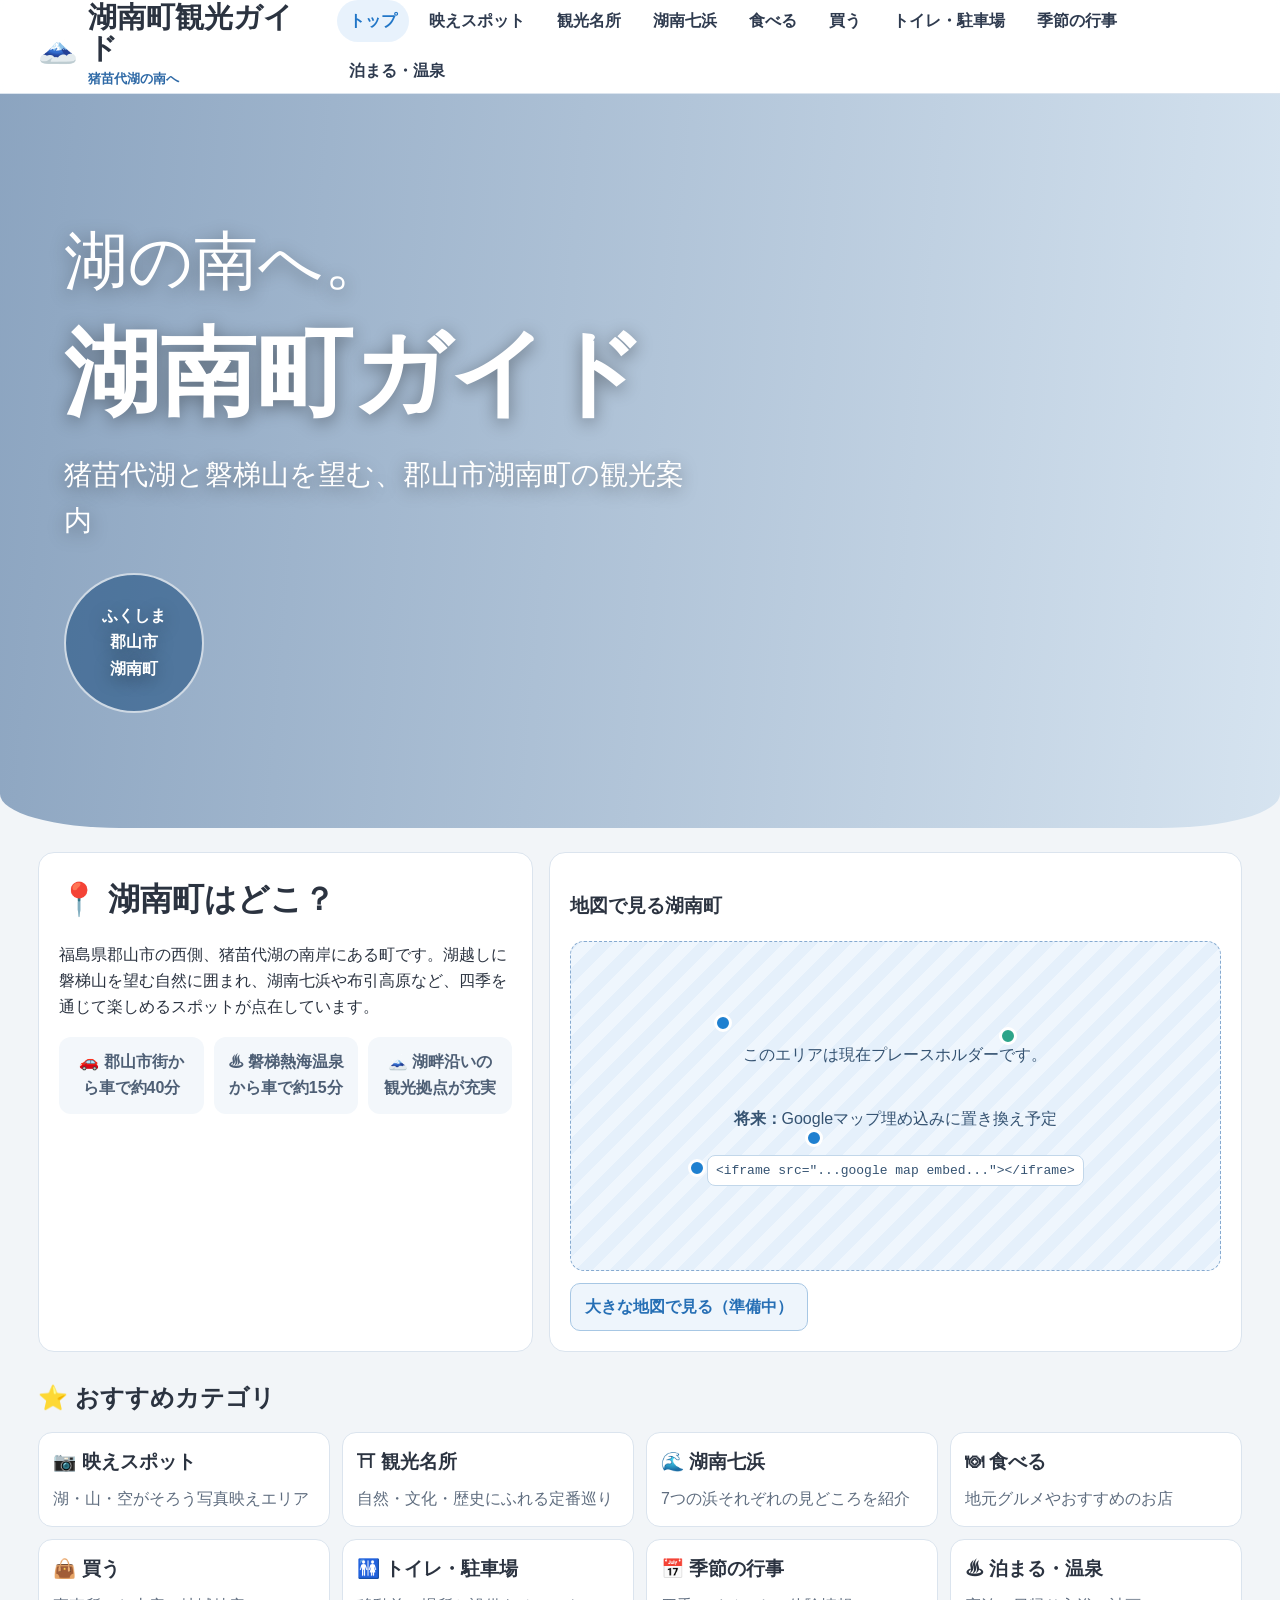
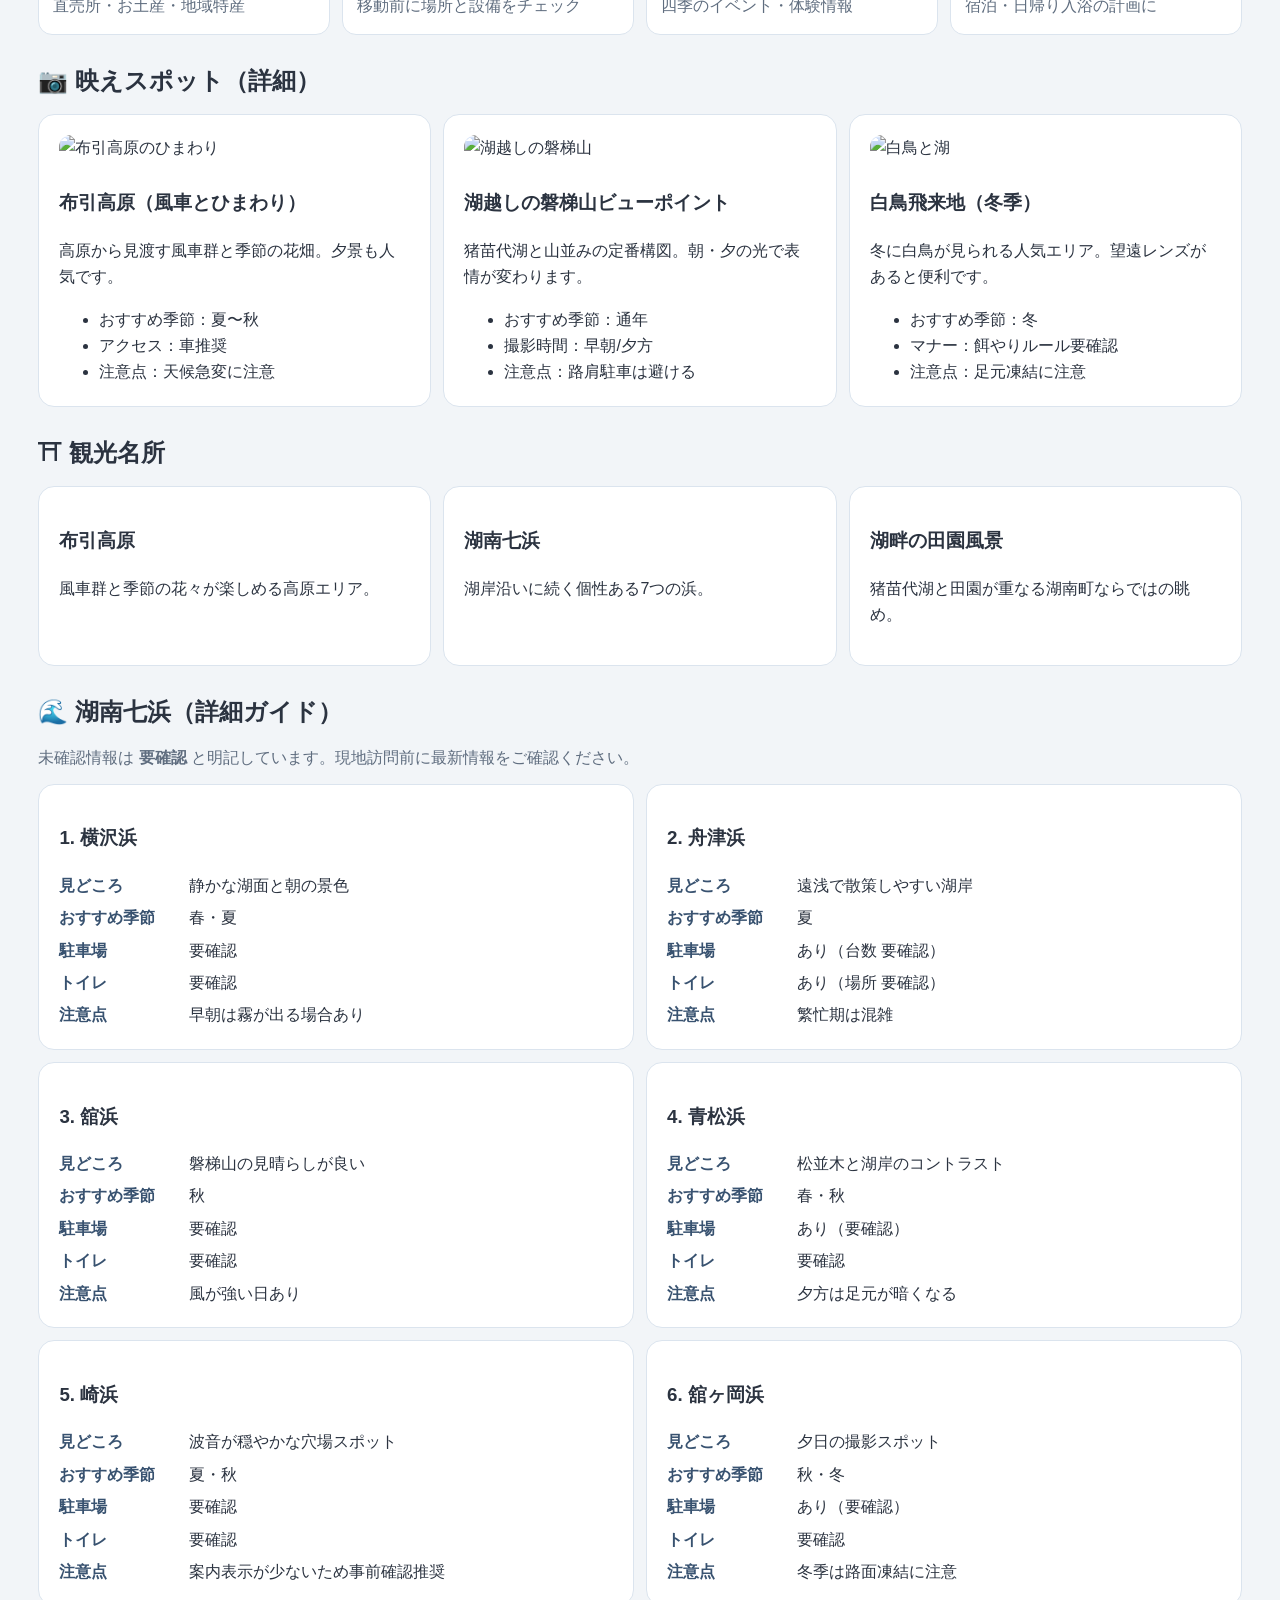
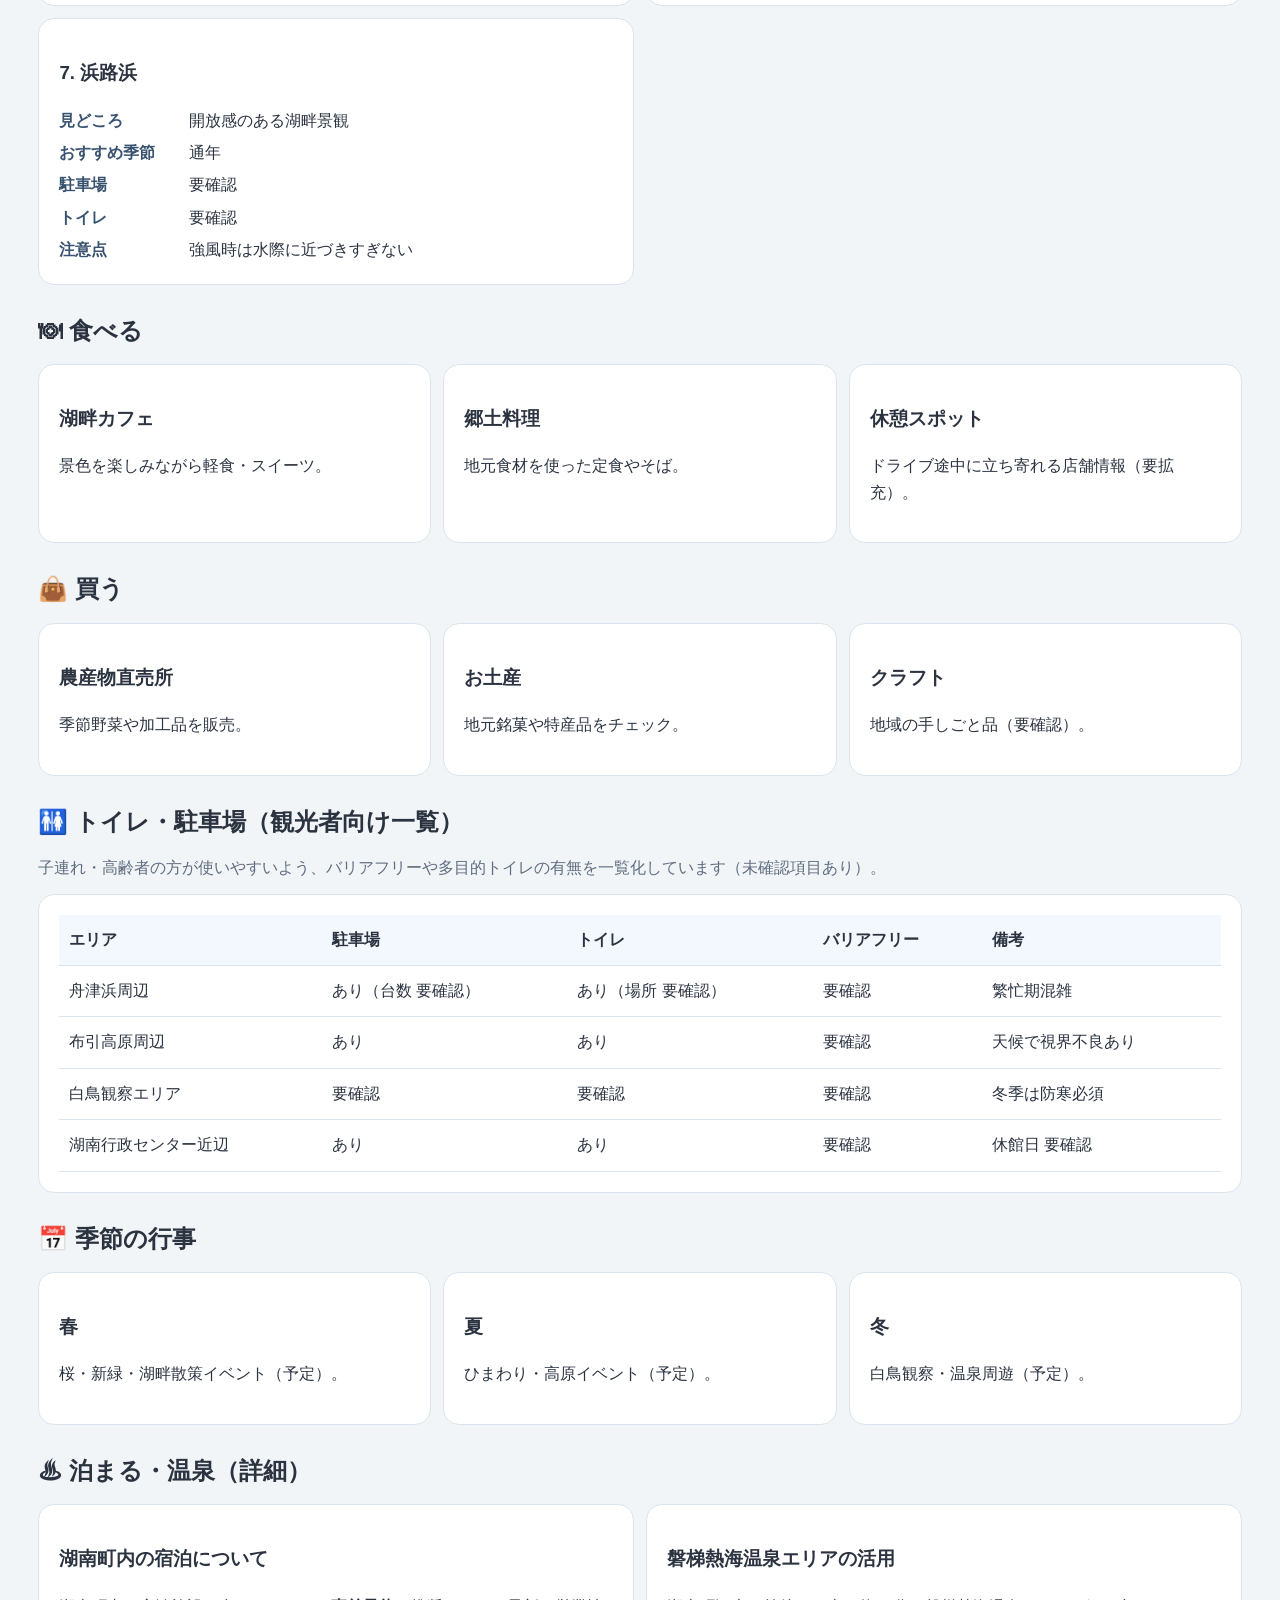
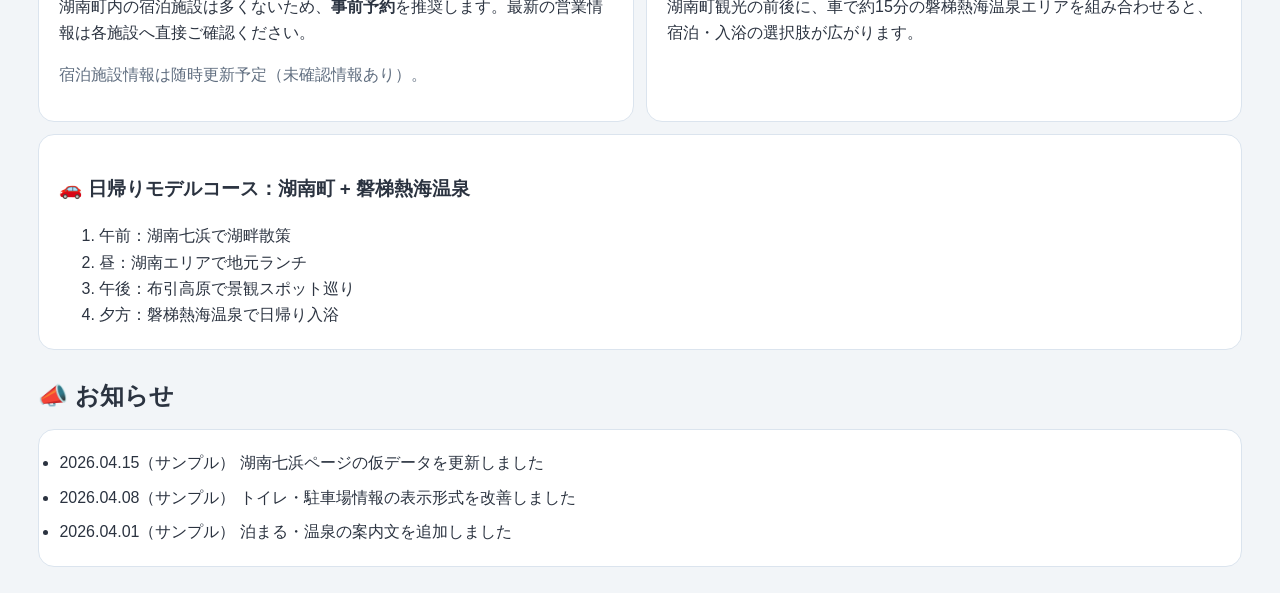
==== index.html @ 9a9df025 "Expand homepage into practical tourism guide sections" ====
<!doctype html>
<html lang="ja">
  <head>
    <meta charset="UTF-8" />
    <meta name="viewport" content="width=device-width, initial-scale=1" />
    <title>湖南町観光ガイド</title>
    <meta
      name="description"
      content="猪苗代湖と磐梯山を望む、郡山市湖南町の実用観光ガイド。湖南七浜、トイレ・駐車場、映えスポット、泊まる・温泉、モデルコースを掲載。"
    />
    <link rel="stylesheet" href="styles.css" />
  </head>
  <body>
    <header class="site-header">
      <div class="container header-inner">
        <a class="site-logo" href="#top">
          <span class="logo-mark">🗻</span>
          <span>
            <strong>湖南町観光ガイド</strong>
            <small>猪苗代湖の南へ</small>
          </span>
        </a>
        <nav class="top-nav" aria-label="主要ナビゲーション">
          <a class="active" href="#top">トップ</a>
          <a href="#photo-spots">映えスポット</a>
          <a href="#landmarks">観光名所</a>
          <a href="#konan-beaches">湖南七浜</a>
          <a href="#eat">食べる</a>
          <a href="#shopping">買う</a>
          <a href="#toilet-parking">トイレ・駐車場</a>
          <a href="#events">季節の行事</a>
          <a href="#stay-onsen">泊まる・温泉</a>
        </nav>
      </div>
    </header>

    <main id="top">
      <section class="hero">
        <div class="hero-overlay">
          <p class="hero-kicker">湖の南へ。</p>
          <h1>湖南町ガイド</h1>
          <p class="hero-copy">猪苗代湖と磐梯山を望む、郡山市湖南町の観光案内</p>
          <div class="hero-badge">ふくしま<br />郡山市<br />湖南町</div>
        </div>
      </section>

      <section class="section container info-grid" id="where">
        <article class="panel about">
          <h2>📍 湖南町はどこ？</h2>
          <p>
            福島県郡山市の西側、猪苗代湖の南岸にある町です。湖越しに磐梯山を望む自然に囲まれ、湖南七浜や布引高原など、四季を通じて楽しめるスポットが点在しています。
          </p>
          <div class="facts">
            <div class="fact">🚗 郡山市街から車で約40分</div>
            <div class="fact">♨ 磐梯熱海温泉から車で約15分</div>
            <div class="fact">🗻 湖畔沿いの観光拠点が充実</div>
          </div>
        </article>
        <article class="panel map">
          <h3>地図で見る湖南町</h3>
          <div class="map-placeholder" role="img" aria-label="仮の地図表示。将来Googleマップ埋め込み予定">
            <p>このエリアは現在プレースホルダーです。</p>
            <p><strong>将来：</strong>Googleマップ埋め込みに置き換え予定</p>
            <code>&lt;iframe src="...google map embed..."&gt;&lt;/iframe&gt;</code>
            <div class="pin p1"></div>
            <div class="pin p2"></div>
            <div class="pin p3"></div>
            <div class="pin p4"></div>
          </div>
          <a class="ghost-btn" href="#">大きな地図で見る（準備中）</a>
        </article>
      </section>

      <section id="categories" class="section container">
        <h2>⭐ おすすめカテゴリ</h2>
        <div class="category-grid">
          <article class="category-card"><h3>📷 映えスポット</h3><p>湖・山・空がそろう写真映えエリア</p></article>
          <article class="category-card"><h3>⛩ 観光名所</h3><p>自然・文化・歴史にふれる定番巡り</p></article>
          <article class="category-card"><h3>🌊 湖南七浜</h3><p>7つの浜それぞれの見どころを紹介</p></article>
          <article class="category-card"><h3>🍽 食べる</h3><p>地元グルメやおすすめのお店</p></article>
          <article class="category-card"><h3>👜 買う</h3><p>直売所・お土産・地域特産</p></article>
          <article class="category-card"><h3>🚻 トイレ・駐車場</h3><p>移動前に場所と設備をチェック</p></article>
          <article class="category-card"><h3>📅 季節の行事</h3><p>四季のイベント・体験情報</p></article>
          <article class="category-card"><h3>♨ 泊まる・温泉</h3><p>宿泊・日帰り入浴の計画に</p></article>
        </div>
      </section>

      <section class="section container" id="photo-spots">
        <h2>📷 映えスポット（詳細）</h2>
        <div class="spot-grid">
          <article class="panel spot-card">
            <img data-image-key="sunflower" alt="布引高原のひまわり" />
            <h3>布引高原（風車とひまわり）</h3>
            <p>高原から見渡す風車群と季節の花畑。夕景も人気です。</p>
            <ul>
              <li>おすすめ季節：夏〜秋</li>
              <li>アクセス：車推奨</li>
              <li>注意点：天候急変に注意</li>
            </ul>
          </article>
          <article class="panel spot-card">
            <img data-image-key="lakeMountain" alt="湖越しの磐梯山" />
            <h3>湖越しの磐梯山ビューポイント</h3>
            <p>猪苗代湖と山並みの定番構図。朝・夕の光で表情が変わります。</p>
            <ul>
              <li>おすすめ季節：通年</li>
              <li>撮影時間：早朝/夕方</li>
              <li>注意点：路肩駐車は避ける</li>
            </ul>
          </article>
          <article class="panel spot-card">
            <img data-image-key="swan" alt="白鳥と湖" />
            <h3>白鳥飛来地（冬季）</h3>
            <p>冬に白鳥が見られる人気エリア。望遠レンズがあると便利です。</p>
            <ul>
              <li>おすすめ季節：冬</li>
              <li>マナー：餌やりルール要確認</li>
              <li>注意点：足元凍結に注意</li>
            </ul>
          </article>
        </div>
      </section>

      <section class="section container" id="landmarks">
        <h2>⛩ 観光名所</h2>
        <div class="simple-grid">
          <article class="panel"><h3>布引高原</h3><p>風車群と季節の花々が楽しめる高原エリア。</p></article>
          <article class="panel"><h3>湖南七浜</h3><p>湖岸沿いに続く個性ある7つの浜。</p></article>
          <article class="panel"><h3>湖畔の田園風景</h3><p>猪苗代湖と田園が重なる湖南町ならではの眺め。</p></article>
        </div>
      </section>

      <section class="section container" id="konan-beaches">
        <h2>🌊 湖南七浜（詳細ガイド）</h2>
        <p class="section-note">未確認情報は <strong>要確認</strong> と明記しています。現地訪問前に最新情報をご確認ください。</p>
        <div class="beach-grid">
          <article class="panel beach-card"><h3>1. 横沢浜</h3><dl><dt>見どころ</dt><dd>静かな湖面と朝の景色</dd><dt>おすすめ季節</dt><dd>春・夏</dd><dt>駐車場</dt><dd>要確認</dd><dt>トイレ</dt><dd>要確認</dd><dt>注意点</dt><dd>早朝は霧が出る場合あり</dd></dl></article>
          <article class="panel beach-card"><h3>2. 舟津浜</h3><dl><dt>見どころ</dt><dd>遠浅で散策しやすい湖岸</dd><dt>おすすめ季節</dt><dd>夏</dd><dt>駐車場</dt><dd>あり（台数 要確認）</dd><dt>トイレ</dt><dd>あり（場所 要確認）</dd><dt>注意点</dt><dd>繁忙期は混雑</dd></dl></article>
          <article class="panel beach-card"><h3>3. 舘浜</h3><dl><dt>見どころ</dt><dd>磐梯山の見晴らしが良い</dd><dt>おすすめ季節</dt><dd>秋</dd><dt>駐車場</dt><dd>要確認</dd><dt>トイレ</dt><dd>要確認</dd><dt>注意点</dt><dd>風が強い日あり</dd></dl></article>
          <article class="panel beach-card"><h3>4. 青松浜</h3><dl><dt>見どころ</dt><dd>松並木と湖岸のコントラスト</dd><dt>おすすめ季節</dt><dd>春・秋</dd><dt>駐車場</dt><dd>あり（要確認）</dd><dt>トイレ</dt><dd>要確認</dd><dt>注意点</dt><dd>夕方は足元が暗くなる</dd></dl></article>
          <article class="panel beach-card"><h3>5. 崎浜</h3><dl><dt>見どころ</dt><dd>波音が穏やかな穴場スポット</dd><dt>おすすめ季節</dt><dd>夏・秋</dd><dt>駐車場</dt><dd>要確認</dd><dt>トイレ</dt><dd>要確認</dd><dt>注意点</dt><dd>案内表示が少ないため事前確認推奨</dd></dl></article>
          <article class="panel beach-card"><h3>6. 舘ヶ岡浜</h3><dl><dt>見どころ</dt><dd>夕日の撮影スポット</dd><dt>おすすめ季節</dt><dd>秋・冬</dd><dt>駐車場</dt><dd>あり（要確認）</dd><dt>トイレ</dt><dd>要確認</dd><dt>注意点</dt><dd>冬季は路面凍結に注意</dd></dl></article>
          <article class="panel beach-card"><h3>7. 浜路浜</h3><dl><dt>見どころ</dt><dd>開放感のある湖畔景観</dd><dt>おすすめ季節</dt><dd>通年</dd><dt>駐車場</dt><dd>要確認</dd><dt>トイレ</dt><dd>要確認</dd><dt>注意点</dt><dd>強風時は水際に近づきすぎない</dd></dl></article>
        </div>
      </section>

      <section class="section container" id="eat">
        <h2>🍽 食べる</h2>
        <div class="simple-grid">
          <article class="panel"><h3>湖畔カフェ</h3><p>景色を楽しみながら軽食・スイーツ。</p></article>
          <article class="panel"><h3>郷土料理</h3><p>地元食材を使った定食やそば。</p></article>
          <article class="panel"><h3>休憩スポット</h3><p>ドライブ途中に立ち寄れる店舗情報（要拡充）。</p></article>
        </div>
      </section>

      <section class="section container" id="shopping">
        <h2>👜 買う</h2>
        <div class="simple-grid">
          <article class="panel"><h3>農産物直売所</h3><p>季節野菜や加工品を販売。</p></article>
          <article class="panel"><h3>お土産</h3><p>地元銘菓や特産品をチェック。</p></article>
          <article class="panel"><h3>クラフト</h3><p>地域の手しごと品（要確認）。</p></article>
        </div>
      </section>

      <section class="section container" id="toilet-parking">
        <h2>🚻 トイレ・駐車場（観光者向け一覧）</h2>
        <p class="section-note">子連れ・高齢者の方が使いやすいよう、バリアフリーや多目的トイレの有無を一覧化しています（未確認項目あり）。</p>
        <div class="table-wrap panel">
          <table>
            <thead>
              <tr>
                <th>エリア</th>
                <th>駐車場</th>
                <th>トイレ</th>
                <th>バリアフリー</th>
                <th>備考</th>
              </tr>
            </thead>
            <tbody>
              <tr><td>舟津浜周辺</td><td>あり（台数 要確認）</td><td>あり（場所 要確認）</td><td>要確認</td><td>繁忙期混雑</td></tr>
              <tr><td>布引高原周辺</td><td>あり</td><td>あり</td><td>要確認</td><td>天候で視界不良あり</td></tr>
              <tr><td>白鳥観察エリア</td><td>要確認</td><td>要確認</td><td>要確認</td><td>冬季は防寒必須</td></tr>
              <tr><td>湖南行政センター近辺</td><td>あり</td><td>あり</td><td>要確認</td><td>休館日 要確認</td></tr>
            </tbody>
          </table>
        </div>
      </section>

      <section class="section container" id="events">
        <h2>📅 季節の行事</h2>
        <div class="simple-grid">
          <article class="panel"><h3>春</h3><p>桜・新緑・湖畔散策イベント（予定）。</p></article>
          <article class="panel"><h3>夏</h3><p>ひまわり・高原イベント（予定）。</p></article>
          <article class="panel"><h3>冬</h3><p>白鳥観察・温泉周遊（予定）。</p></article>
        </div>
      </section>

      <section class="section container" id="stay-onsen">
        <h2>♨ 泊まる・温泉（詳細）</h2>
        <div class="cards-2">
          <article class="panel">
            <h3>湖南町内の宿泊について</h3>
            <p>湖南町内の宿泊施設は多くないため、<strong>事前予約</strong>を推奨します。最新の営業情報は各施設へ直接ご確認ください。</p>
            <p class="section-note">宿泊施設情報は随時更新予定（未確認情報あり）。</p>
          </article>
          <article class="panel">
            <h3>磐梯熱海温泉エリアの活用</h3>
            <p>湖南町観光の前後に、車で約15分の磐梯熱海温泉エリアを組み合わせると、宿泊・入浴の選択肢が広がります。</p>
          </article>
        </div>

        <article class="panel model-course">
          <h3>🚗 日帰りモデルコース：湖南町 + 磐梯熱海温泉</h3>
          <ol>
            <li>午前：湖南七浜で湖畔散策</li>
            <li>昼：湖南エリアで地元ランチ</li>
            <li>午後：布引高原で景観スポット巡り</li>
            <li>夕方：磐梯熱海温泉で日帰り入浴</li>
          </ol>
        </article>
      </section>

      <section class="section container" id="news">
        <h2>📣 お知らせ</h2>
        <ul class="news-list panel">
          <li><time datetime="2026-04-15">2026.04.15（サンプル）</time> 湖南七浜ページの仮データを更新しました</li>
          <li><time datetime="2026-04-08">2026.04.08（サンプル）</time> トイレ・駐車場情報の表示形式を改善しました</li>
          <li><time datetime="2026-04-01">2026.04.01（サンプル）</time> 泊まる・温泉の案内文を追加しました</li>
        </ul>
      </section>
    </main>

    <script src="script.js"></script>
  </body>
</html>
---- styles.css ----
:root {
  --bg: #f2f5f8;
  --surface: #ffffff;
  --line: #dbe4ee;
  --text: #2b3340;
  --muted: #5f6d7f;
  --blue: #2176c7;
  --blue-soft: #e8f2fc;
  --radius: 16px;
}

* {
  box-sizing: border-box;
}

html {
  scroll-behavior: smooth;
  scroll-padding-top: 96px;
}

body {
  margin: 0;
  font-family: "Hiragino Kaku Gothic ProN", "Yu Gothic", "Noto Sans JP", sans-serif;
  color: var(--text);
  background: var(--bg);
  line-height: 1.65;
}

.container {
  width: min(1240px, 94vw);
  margin: 0 auto;
}

.site-header {
  position: sticky;
  top: 0;
  z-index: 20;
  background: #ffffffee;
  backdrop-filter: blur(6px);
  border-bottom: 1px solid var(--line);
}

.header-inner {
  min-height: 78px;
  display: flex;
  align-items: center;
  justify-content: space-between;
  gap: 18px;
}

.site-logo {
  color: inherit;
  text-decoration: none;
  display: flex;
  align-items: center;
  gap: 10px;
}

.site-logo strong {
  font-size: 1.8rem;
  display: block;
  line-height: 1.1;
}

.site-logo small {
  color: #2e69a6;
  font-weight: 700;
}

.logo-mark {
  font-size: 2rem;
}

.top-nav {
  display: flex;
  gap: 8px;
  flex-wrap: wrap;
}

.top-nav a {
  text-decoration: none;
  color: #2f3b4f;
  font-weight: 700;
  padding: 8px 12px;
  border-radius: 999px;
}

.top-nav a.active,
.top-nav a:hover {
  background: var(--blue-soft);
  color: var(--blue);
}

.hero {
  min-height: 68vh;
  margin-bottom: 24px;
  background:
    linear-gradient(95deg, rgba(15, 66, 124, 0.45), rgba(53, 128, 194, 0.15)),
    var(--hero-image, linear-gradient(90deg, #6db0e7, #89b6d7)) center/cover;
  position: relative;
  border-bottom-left-radius: 120px 34px;
  border-bottom-right-radius: 120px 34px;
  overflow: hidden;
}

.hero-overlay {
  color: #fff;
  padding: clamp(80px, 9vw, 130px) min(5vw, 70px);
  max-width: 760px;
  text-shadow: 0 4px 18px rgba(0, 0, 0, 0.4);
}

.hero-kicker {
  font-size: clamp(2rem, 5vw, 4rem);
  margin: 0 0 8px;
}

h1 {
  margin: 0;
  font-size: clamp(3.2rem, 8vw, 6rem);
  line-height: 1.05;
}

h2 {
  margin: 0 0 14px;
}

.hero-copy {
  font-size: clamp(1.1rem, 2.2vw, 2rem);
  max-width: 620px;
}

.hero-badge {
  margin-top: 18px;
  width: 140px;
  aspect-ratio: 1;
  border-radius: 50%;
  border: 2px solid #ffffffb9;
  display: grid;
  place-items: center;
  text-align: center;
  font-weight: 700;
  background: #20518099;
}

.section {
  margin-bottom: 26px;
}

.panel {
  background: var(--surface);
  border: 1px solid var(--line);
  border-radius: var(--radius);
  padding: 20px;
}

.section-note {
  margin: 0 0 12px;
  color: var(--muted);
}

.info-grid {
  display: grid;
  grid-template-columns: 1fr 1.4fr;
  gap: 16px;
}

.about h2 {
  margin-top: 0;
  font-size: 2rem;
}

.facts {
  display: grid;
  grid-template-columns: repeat(3, 1fr);
  gap: 10px;
  margin-top: 16px;
}

.fact {
  background: #f3f7fb;
  border-radius: 12px;
  padding: 12px;
  text-align: center;
  font-weight: 700;
  color: #4e5f75;
}

.map-placeholder {
  position: relative;
  min-height: 330px;
  border-radius: 14px;
  border: 1px dashed #86aad0;
  background: repeating-linear-gradient(
    -45deg,
    #eff6fd,
    #eff6fd 12px,
    #e5f0fb 12px,
    #e5f0fb 24px
  );
  display: flex;
  flex-direction: column;
  justify-content: center;
  align-items: center;
  text-align: center;
  gap: 6px;
  color: #355372;
  overflow: hidden;
}

.map-placeholder code {
  background: #fff;
  border: 1px solid #c2d7ea;
  border-radius: 8px;
  padding: 4px 8px;
}

.pin {
  width: 18px;
  height: 18px;
  border-radius: 50%;
  background: #1f80d0;
  border: 3px solid #fff;
  position: absolute;
}

.p1 { top: 22%; left: 22%; }
.p2 { top: 57%; left: 36%; }
.p3 { top: 66%; left: 18%; }
.p4 { top: 26%; left: 66%; background: #2da489; }

.ghost-btn,
.solid-btn {
  display: inline-block;
  margin-top: 12px;
  text-decoration: none;
  font-weight: 700;
  border-radius: 10px;
  padding: 10px 14px;
}

.ghost-btn {
  color: #266fb5;
  border: 1px solid #a7c7e4;
  background: #eef5fc;
}

.category-grid,
.simple-grid,
.spot-grid,
.beach-grid,
.cards-2 {
  display: grid;
  gap: 12px;
}

.category-grid {
  grid-template-columns: repeat(4, 1fr);
}

.simple-grid {
  grid-template-columns: repeat(3, 1fr);
}

.spot-grid {
  grid-template-columns: repeat(3, 1fr);
}

.beach-grid {
  grid-template-columns: repeat(2, 1fr);
}

.cards-2 {
  grid-template-columns: repeat(2, 1fr);
}

.category-card {
  background: var(--surface);
  border: 1px solid var(--line);
  border-radius: 14px;
  padding: 14px;
}

.category-card h3 {
  margin: 0 0 8px;
}

.category-card p {
  margin: 0;
  color: var(--muted);
}

.spot-card img {
  width: 100%;
  aspect-ratio: 16 / 10;
  object-fit: cover;
  border-radius: 12px;
  margin-bottom: 8px;
}

.spot-card ul,
.model-course ol,
.news-list {
  margin: 8px 0 0;
}

.beach-card dl {
  display: grid;
  grid-template-columns: 120px 1fr;
  gap: 6px 10px;
  margin: 0;
}

.beach-card dt {
  font-weight: 700;
  color: #385270;
}

.beach-card dd {
  margin: 0;
}

.table-wrap {
  overflow-x: auto;
}

.table-wrap table {
  width: 100%;
  border-collapse: collapse;
  min-width: 700px;
}

.table-wrap th,
.table-wrap td {
  border-bottom: 1px solid var(--line);
  padding: 12px 10px;
  text-align: left;
}

.table-wrap th {
  background: #f3f8ff;
}

.model-course {
  margin-top: 12px;
}

.news-list li + li {
  margin-top: 8px;
}

@media (max-width: 1080px) {
  .info-grid,
  .cards-2,
  .category-grid,
  .simple-grid,
  .spot-grid,
  .beach-grid {
    grid-template-columns: repeat(2, 1fr);
  }

  .facts {
    grid-template-columns: 1fr;
  }
}

@media (max-width: 680px) {
  .header-inner {
    align-items: flex-start;
    flex-direction: column;
    padding: 10px 0;
  }

  .site-logo strong {
    font-size: 1.35rem;
  }

  .info-grid,
  .cards-2,
  .category-grid,
  .simple-grid,
  .spot-grid,
  .beach-grid {
    grid-template-columns: 1fr;
  }

  .beach-card dl {
    grid-template-columns: 1fr;
  }

  h1 {
    font-size: 3rem;
  }
}
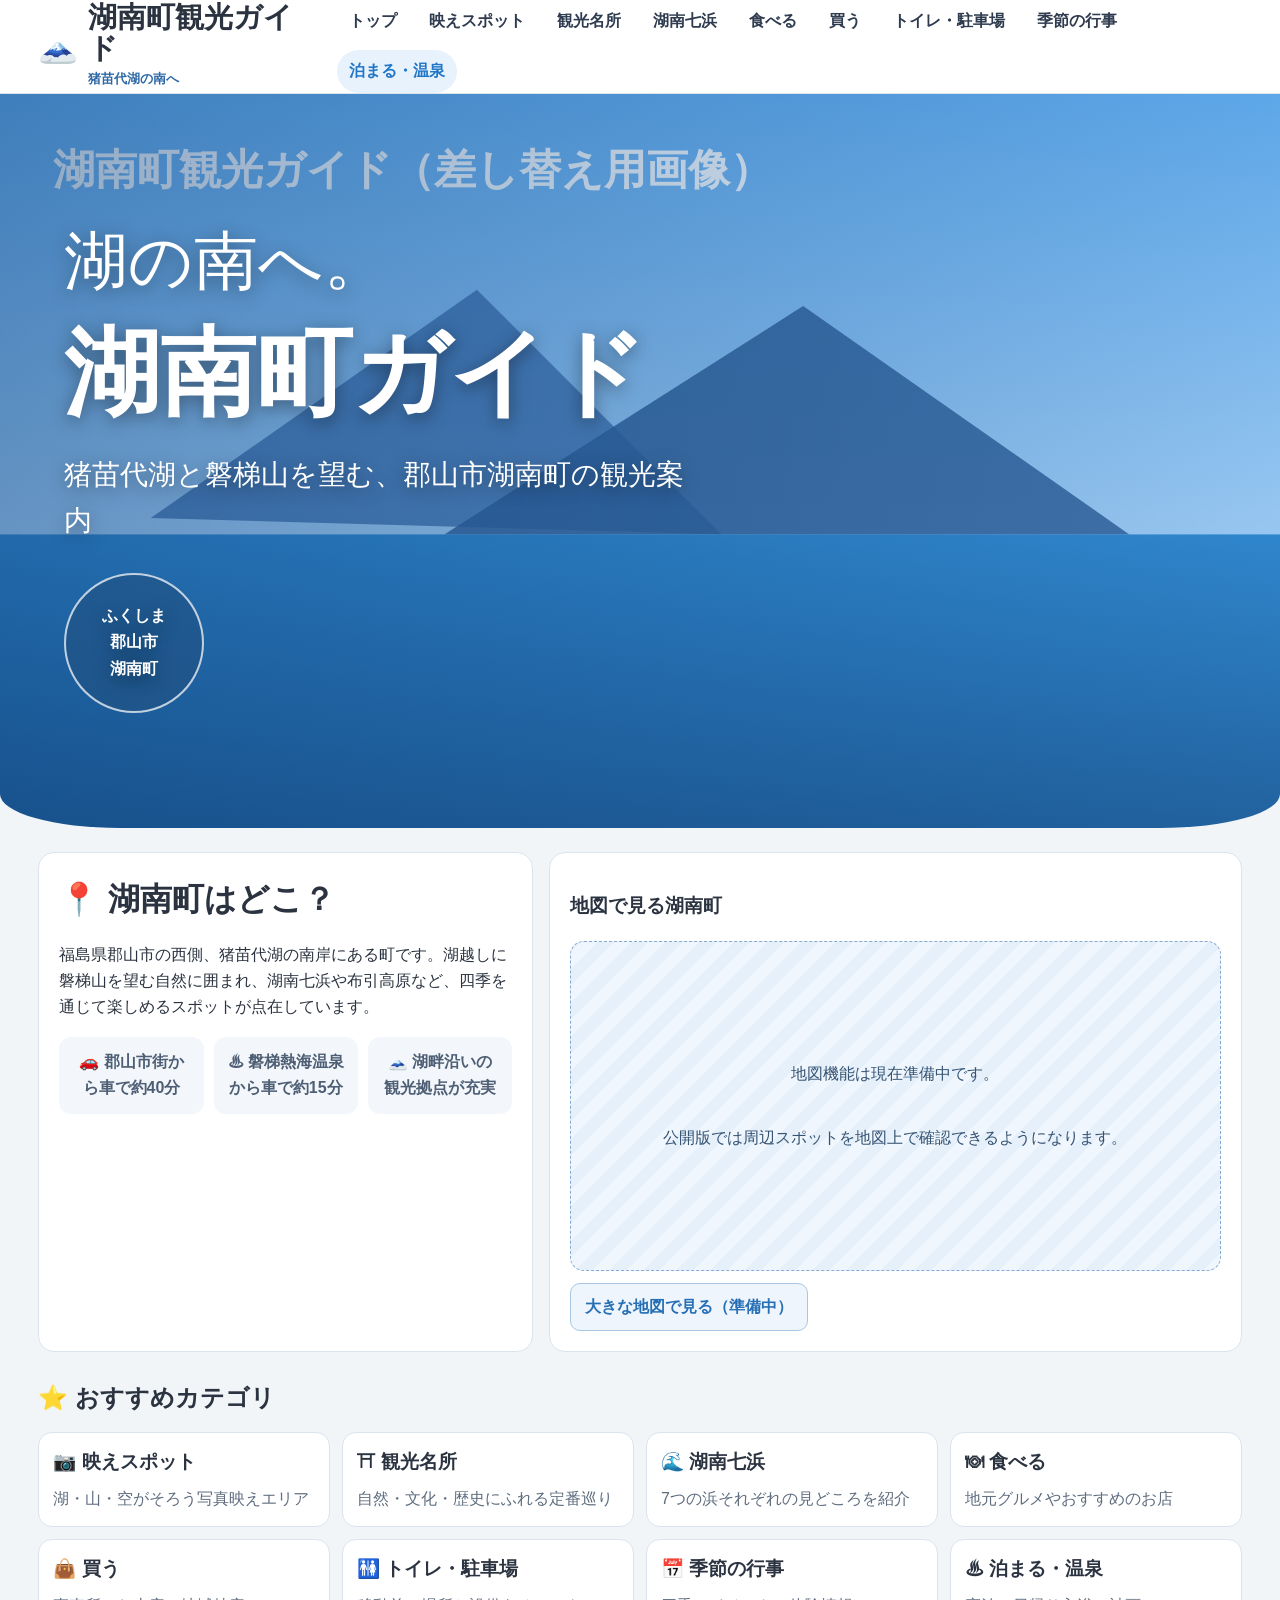
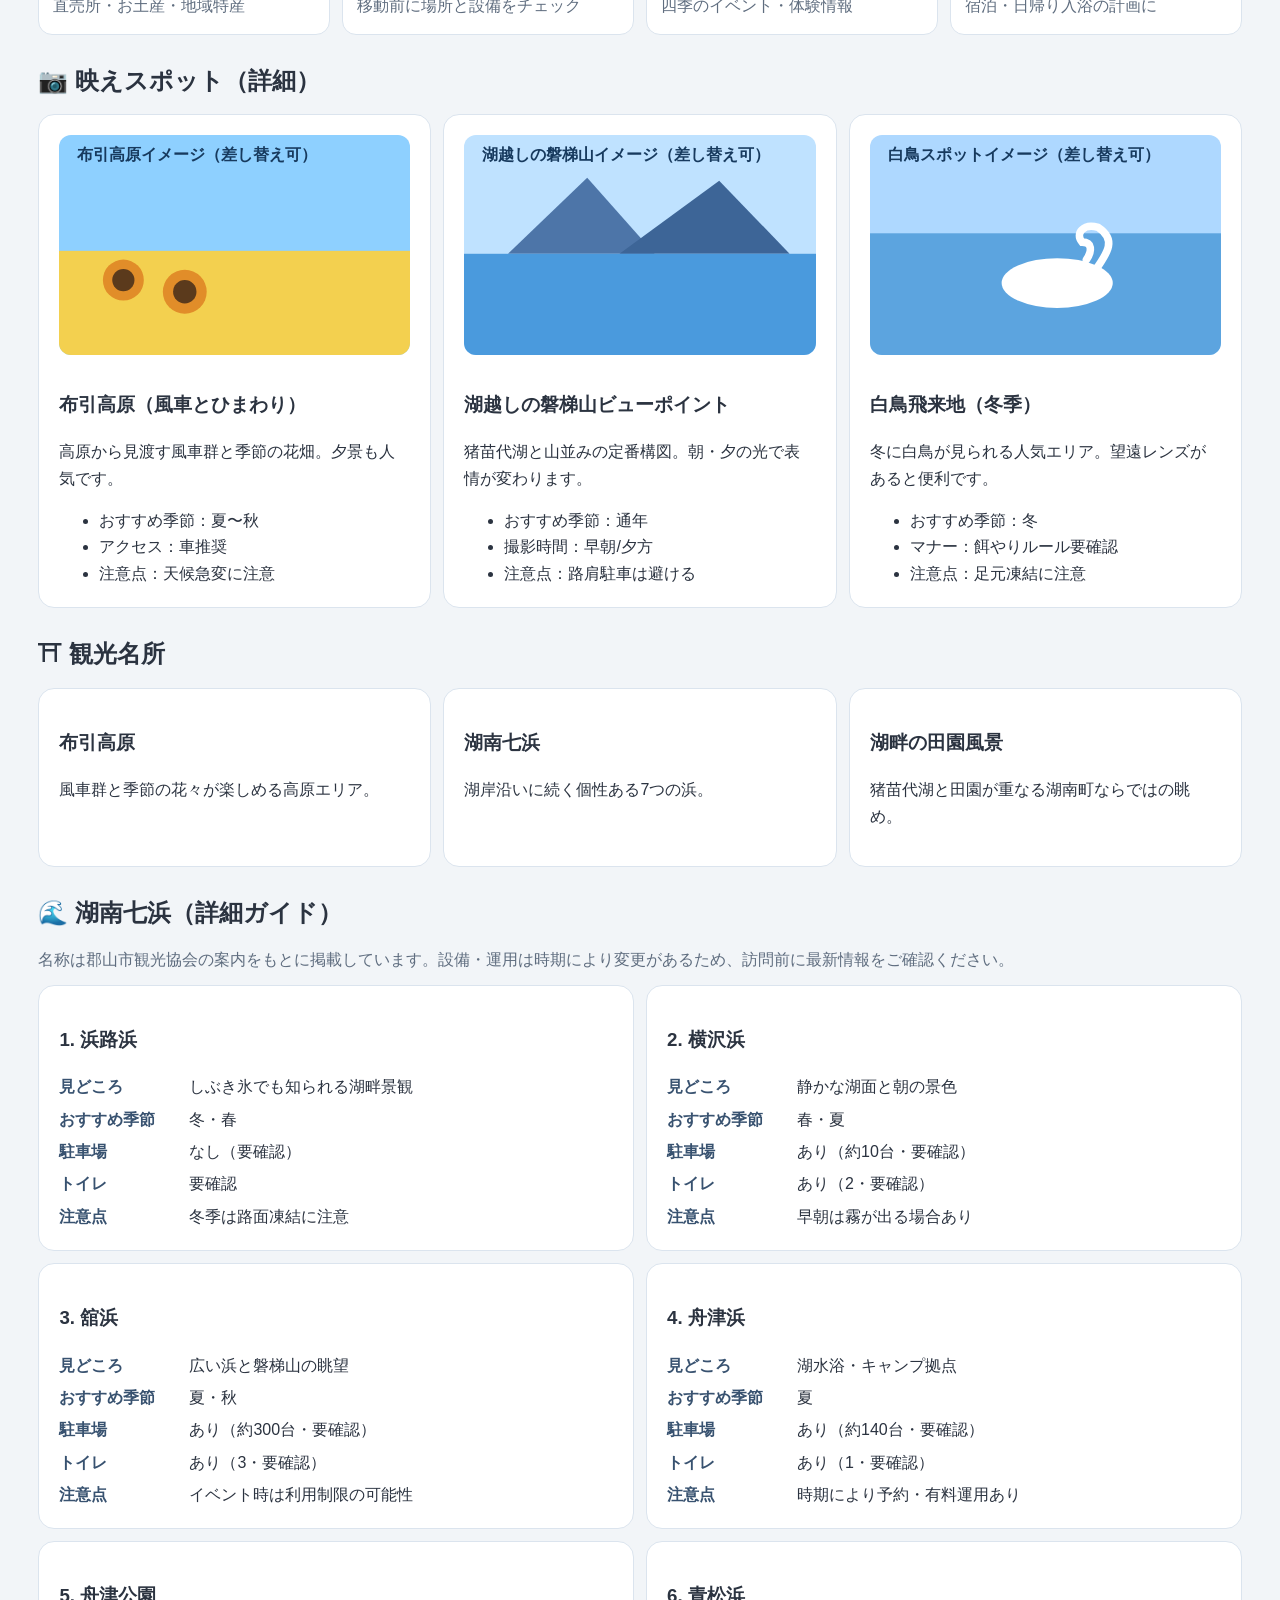
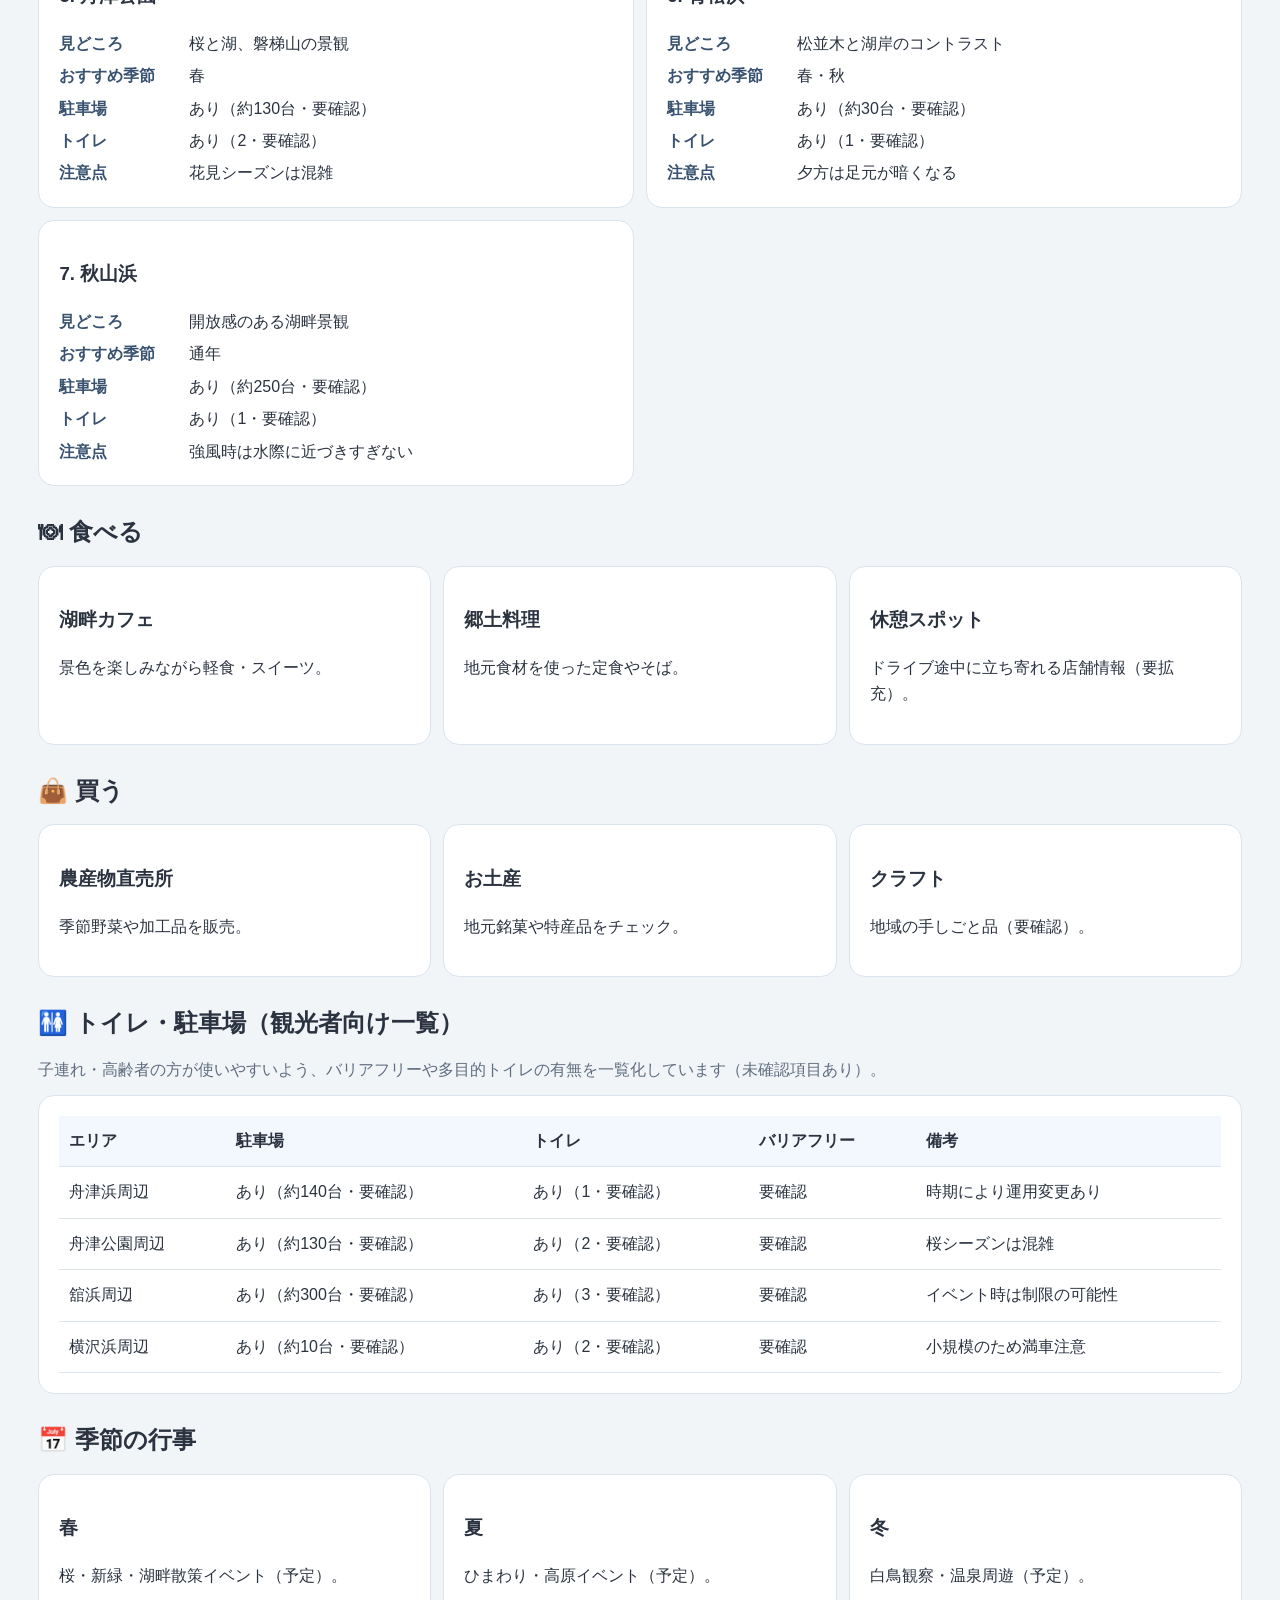
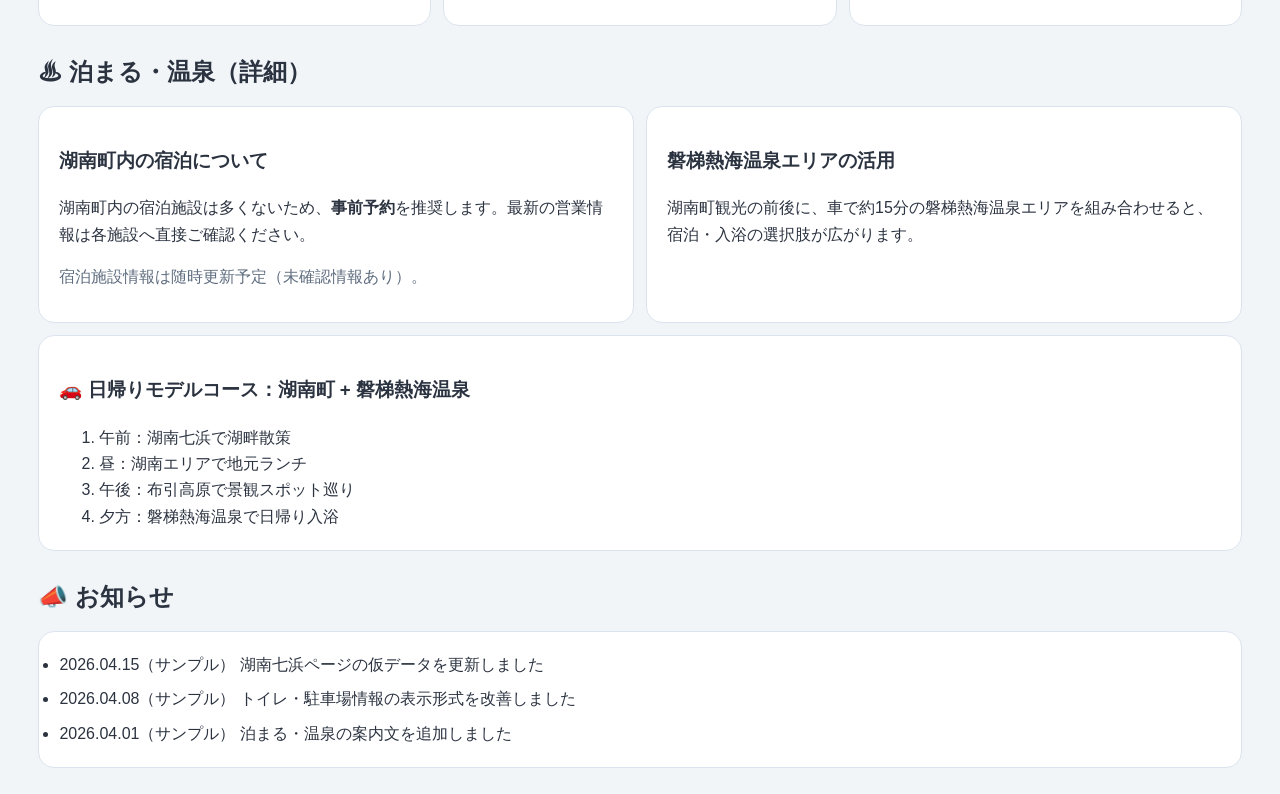
==== commit c5f5f6f4: "Polish site for release with verified beach names and scrollspy nav" ====
--- a/index.html
+++ b/index.html
@@ -21,7 +21,7 @@
           </span>
         </a>
         <nav class="top-nav" aria-label="主要ナビゲーション">
-          <a class="active" href="#top">トップ</a>
+          <a href="#top">トップ</a>
           <a href="#photo-spots">映えスポット</a>
           <a href="#landmarks">観光名所</a>
           <a href="#konan-beaches">湖南七浜</a>
@@ -58,14 +58,9 @@
         </article>
         <article class="panel map">
           <h3>地図で見る湖南町</h3>
-          <div class="map-placeholder" role="img" aria-label="仮の地図表示。将来Googleマップ埋め込み予定">
-            <p>このエリアは現在プレースホルダーです。</p>
-            <p><strong>将来：</strong>Googleマップ埋め込みに置き換え予定</p>
-            <code>&lt;iframe src="...google map embed..."&gt;&lt;/iframe&gt;</code>
-            <div class="pin p1"></div>
-            <div class="pin p2"></div>
-            <div class="pin p3"></div>
-            <div class="pin p4"></div>
+          <div class="map-placeholder" role="img" aria-label="地図は準備中。将来は地図埋め込みで案内予定">
+            <p>地図機能は現在準備中です。</p>
+            <p>公開版では周辺スポットを地図上で確認できるようになります。</p>
           </div>
           <a class="ghost-btn" href="#">大きな地図で見る（準備中）</a>
         </article>
@@ -132,15 +127,15 @@
 
       <section class="section container" id="konan-beaches">
         <h2>🌊 湖南七浜（詳細ガイド）</h2>
-        <p class="section-note">未確認情報は <strong>要確認</strong> と明記しています。現地訪問前に最新情報をご確認ください。</p>
+        <p class="section-note">名称は郡山市観光協会の案内をもとに掲載しています。設備・運用は時期により変更があるため、訪問前に最新情報をご確認ください。</p>
         <div class="beach-grid">
-          <article class="panel beach-card"><h3>1. 横沢浜</h3><dl><dt>見どころ</dt><dd>静かな湖面と朝の景色</dd><dt>おすすめ季節</dt><dd>春・夏</dd><dt>駐車場</dt><dd>要確認</dd><dt>トイレ</dt><dd>要確認</dd><dt>注意点</dt><dd>早朝は霧が出る場合あり</dd></dl></article>
-          <article class="panel beach-card"><h3>2. 舟津浜</h3><dl><dt>見どころ</dt><dd>遠浅で散策しやすい湖岸</dd><dt>おすすめ季節</dt><dd>夏</dd><dt>駐車場</dt><dd>あり（台数 要確認）</dd><dt>トイレ</dt><dd>あり（場所 要確認）</dd><dt>注意点</dt><dd>繁忙期は混雑</dd></dl></article>
-          <article class="panel beach-card"><h3>3. 舘浜</h3><dl><dt>見どころ</dt><dd>磐梯山の見晴らしが良い</dd><dt>おすすめ季節</dt><dd>秋</dd><dt>駐車場</dt><dd>要確認</dd><dt>トイレ</dt><dd>要確認</dd><dt>注意点</dt><dd>風が強い日あり</dd></dl></article>
-          <article class="panel beach-card"><h3>4. 青松浜</h3><dl><dt>見どころ</dt><dd>松並木と湖岸のコントラスト</dd><dt>おすすめ季節</dt><dd>春・秋</dd><dt>駐車場</dt><dd>あり（要確認）</dd><dt>トイレ</dt><dd>要確認</dd><dt>注意点</dt><dd>夕方は足元が暗くなる</dd></dl></article>
-          <article class="panel beach-card"><h3>5. 崎浜</h3><dl><dt>見どころ</dt><dd>波音が穏やかな穴場スポット</dd><dt>おすすめ季節</dt><dd>夏・秋</dd><dt>駐車場</dt><dd>要確認</dd><dt>トイレ</dt><dd>要確認</dd><dt>注意点</dt><dd>案内表示が少ないため事前確認推奨</dd></dl></article>
-          <article class="panel beach-card"><h3>6. 舘ヶ岡浜</h3><dl><dt>見どころ</dt><dd>夕日の撮影スポット</dd><dt>おすすめ季節</dt><dd>秋・冬</dd><dt>駐車場</dt><dd>あり（要確認）</dd><dt>トイレ</dt><dd>要確認</dd><dt>注意点</dt><dd>冬季は路面凍結に注意</dd></dl></article>
-          <article class="panel beach-card"><h3>7. 浜路浜</h3><dl><dt>見どころ</dt><dd>開放感のある湖畔景観</dd><dt>おすすめ季節</dt><dd>通年</dd><dt>駐車場</dt><dd>要確認</dd><dt>トイレ</dt><dd>要確認</dd><dt>注意点</dt><dd>強風時は水際に近づきすぎない</dd></dl></article>
+          <article class="panel beach-card"><h3>1. 浜路浜</h3><dl><dt>見どころ</dt><dd>しぶき氷でも知られる湖畔景観</dd><dt>おすすめ季節</dt><dd>冬・春</dd><dt>駐車場</dt><dd>なし（要確認）</dd><dt>トイレ</dt><dd>要確認</dd><dt>注意点</dt><dd>冬季は路面凍結に注意</dd></dl></article>
+          <article class="panel beach-card"><h3>2. 横沢浜</h3><dl><dt>見どころ</dt><dd>静かな湖面と朝の景色</dd><dt>おすすめ季節</dt><dd>春・夏</dd><dt>駐車場</dt><dd>あり（約10台・要確認）</dd><dt>トイレ</dt><dd>あり（2・要確認）</dd><dt>注意点</dt><dd>早朝は霧が出る場合あり</dd></dl></article>
+          <article class="panel beach-card"><h3>3. 舘浜</h3><dl><dt>見どころ</dt><dd>広い浜と磐梯山の眺望</dd><dt>おすすめ季節</dt><dd>夏・秋</dd><dt>駐車場</dt><dd>あり（約300台・要確認）</dd><dt>トイレ</dt><dd>あり（3・要確認）</dd><dt>注意点</dt><dd>イベント時は利用制限の可能性</dd></dl></article>
+          <article class="panel beach-card"><h3>4. 舟津浜</h3><dl><dt>見どころ</dt><dd>湖水浴・キャンプ拠点</dd><dt>おすすめ季節</dt><dd>夏</dd><dt>駐車場</dt><dd>あり（約140台・要確認）</dd><dt>トイレ</dt><dd>あり（1・要確認）</dd><dt>注意点</dt><dd>時期により予約・有料運用あり</dd></dl></article>
+          <article class="panel beach-card"><h3>5. 舟津公園</h3><dl><dt>見どころ</dt><dd>桜と湖、磐梯山の景観</dd><dt>おすすめ季節</dt><dd>春</dd><dt>駐車場</dt><dd>あり（約130台・要確認）</dd><dt>トイレ</dt><dd>あり（2・要確認）</dd><dt>注意点</dt><dd>花見シーズンは混雑</dd></dl></article>
+          <article class="panel beach-card"><h3>6. 青松浜</h3><dl><dt>見どころ</dt><dd>松並木と湖岸のコントラスト</dd><dt>おすすめ季節</dt><dd>春・秋</dd><dt>駐車場</dt><dd>あり（約30台・要確認）</dd><dt>トイレ</dt><dd>あり（1・要確認）</dd><dt>注意点</dt><dd>夕方は足元が暗くなる</dd></dl></article>
+          <article class="panel beach-card"><h3>7. 秋山浜</h3><dl><dt>見どころ</dt><dd>開放感のある湖畔景観</dd><dt>おすすめ季節</dt><dd>通年</dd><dt>駐車場</dt><dd>あり（約250台・要確認）</dd><dt>トイレ</dt><dd>あり（1・要確認）</dd><dt>注意点</dt><dd>強風時は水際に近づきすぎない</dd></dl></article>
         </div>
       </section>
 
@@ -177,10 +172,10 @@
               </tr>
             </thead>
             <tbody>
-              <tr><td>舟津浜周辺</td><td>あり（台数 要確認）</td><td>あり（場所 要確認）</td><td>要確認</td><td>繁忙期混雑</td></tr>
-              <tr><td>布引高原周辺</td><td>あり</td><td>あり</td><td>要確認</td><td>天候で視界不良あり</td></tr>
-              <tr><td>白鳥観察エリア</td><td>要確認</td><td>要確認</td><td>要確認</td><td>冬季は防寒必須</td></tr>
-              <tr><td>湖南行政センター近辺</td><td>あり</td><td>あり</td><td>要確認</td><td>休館日 要確認</td></tr>
+              <tr><td>舟津浜周辺</td><td>あり（約140台・要確認）</td><td>あり（1・要確認）</td><td>要確認</td><td>時期により運用変更あり</td></tr>
+              <tr><td>舟津公園周辺</td><td>あり（約130台・要確認）</td><td>あり（2・要確認）</td><td>要確認</td><td>桜シーズンは混雑</td></tr>
+              <tr><td>舘浜周辺</td><td>あり（約300台・要確認）</td><td>あり（3・要確認）</td><td>要確認</td><td>イベント時は制限の可能性</td></tr>
+              <tr><td>横沢浜周辺</td><td>あり（約10台・要確認）</td><td>あり（2・要確認）</td><td>要確認</td><td>小規模のため満車注意</td></tr>
             </tbody>
           </table>
         </div>
--- a/styles.css
+++ b/styles.css
@@ -85,7 +85,7 @@
   border-radius: 999px;
 }
 
-.top-nav a.active,
+.top-nav a.is-active,
 .top-nav a:hover {
   background: var(--blue-soft);
   color: var(--blue);
@@ -208,26 +208,7 @@
   overflow: hidden;
 }
 
-.map-placeholder code {
-  background: #fff;
-  border: 1px solid #c2d7ea;
-  border-radius: 8px;
-  padding: 4px 8px;
-}
-
-.pin {
-  width: 18px;
-  height: 18px;
-  border-radius: 50%;
-  background: #1f80d0;
-  border: 3px solid #fff;
-  position: absolute;
-}
-
-.p1 { top: 22%; left: 22%; }
-.p2 { top: 57%; left: 36%; }
-.p3 { top: 66%; left: 18%; }
-.p4 { top: 26%; left: 66%; background: #2da489; }
+
 
 .ghost-btn,
 .solid-btn {
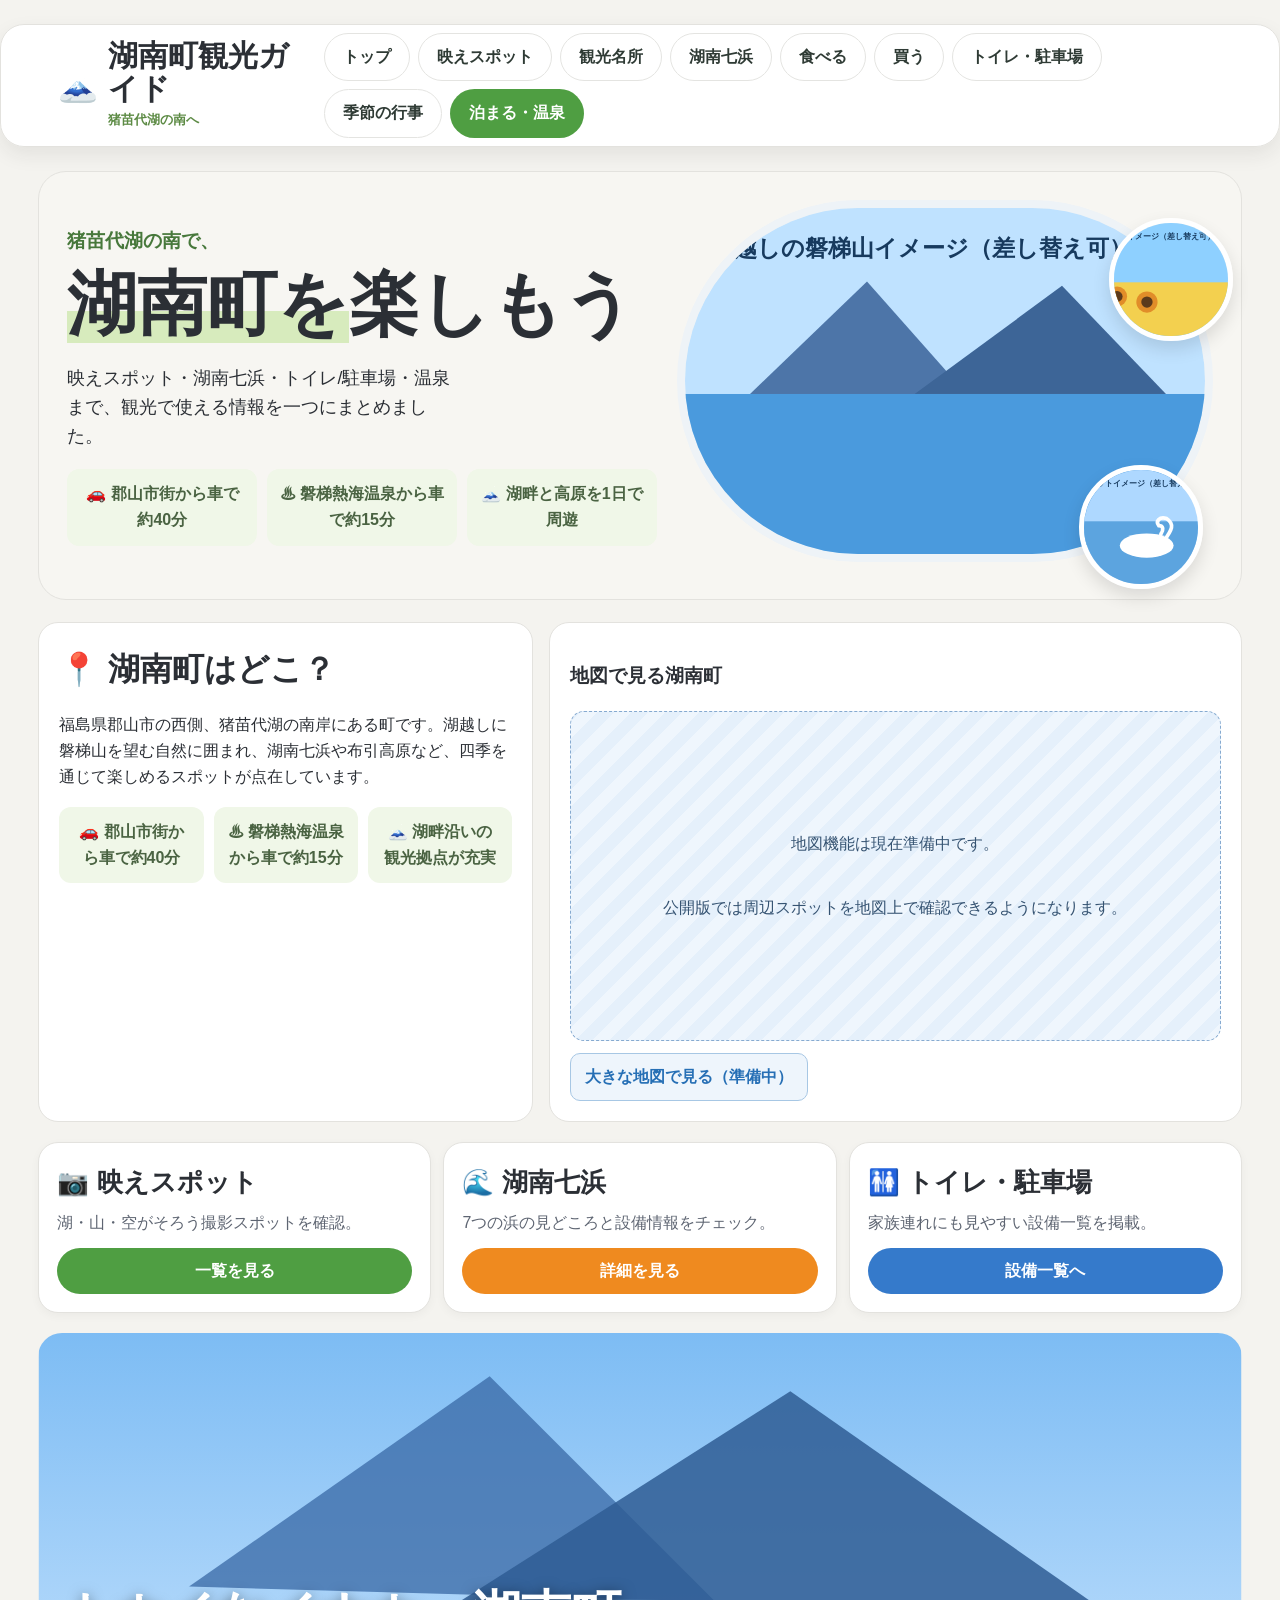
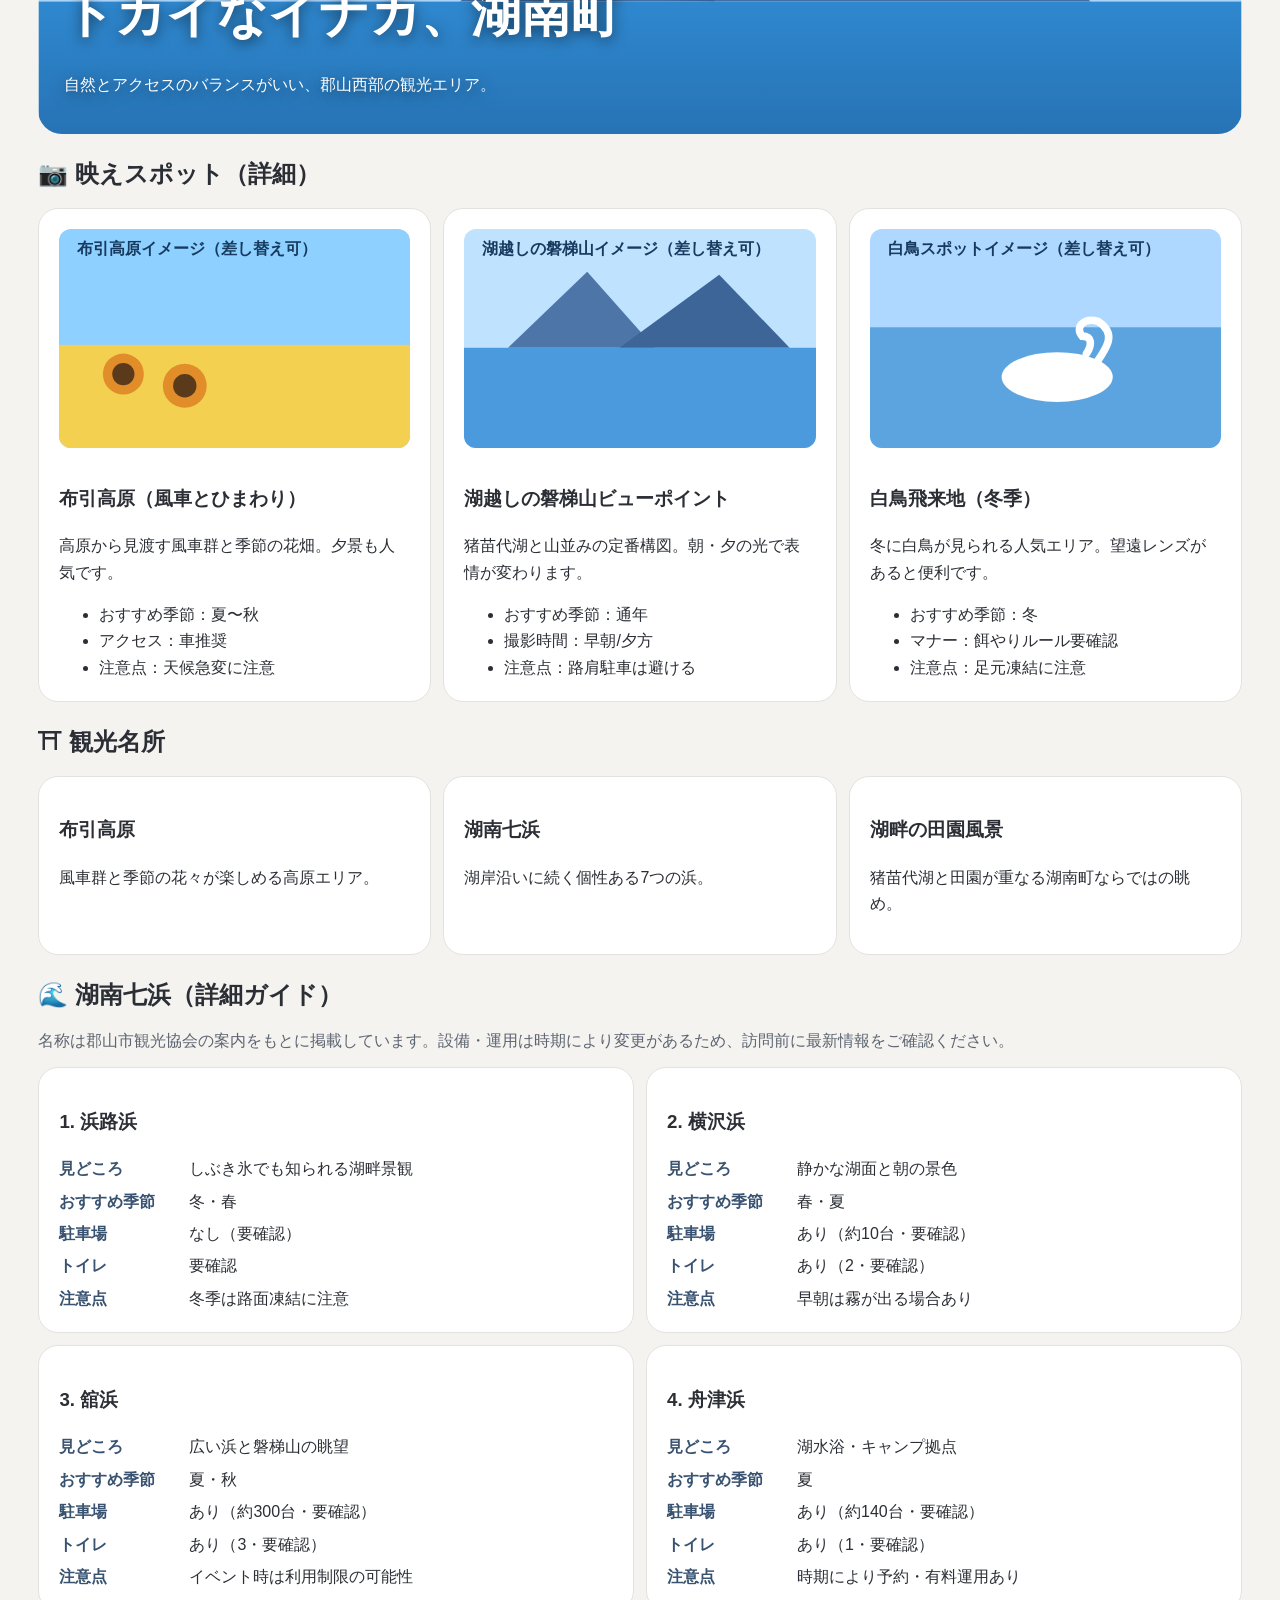
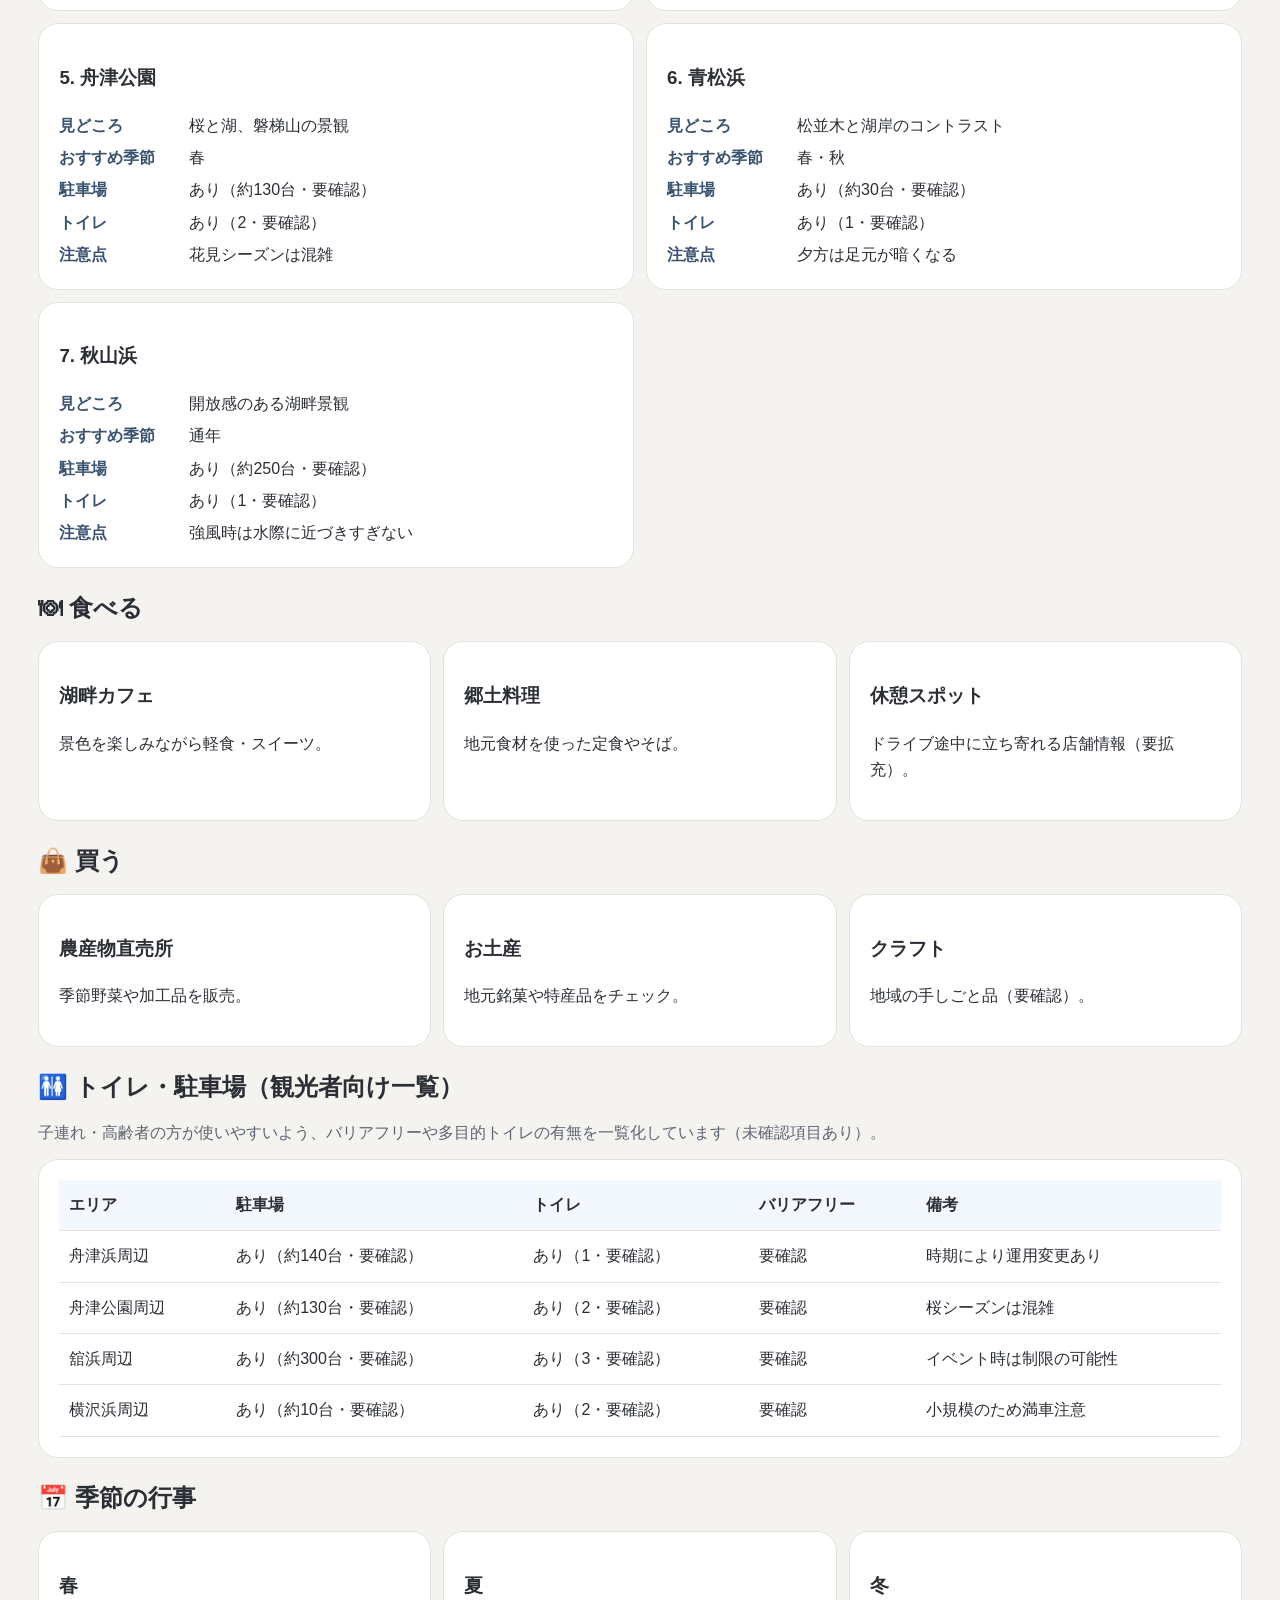
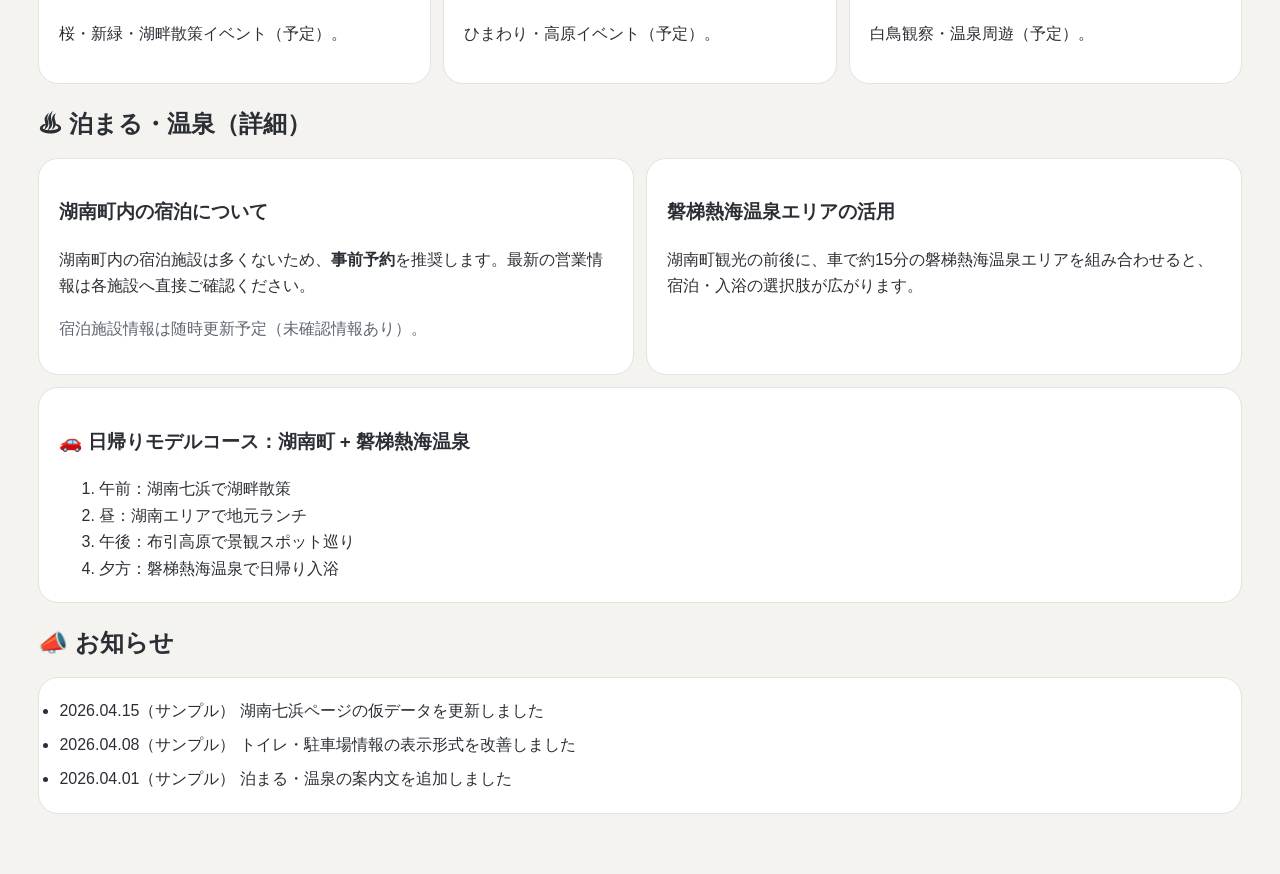
==== commit c48be7cb: "Align tourism site styling to provided reference layout" ====
--- a/index.html
+++ b/index.html
@@ -21,7 +21,7 @@
           </span>
         </a>
         <nav class="top-nav" aria-label="主要ナビゲーション">
-          <a href="#top">トップ</a>
+          <a class="is-active" href="#top">トップ</a>
           <a href="#photo-spots">映えスポット</a>
           <a href="#landmarks">観光名所</a>
           <a href="#konan-beaches">湖南七浜</a>
@@ -34,13 +34,22 @@
       </div>
     </header>
 
-    <main id="top">
-      <section class="hero">
-        <div class="hero-overlay">
-          <p class="hero-kicker">湖の南へ。</p>
-          <h1>湖南町ガイド</h1>
-          <p class="hero-copy">猪苗代湖と磐梯山を望む、郡山市湖南町の観光案内</p>
-          <div class="hero-badge">ふくしま<br />郡山市<br />湖南町</div>
+    <main id="top" class="page-main">
+      <section class="hero container">
+        <div class="hero-copy-block">
+          <p class="hero-kicker">猪苗代湖の南で、</p>
+          <h1><span>湖南町を</span>楽しもう</h1>
+          <p class="hero-copy">映えスポット・湖南七浜・トイレ/駐車場・温泉まで、観光で使える情報を一つにまとめました。</p>
+          <div class="facts">
+            <div class="fact">🚗 郡山市街から車で約40分</div>
+            <div class="fact">♨ 磐梯熱海温泉から車で約15分</div>
+            <div class="fact">🗻 湖畔と高原を1日で周遊</div>
+          </div>
+        </div>
+        <div class="hero-visual" data-image-key="lakeMountain">
+          <img class="hero-main-image" data-image-key="lakeMountain" alt="湖南町の湖畔と山並み" />
+          <img class="hero-sub-image top" data-image-key="sunflower" alt="季節の花風景" />
+          <img class="hero-sub-image bottom" data-image-key="swan" alt="湖南町の湖畔風景" />
         </div>
       </section>
 
@@ -66,17 +75,29 @@
         </article>
       </section>
 
-      <section id="categories" class="section container">
-        <h2>⭐ おすすめカテゴリ</h2>
-        <div class="category-grid">
-          <article class="category-card"><h3>📷 映えスポット</h3><p>湖・山・空がそろう写真映えエリア</p></article>
-          <article class="category-card"><h3>⛩ 観光名所</h3><p>自然・文化・歴史にふれる定番巡り</p></article>
-          <article class="category-card"><h3>🌊 湖南七浜</h3><p>7つの浜それぞれの見どころを紹介</p></article>
-          <article class="category-card"><h3>🍽 食べる</h3><p>地元グルメやおすすめのお店</p></article>
-          <article class="category-card"><h3>👜 買う</h3><p>直売所・お土産・地域特産</p></article>
-          <article class="category-card"><h3>🚻 トイレ・駐車場</h3><p>移動前に場所と設備をチェック</p></article>
-          <article class="category-card"><h3>📅 季節の行事</h3><p>四季のイベント・体験情報</p></article>
-          <article class="category-card"><h3>♨ 泊まる・温泉</h3><p>宿泊・日帰り入浴の計画に</p></article>
+      <section id="categories" class="section container quick-links">
+        <article class="quick-card quick-card-green">
+          <h3>📷 映えスポット</h3>
+          <p>湖・山・空がそろう撮影スポットを確認。</p>
+          <a class="solid-btn green" href="#photo-spots">一覧を見る</a>
+        </article>
+        <article class="quick-card quick-card-orange">
+          <h3>🌊 湖南七浜</h3>
+          <p>7つの浜の見どころと設備情報をチェック。</p>
+          <a class="solid-btn orange" href="#konan-beaches">詳細を見る</a>
+        </article>
+        <article class="quick-card quick-card-blue">
+          <h3>🚻 トイレ・駐車場</h3>
+          <p>家族連れにも見やすい設備一覧を掲載。</p>
+          <a class="solid-btn blue" href="#toilet-parking">設備一覧へ</a>
+        </article>
+      </section>
+
+      <section class="section container landscape-banner">
+        <img data-image-key="hero" alt="湖南町の広い景観イメージ" />
+        <div class="banner-text">
+          <h2>トカイなイナカ、湖南町</h2>
+          <p>自然とアクセスのバランスがいい、郡山西部の観光エリア。</p>
         </div>
       </section>
 
--- a/styles.css
+++ b/styles.css
@@ -1,25 +1,24 @@
 :root {
-  --bg: #f2f5f8;
+  --bg: #f4f3ef;
   --surface: #ffffff;
-  --line: #dbe4ee;
-  --text: #2b3340;
-  --muted: #5f6d7f;
-  --blue: #2176c7;
-  --blue-soft: #e8f2fc;
-  --radius: 16px;
-}
-
-* {
-  box-sizing: border-box;
-}
+  --line: #e3e2de;
+  --text: #2b2f35;
+  --muted: #5e6572;
+  --green: #4f9e42;
+  --blue: #357acb;
+  --radius: 20px;
+}
+
+* { box-sizing: border-box; }
 
 html {
   scroll-behavior: smooth;
-  scroll-padding-top: 96px;
+  scroll-padding-top: 102px;
 }
 
 body {
   margin: 0;
+  padding: 24px 0 40px;
   font-family: "Hiragino Kaku Gothic ProN", "Yu Gothic", "Noto Sans JP", sans-serif;
   color: var(--text);
   background: var(--bg);
@@ -33,19 +32,21 @@
 
 .site-header {
   position: sticky;
-  top: 0;
+  top: 10px;
   z-index: 20;
-  background: #ffffffee;
-  backdrop-filter: blur(6px);
-  border-bottom: 1px solid var(--line);
+  background: #fffffff2;
+  border: 1px solid var(--line);
+  border-radius: 24px;
+  box-shadow: 0 8px 20px rgba(36, 37, 38, 0.08);
 }
 
 .header-inner {
-  min-height: 78px;
+  min-height: 84px;
   display: flex;
   align-items: center;
   justify-content: space-between;
-  gap: 18px;
+  gap: 14px;
+  padding: 8px 20px;
 }
 
 .site-logo {
@@ -56,148 +57,90 @@
   gap: 10px;
 }
 
-.site-logo strong {
-  font-size: 1.8rem;
-  display: block;
-  line-height: 1.1;
-}
-
-.site-logo small {
-  color: #2e69a6;
-  font-weight: 700;
-}
-
-.logo-mark {
-  font-size: 2rem;
-}
-
-.top-nav {
-  display: flex;
-  gap: 8px;
-  flex-wrap: wrap;
-}
+.site-logo strong { font-size: 1.9rem; display: block; line-height: 1.1; }
+.site-logo small { color: #5d8b45; font-weight: 700; }
+.logo-mark { font-size: 2rem; }
+
+.top-nav { display: flex; gap: 8px; flex-wrap: wrap; }
 
 .top-nav a {
   text-decoration: none;
-  color: #2f3b4f;
+  color: #2f3b35;
   font-weight: 700;
-  padding: 8px 12px;
+  padding: 10px 18px;
   border-radius: 999px;
+  border: 1px solid #e4e4e1;
+  background: #fff;
 }
 
 .top-nav a.is-active,
 .top-nav a:hover {
-  background: var(--blue-soft);
-  color: var(--blue);
+  background: var(--green);
+  color: #fff;
+  border-color: transparent;
 }
 
 .hero {
-  min-height: 68vh;
-  margin-bottom: 24px;
-  background:
-    linear-gradient(95deg, rgba(15, 66, 124, 0.45), rgba(53, 128, 194, 0.15)),
-    var(--hero-image, linear-gradient(90deg, #6db0e7, #89b6d7)) center/cover;
-  position: relative;
-  border-bottom-left-radius: 120px 34px;
-  border-bottom-right-radius: 120px 34px;
-  overflow: hidden;
-}
-
-.hero-overlay {
-  color: #fff;
-  padding: clamp(80px, 9vw, 130px) min(5vw, 70px);
-  max-width: 760px;
-  text-shadow: 0 4px 18px rgba(0, 0, 0, 0.4);
-}
-
-.hero-kicker {
-  font-size: clamp(2rem, 5vw, 4rem);
-  margin: 0 0 8px;
-}
-
-h1 {
-  margin: 0;
-  font-size: clamp(3.2rem, 8vw, 6rem);
-  line-height: 1.05;
-}
-
-h2 {
-  margin: 0 0 14px;
-}
-
-.hero-copy {
-  font-size: clamp(1.1rem, 2.2vw, 2rem);
-  max-width: 620px;
-}
-
-.hero-badge {
-  margin-top: 18px;
-  width: 140px;
-  aspect-ratio: 1;
-  border-radius: 50%;
-  border: 2px solid #ffffffb9;
+  margin-top: 24px;
+  margin-bottom: 22px;
   display: grid;
-  place-items: center;
-  text-align: center;
-  font-weight: 700;
-  background: #20518099;
-}
-
-.section {
-  margin-bottom: 26px;
-}
-
+  grid-template-columns: 1.1fr 1fr;
+  gap: 20px;
+  align-items: center;
+  background: #f7f6f2;
+  border: 1px solid var(--line);
+  border-radius: 28px;
+  padding: 28px;
+}
+
+.hero-kicker { font-size: 1.2rem; font-weight: 700; color: #47783b; margin: 0 0 6px; }
+
+h1 { margin: 0; font-size: clamp(2.3rem, 6vw, 4.4rem); line-height: 1.2; }
+h1 span { background: linear-gradient(transparent 60%, #d7ebbd 60%); }
+h2 { margin: 0 0 14px; }
+
+.hero-copy { font-size: 1.1rem; max-width: 40ch; }
+
+.hero-visual { position: relative; min-height: 360px; }
+.hero-main-image {
+  width: 100%; height: 100%; object-fit: cover;
+  border-radius: 200px; border: 8px solid #eef3f7;
+}
+.hero-sub-image {
+  position: absolute; width: clamp(110px, 23%, 170px); aspect-ratio: 1;
+  border-radius: 50%; object-fit: cover; border: 5px solid #fff;
+  box-shadow: 0 8px 18px rgba(0, 0, 0, 0.12);
+}
+.hero-sub-image.top { top: 18px; right: -20px; }
+.hero-sub-image.bottom { right: 10px; bottom: -18px; }
+
+.section { margin-bottom: 20px; }
 .panel {
   background: var(--surface);
   border: 1px solid var(--line);
   border-radius: var(--radius);
   padding: 20px;
 }
-
-.section-note {
-  margin: 0 0 12px;
-  color: var(--muted);
-}
-
-.info-grid {
-  display: grid;
-  grid-template-columns: 1fr 1.4fr;
-  gap: 16px;
-}
-
-.about h2 {
-  margin-top: 0;
-  font-size: 2rem;
-}
-
-.facts {
-  display: grid;
-  grid-template-columns: repeat(3, 1fr);
-  gap: 10px;
-  margin-top: 16px;
-}
-
+.section-note { margin: 0 0 12px; color: var(--muted); }
+
+.info-grid { display: grid; grid-template-columns: 1fr 1.4fr; gap: 16px; }
+.about h2 { margin-top: 0; font-size: 2rem; }
+
+.facts { display: grid; grid-template-columns: repeat(3, 1fr); gap: 10px; margin-top: 16px; }
 .fact {
-  background: #f3f7fb;
+  background: #f0f7e8;
   border-radius: 12px;
   padding: 12px;
   text-align: center;
   font-weight: 700;
-  color: #4e5f75;
+  color: #4a6342;
 }
 
 .map-placeholder {
-  position: relative;
   min-height: 330px;
   border-radius: 14px;
   border: 1px dashed #86aad0;
-  background: repeating-linear-gradient(
-    -45deg,
-    #eff6fd,
-    #eff6fd 12px,
-    #e5f0fb 12px,
-    #e5f0fb 24px
-  );
+  background: repeating-linear-gradient(-45deg, #eff6fd, #eff6fd 12px, #e5f0fb 12px, #e5f0fb 24px);
   display: flex;
   flex-direction: column;
   justify-content: center;
@@ -205,13 +148,9 @@
   text-align: center;
   gap: 6px;
   color: #355372;
-  overflow: hidden;
-}
-
-
-
-.ghost-btn,
-.solid-btn {
+}
+
+.ghost-btn, .solid-btn {
   display: inline-block;
   margin-top: 12px;
   text-decoration: none;
@@ -220,156 +159,67 @@
   padding: 10px 14px;
 }
 
-.ghost-btn {
-  color: #266fb5;
-  border: 1px solid #a7c7e4;
-  background: #eef5fc;
-}
-
-.category-grid,
-.simple-grid,
-.spot-grid,
-.beach-grid,
-.cards-2 {
-  display: grid;
-  gap: 12px;
-}
-
-.category-grid {
-  grid-template-columns: repeat(4, 1fr);
-}
-
-.simple-grid {
-  grid-template-columns: repeat(3, 1fr);
-}
-
-.spot-grid {
-  grid-template-columns: repeat(3, 1fr);
-}
-
-.beach-grid {
-  grid-template-columns: repeat(2, 1fr);
-}
-
-.cards-2 {
-  grid-template-columns: repeat(2, 1fr);
-}
-
-.category-card {
-  background: var(--surface);
-  border: 1px solid var(--line);
-  border-radius: 14px;
-  padding: 14px;
-}
-
-.category-card h3 {
-  margin: 0 0 8px;
-}
-
-.category-card p {
-  margin: 0;
-  color: var(--muted);
-}
-
-.spot-card img {
-  width: 100%;
-  aspect-ratio: 16 / 10;
-  object-fit: cover;
-  border-radius: 12px;
-  margin-bottom: 8px;
-}
-
-.spot-card ul,
-.model-course ol,
-.news-list {
-  margin: 8px 0 0;
-}
-
-.beach-card dl {
-  display: grid;
-  grid-template-columns: 120px 1fr;
-  gap: 6px 10px;
-  margin: 0;
-}
-
-.beach-card dt {
-  font-weight: 700;
-  color: #385270;
-}
-
-.beach-card dd {
-  margin: 0;
-}
-
-.table-wrap {
-  overflow-x: auto;
-}
-
-.table-wrap table {
-  width: 100%;
-  border-collapse: collapse;
-  min-width: 700px;
-}
-
-.table-wrap th,
-.table-wrap td {
-  border-bottom: 1px solid var(--line);
-  padding: 12px 10px;
-  text-align: left;
-}
-
-.table-wrap th {
-  background: #f3f8ff;
-}
-
-.model-course {
-  margin-top: 12px;
-}
-
-.news-list li + li {
-  margin-top: 8px;
-}
+.ghost-btn { color: #266fb5; border: 1px solid #a7c7e4; background: #eef5fc; }
+
+.quick-links, .simple-grid, .spot-grid, .beach-grid, .cards-2 { display: grid; gap: 12px; }
+.quick-links { grid-template-columns: repeat(3, 1fr); }
+.simple-grid, .spot-grid { grid-template-columns: repeat(3, 1fr); }
+.beach-grid, .cards-2 { grid-template-columns: repeat(2, 1fr); }
+
+.quick-card {
+  border-radius: 20px;
+  border: 1px solid var(--line);
+  background: #fff;
+  padding: 18px;
+  box-shadow: 0 3px 10px rgba(0, 0, 0, 0.04);
+}
+.quick-card h3 { margin: 0 0 6px; font-size: 1.6rem; }
+.quick-card p { margin: 0; color: var(--muted); }
+
+.solid-btn { color: #fff; border-radius: 999px; width: 100%; text-align: center; }
+.solid-btn.green { background: #4f9e42; }
+.solid-btn.orange { background: #ef8a1f; }
+.solid-btn.blue { background: #357acb; }
+
+.landscape-banner { position: relative; border-radius: 24px; overflow: hidden; }
+.landscape-banner img { width: 100%; aspect-ratio: 21 / 7; object-fit: cover; display: block; }
+.banner-text {
+  position: absolute;
+  left: 26px;
+  bottom: 20px;
+  color: #fff;
+  text-shadow: 0 3px 14px rgba(0, 0, 0, 0.55);
+}
+.banner-text h2 { font-size: clamp(1.7rem, 4vw, 3.1rem); }
+
+.spot-card img { width: 100%; aspect-ratio: 16 / 10; object-fit: cover; border-radius: 12px; margin-bottom: 8px; }
+.spot-card ul, .model-course ol, .news-list { margin: 8px 0 0; }
+
+.beach-card dl { display: grid; grid-template-columns: 120px 1fr; gap: 6px 10px; margin: 0; }
+.beach-card dt { font-weight: 700; color: #385270; }
+.beach-card dd { margin: 0; }
+
+.table-wrap { overflow-x: auto; }
+.table-wrap table { width: 100%; border-collapse: collapse; min-width: 700px; }
+.table-wrap th, .table-wrap td { border-bottom: 1px solid var(--line); padding: 12px 10px; text-align: left; }
+.table-wrap th { background: #f3f8ff; }
+
+.model-course { margin-top: 12px; }
+.news-list li + li { margin-top: 8px; }
 
 @media (max-width: 1080px) {
-  .info-grid,
-  .cards-2,
-  .category-grid,
-  .simple-grid,
-  .spot-grid,
-  .beach-grid {
-    grid-template-columns: repeat(2, 1fr);
-  }
-
-  .facts {
-    grid-template-columns: 1fr;
-  }
+  .hero, .info-grid, .cards-2, .quick-links, .simple-grid, .spot-grid, .beach-grid { grid-template-columns: repeat(2, 1fr); }
+  .hero { grid-template-columns: 1fr; }
+  .facts { grid-template-columns: 1fr; }
 }
 
 @media (max-width: 680px) {
-  .header-inner {
-    align-items: flex-start;
-    flex-direction: column;
-    padding: 10px 0;
-  }
-
-  .site-logo strong {
-    font-size: 1.35rem;
-  }
-
-  .info-grid,
-  .cards-2,
-  .category-grid,
-  .simple-grid,
-  .spot-grid,
-  .beach-grid {
-    grid-template-columns: 1fr;
-  }
-
-  .beach-card dl {
-    grid-template-columns: 1fr;
-  }
-
-  h1 {
-    font-size: 3rem;
-  }
-}
+  .header-inner { align-items: flex-start; flex-direction: column; padding: 10px 14px; }
+  .site-logo strong { font-size: 1.35rem; }
+  .hero, .info-grid, .cards-2, .quick-links, .simple-grid, .spot-grid, .beach-grid { grid-template-columns: 1fr; }
+  .hero { padding: 18px; }
+  .hero-visual { min-height: 250px; }
+  .hero-sub-image.top { right: 0; }
+  .beach-card dl { grid-template-columns: 1fr; }
+  h1 { font-size: 3rem; }
+}
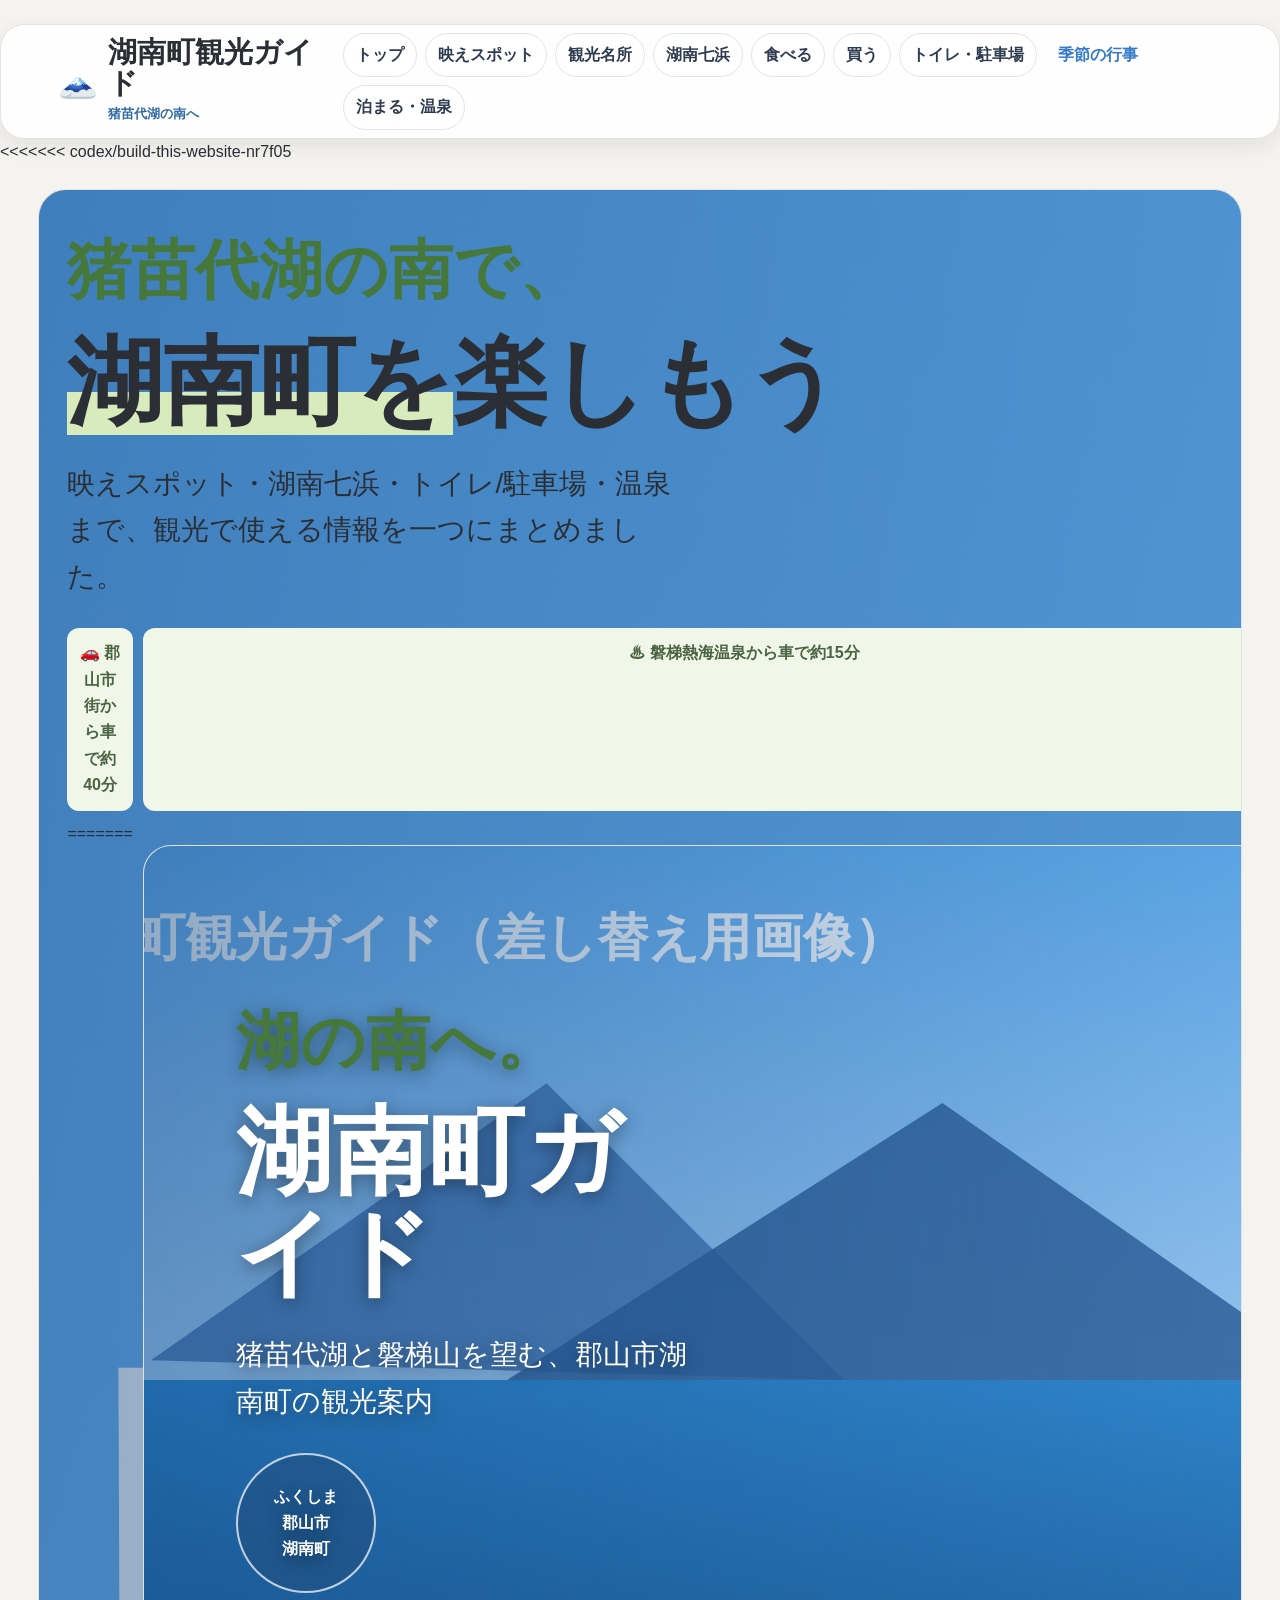
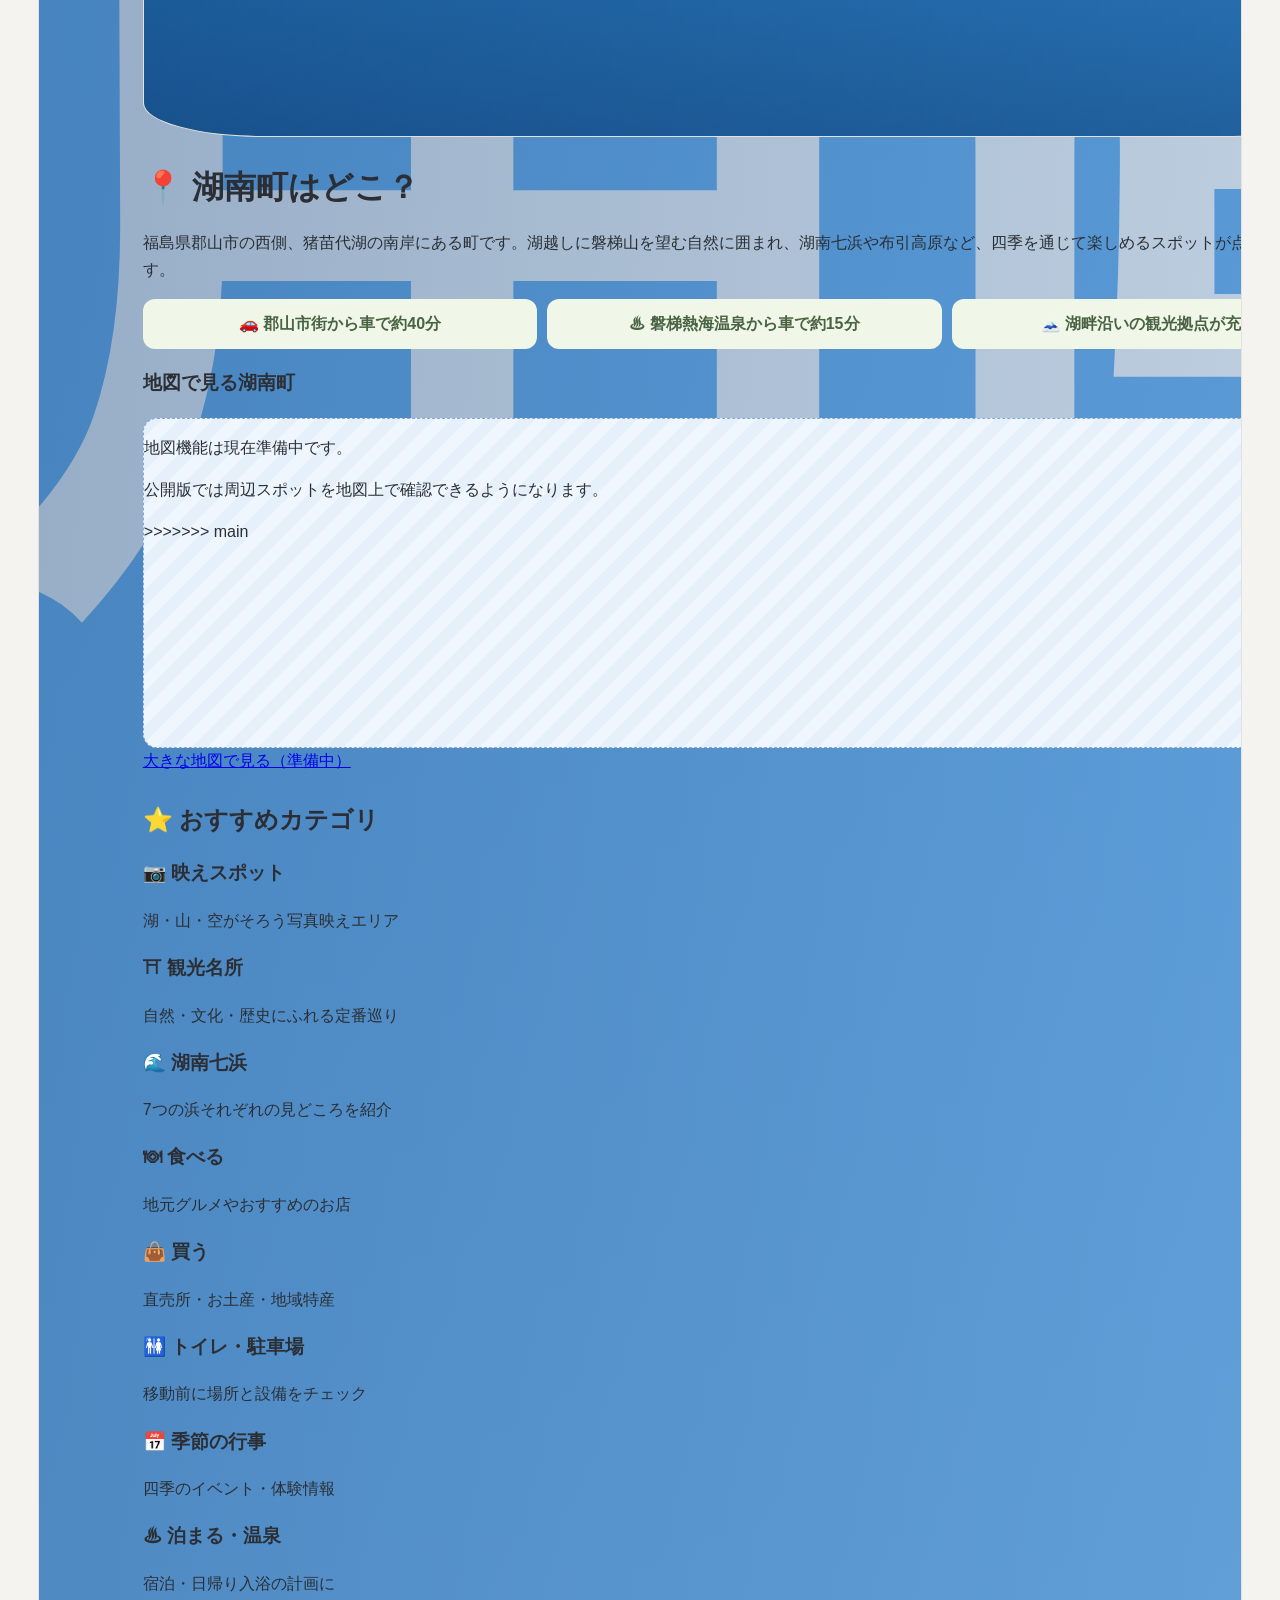
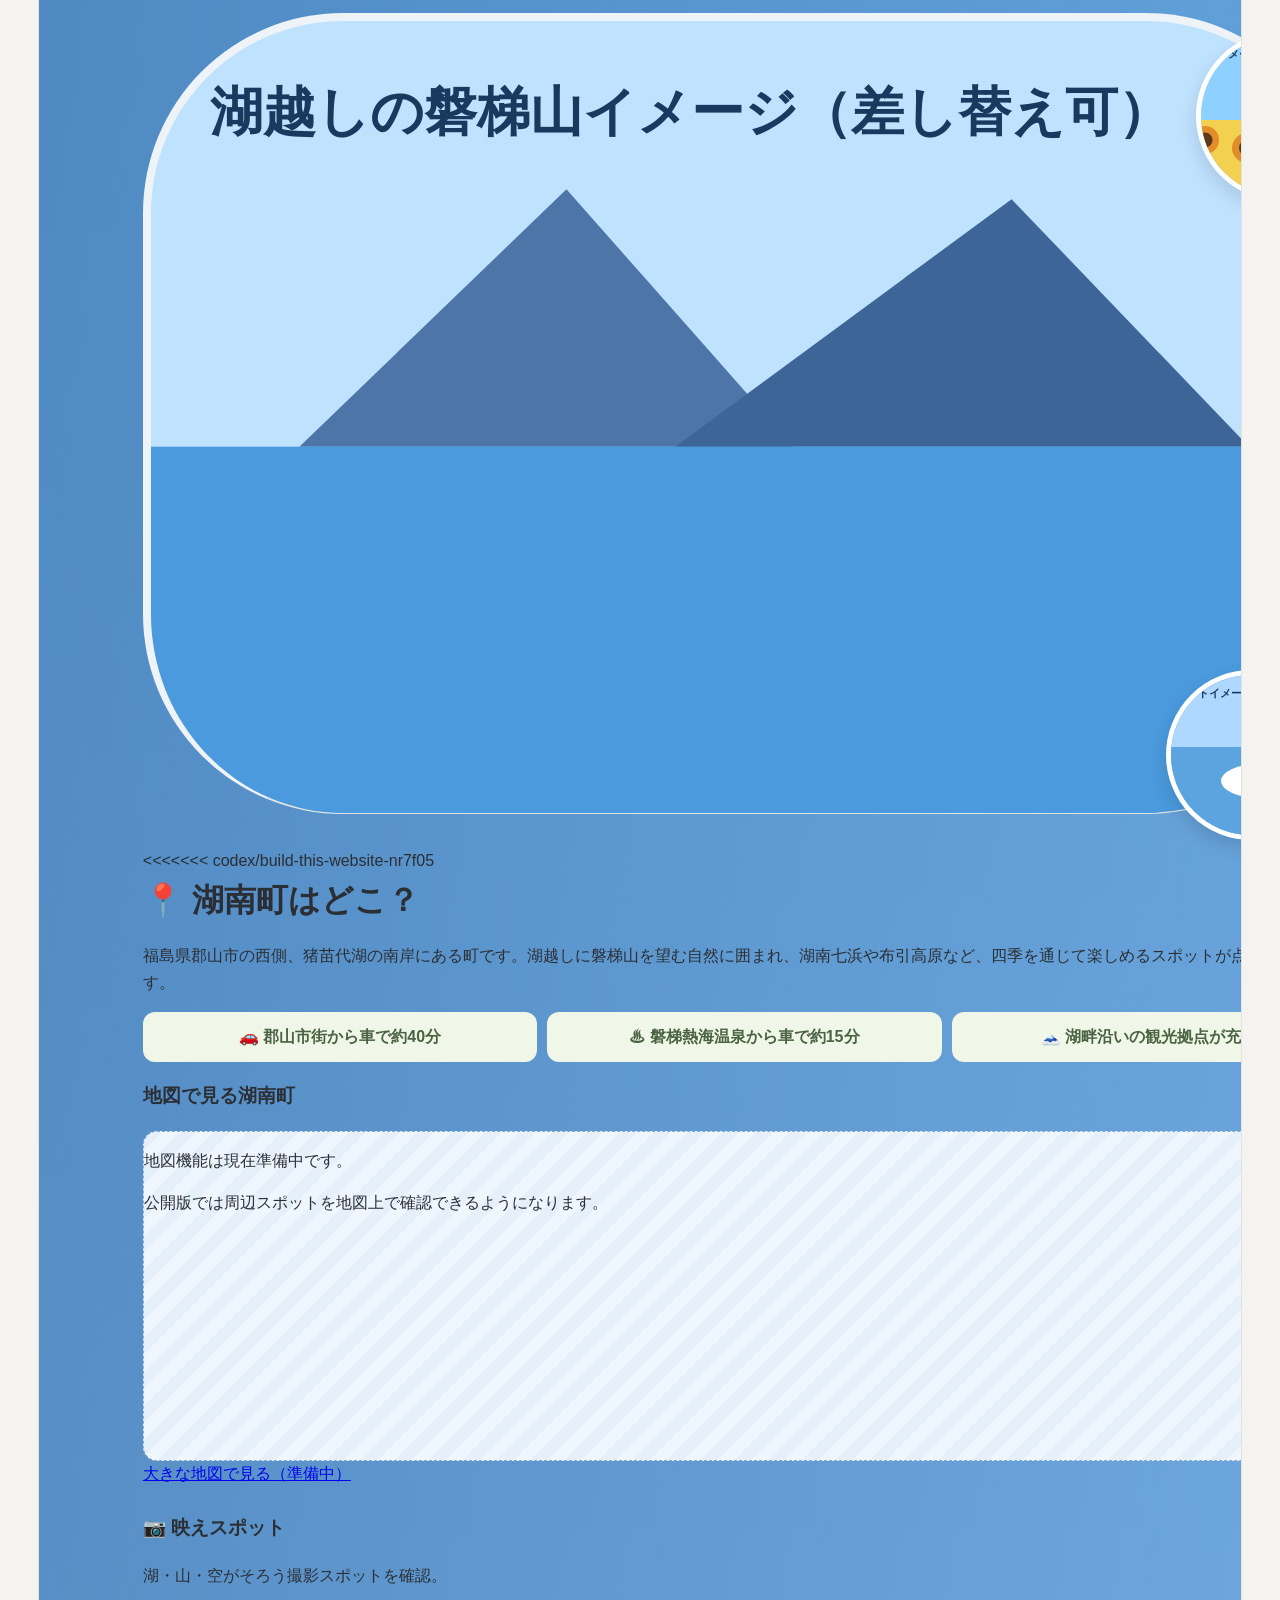
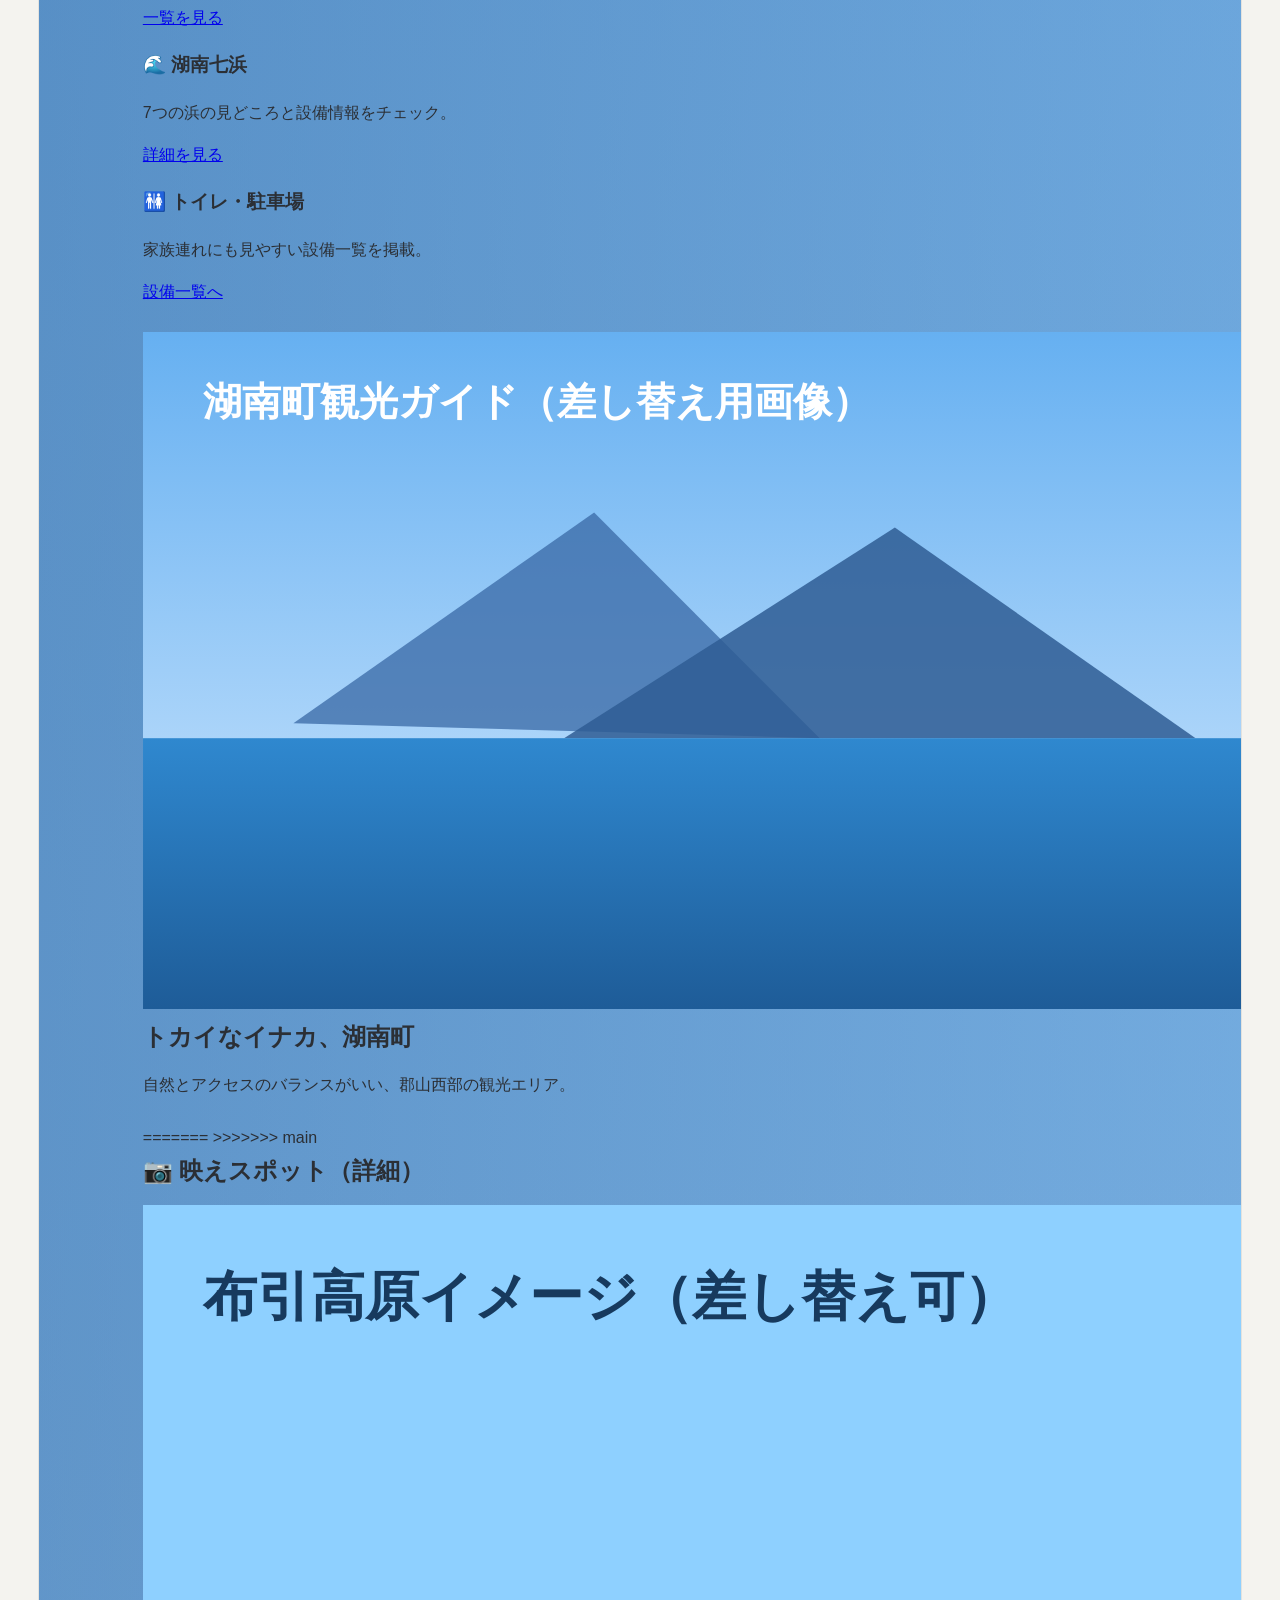
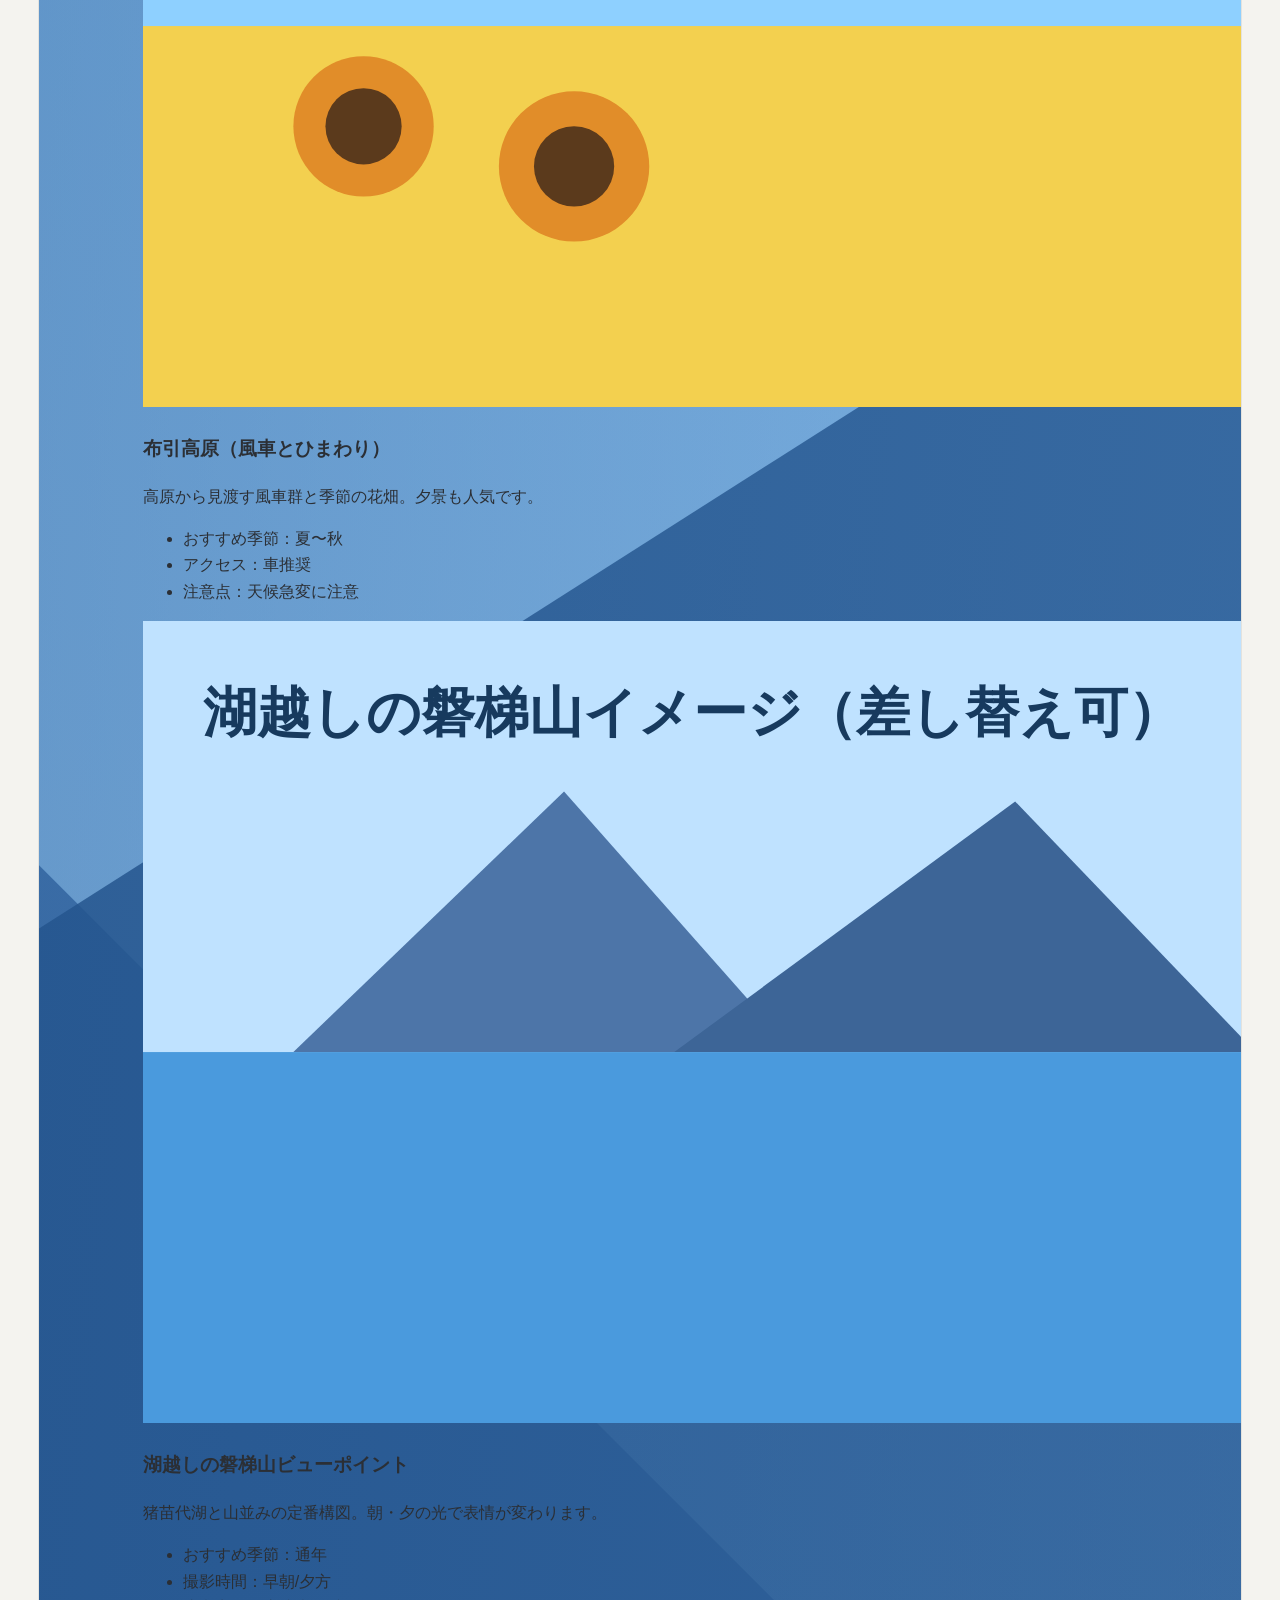
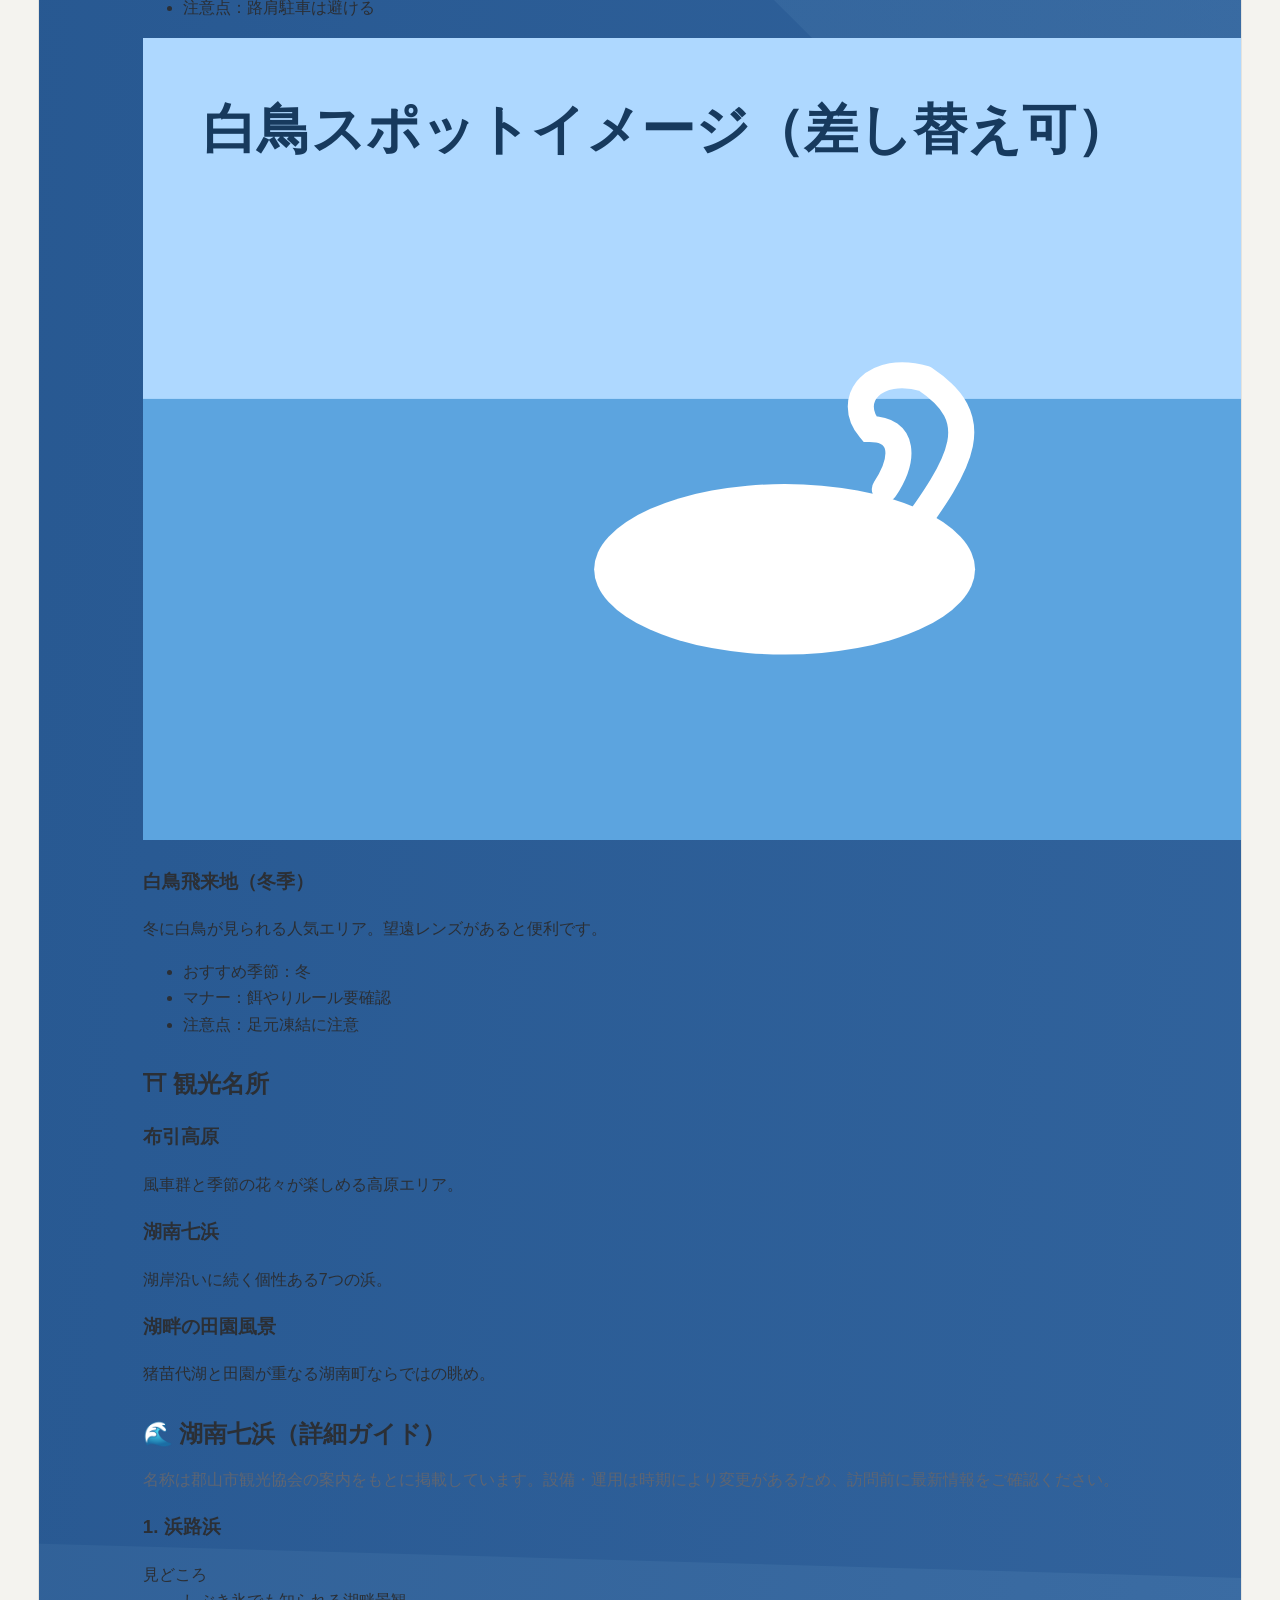
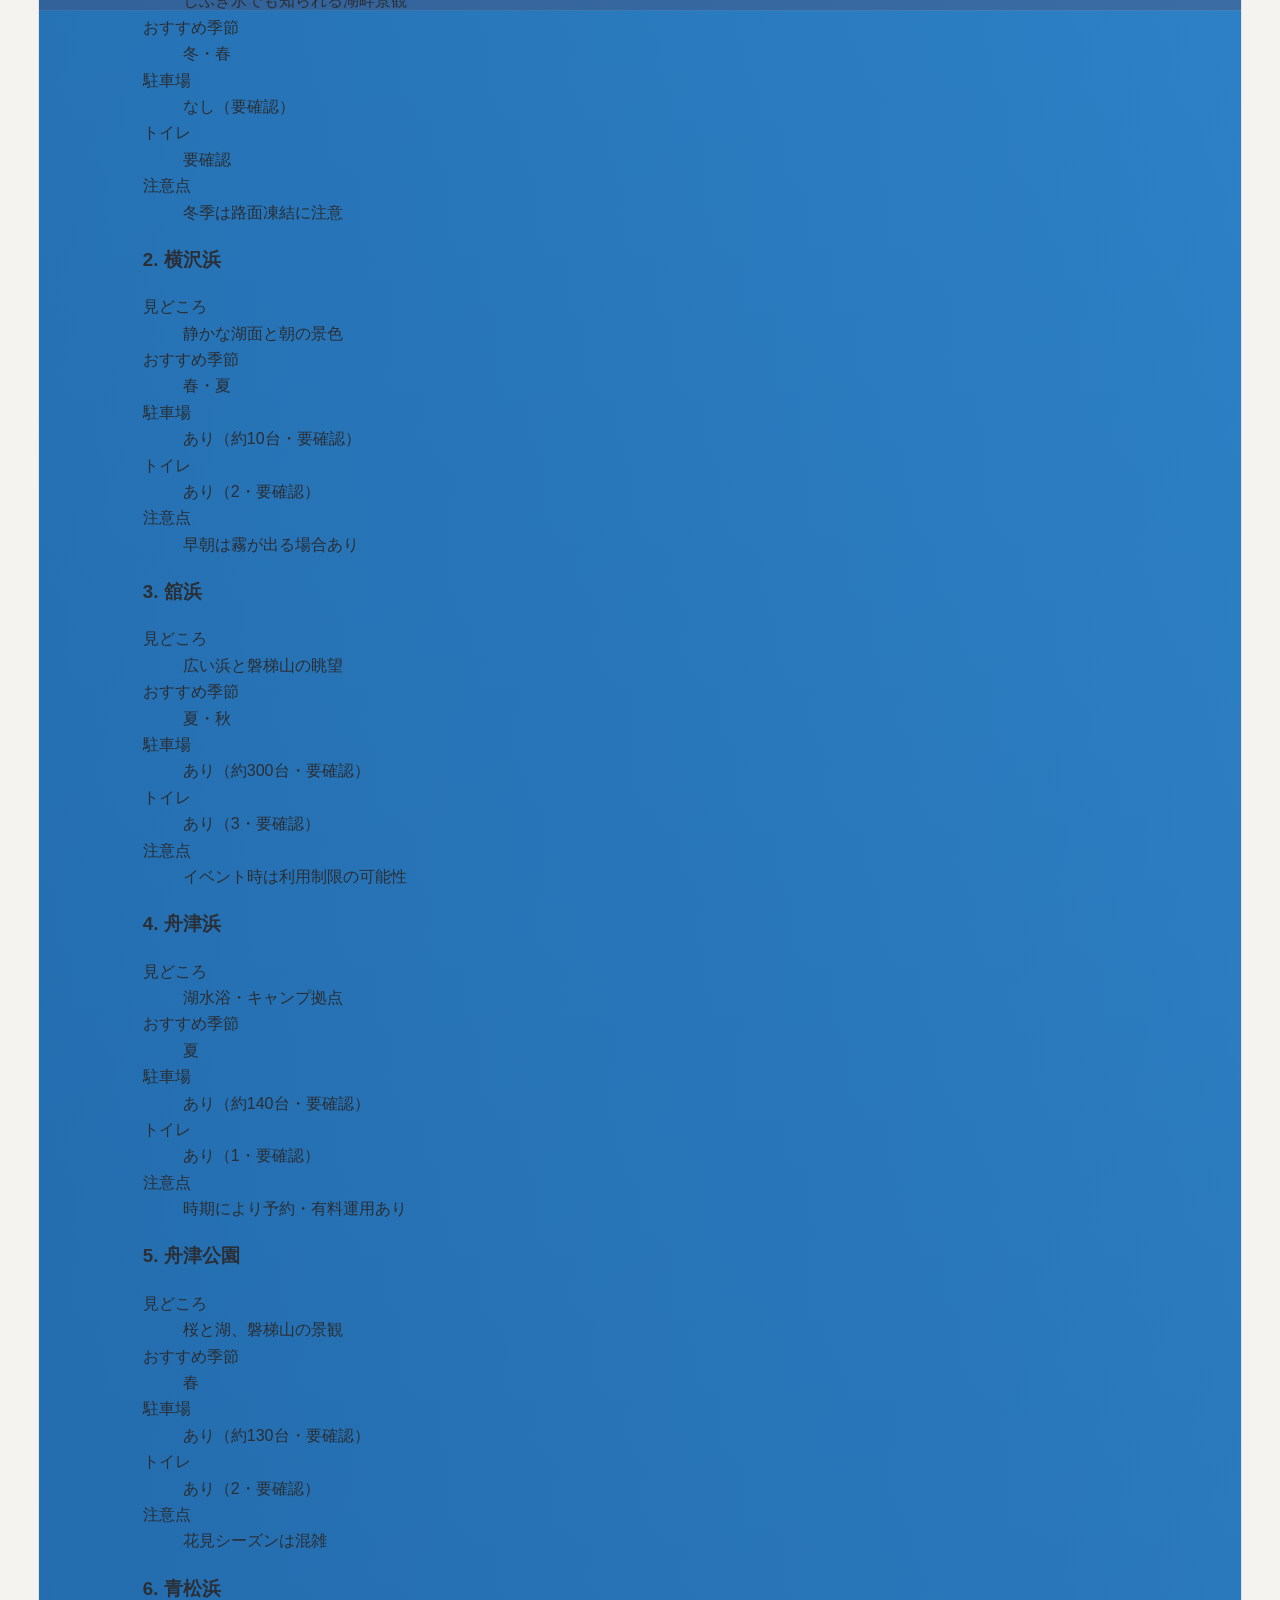
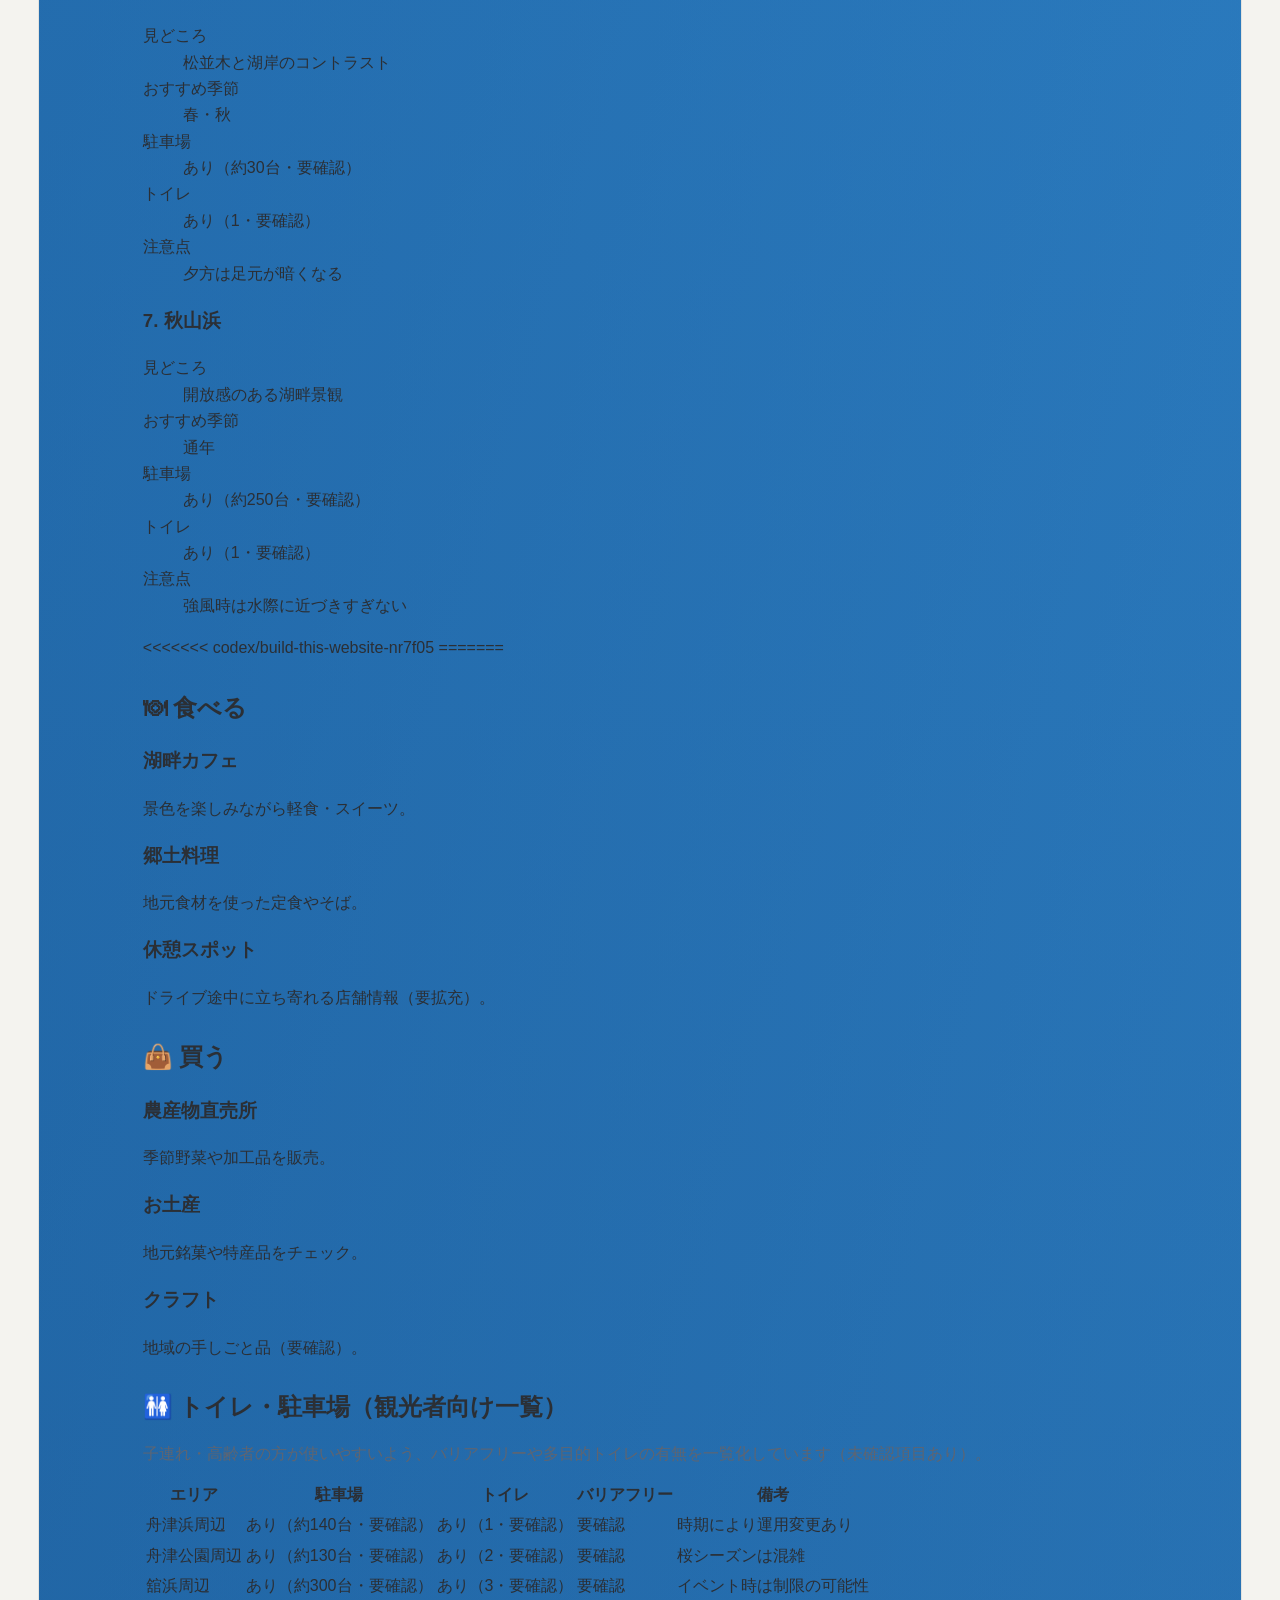
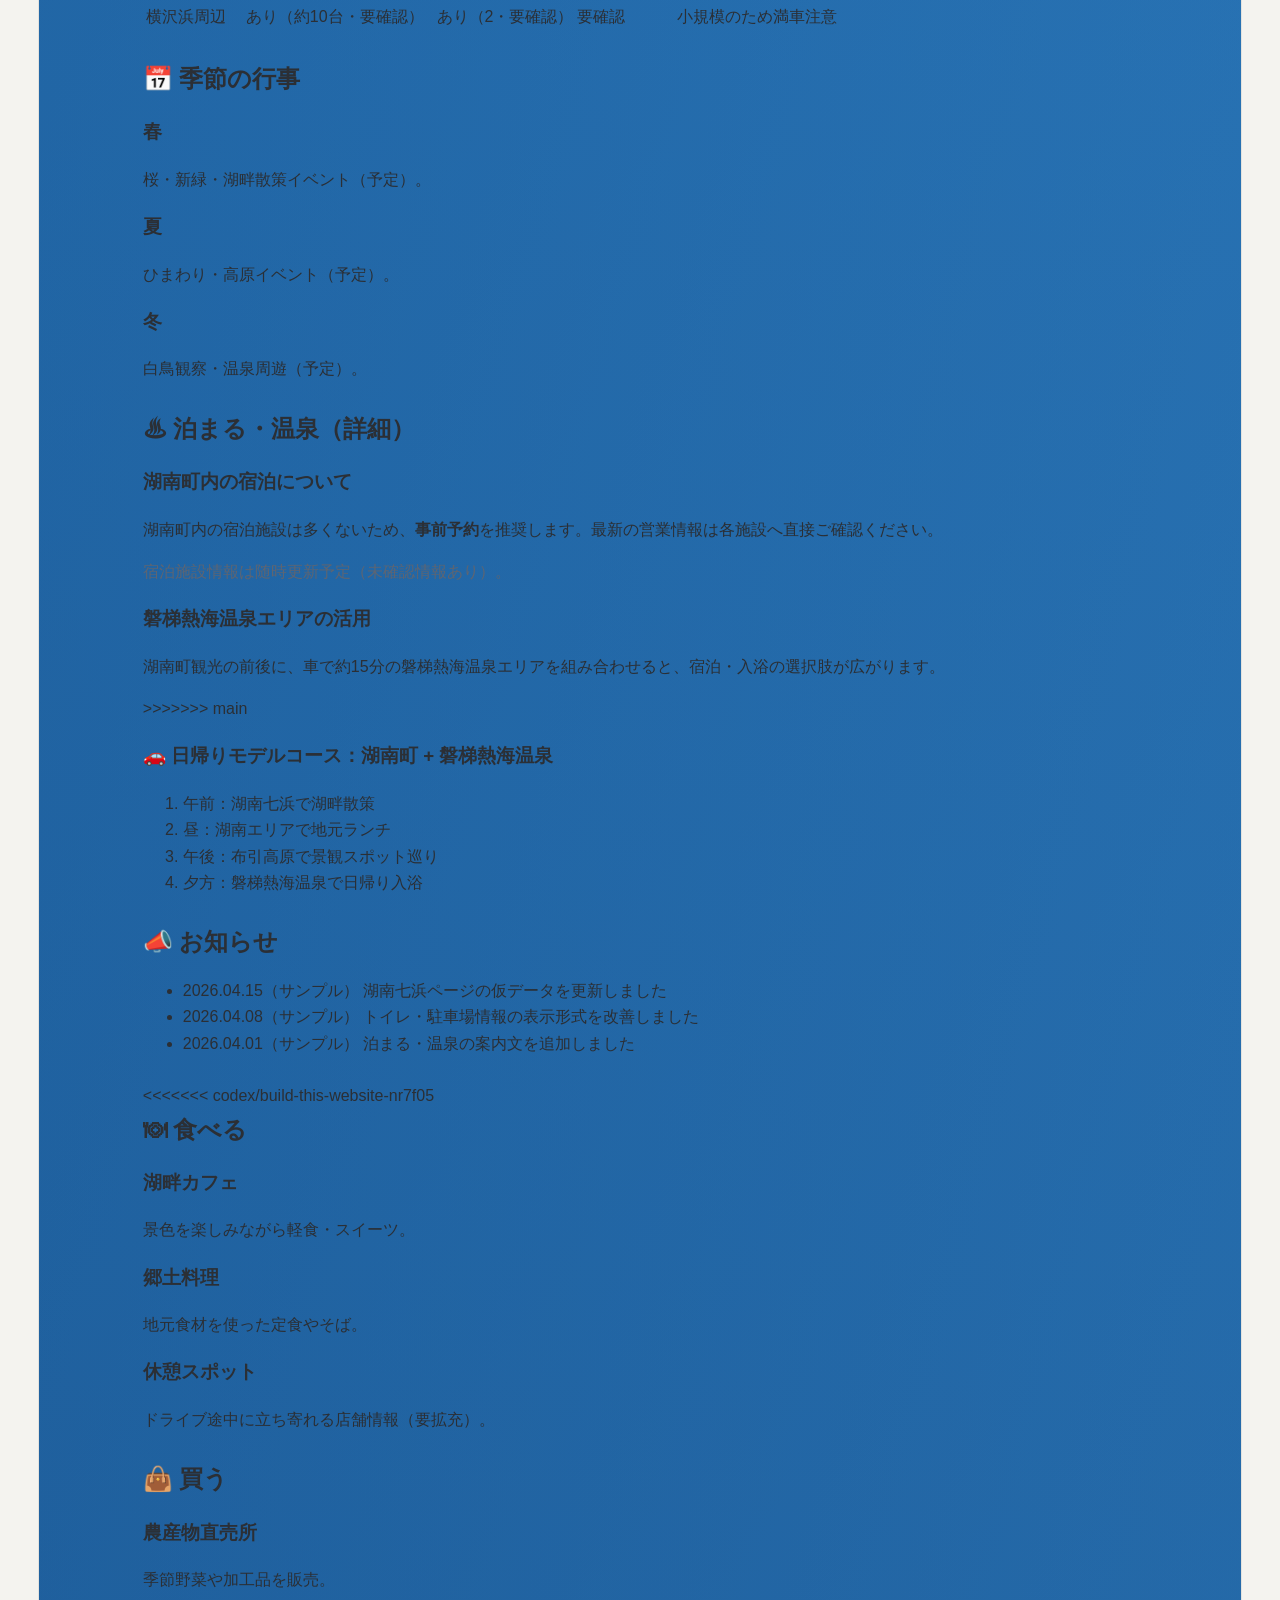
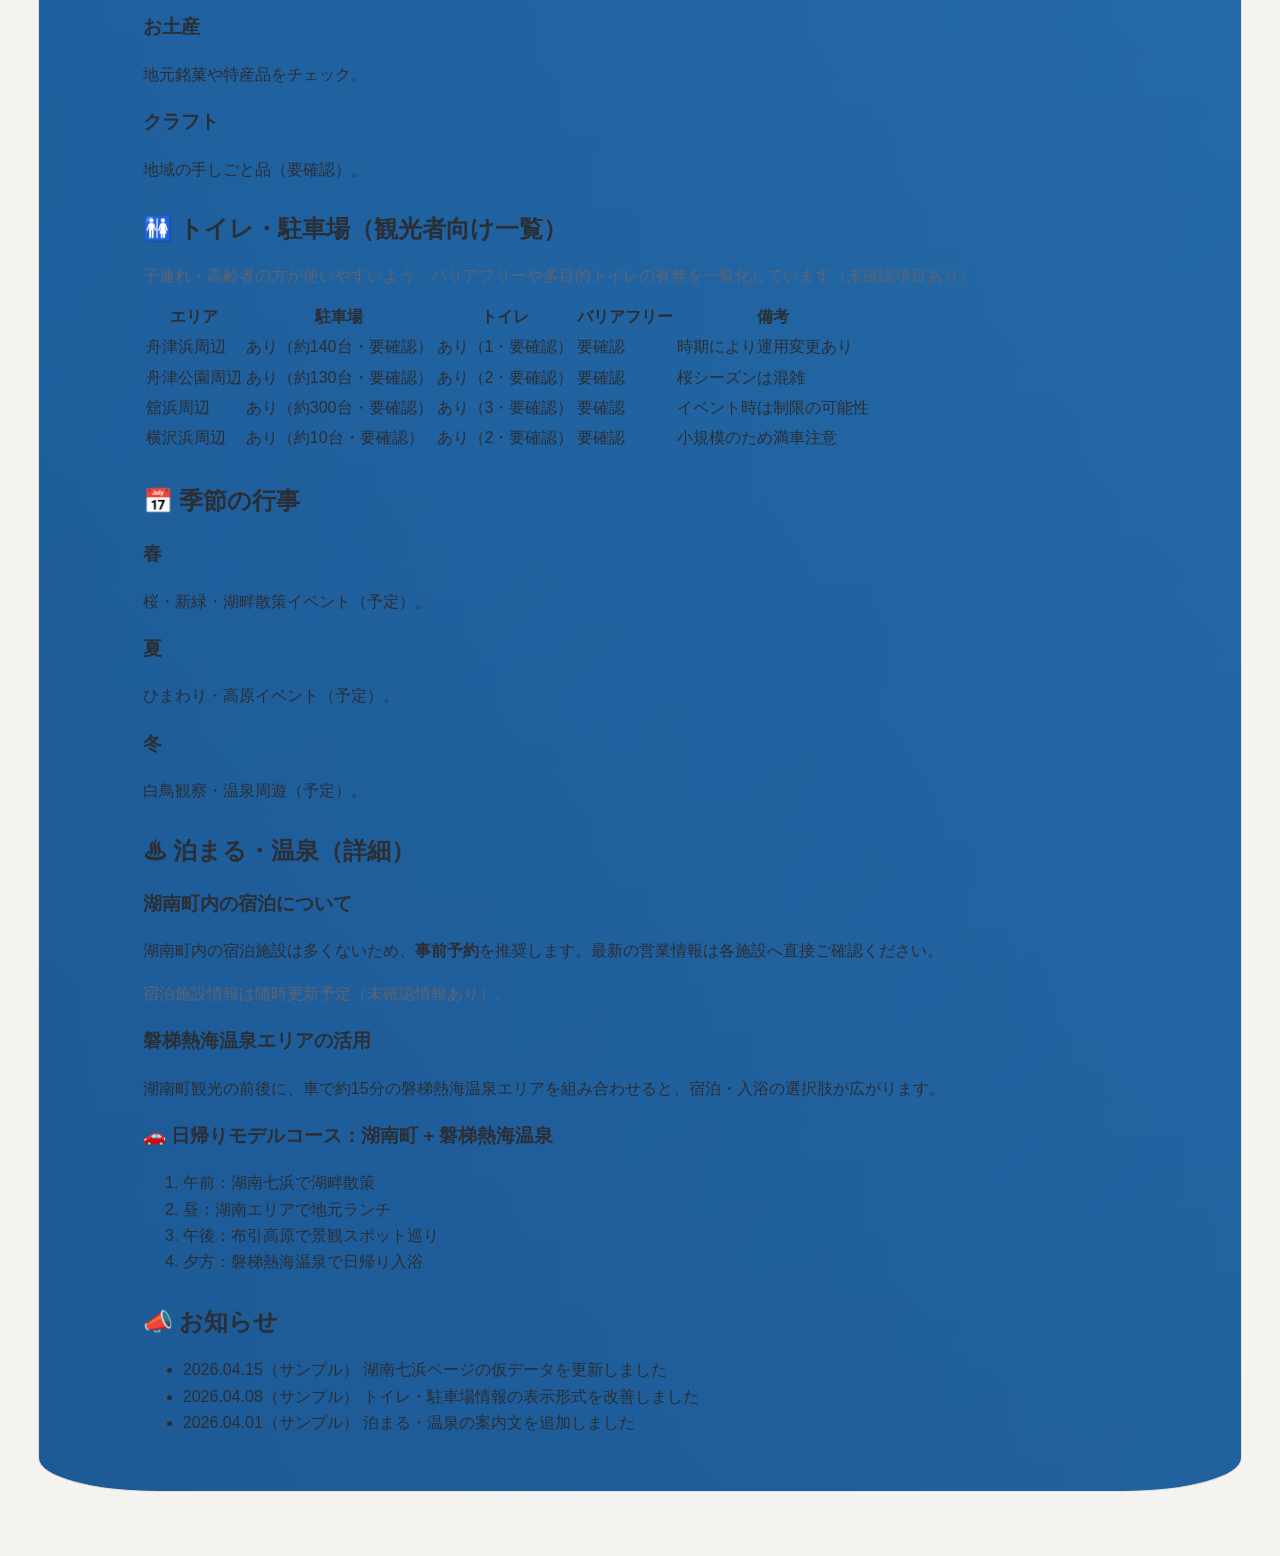
==== commit 241b9f36: "Merge branch 'main' into codex/build-this-website-nr7f05" ====
--- a/index.html
+++ b/index.html
@@ -34,6 +34,7 @@
       </div>
     </header>
 
+<<<<<<< codex/build-this-website-nr7f05
     <main id="top" class="page-main">
       <section class="hero container">
         <div class="hero-copy-block">
@@ -44,12 +45,14 @@
             <div class="fact">🚗 郡山市街から車で約40分</div>
             <div class="fact">♨ 磐梯熱海温泉から車で約15分</div>
             <div class="fact">🗻 湖畔と高原を1日で周遊</div>
-          </div>
-        </div>
-        <div class="hero-visual" data-image-key="lakeMountain">
-          <img class="hero-main-image" data-image-key="lakeMountain" alt="湖南町の湖畔と山並み" />
-          <img class="hero-sub-image top" data-image-key="sunflower" alt="季節の花風景" />
-          <img class="hero-sub-image bottom" data-image-key="swan" alt="湖南町の湖畔風景" />
+=======
+    <main id="top">
+      <section class="hero">
+        <div class="hero-overlay">
+          <p class="hero-kicker">湖の南へ。</p>
+          <h1>湖南町ガイド</h1>
+          <p class="hero-copy">猪苗代湖と磐梯山を望む、郡山市湖南町の観光案内</p>
+          <div class="hero-badge">ふくしま<br />郡山市<br />湖南町</div>
         </div>
       </section>
 
@@ -70,6 +73,49 @@
           <div class="map-placeholder" role="img" aria-label="地図は準備中。将来は地図埋め込みで案内予定">
             <p>地図機能は現在準備中です。</p>
             <p>公開版では周辺スポットを地図上で確認できるようになります。</p>
+>>>>>>> main
+          </div>
+          <a class="ghost-btn" href="#">大きな地図で見る（準備中）</a>
+        </article>
+      </section>
+
+      <section id="categories" class="section container">
+        <h2>⭐ おすすめカテゴリ</h2>
+        <div class="category-grid">
+          <article class="category-card"><h3>📷 映えスポット</h3><p>湖・山・空がそろう写真映えエリア</p></article>
+          <article class="category-card"><h3>⛩ 観光名所</h3><p>自然・文化・歴史にふれる定番巡り</p></article>
+          <article class="category-card"><h3>🌊 湖南七浜</h3><p>7つの浜それぞれの見どころを紹介</p></article>
+          <article class="category-card"><h3>🍽 食べる</h3><p>地元グルメやおすすめのお店</p></article>
+          <article class="category-card"><h3>👜 買う</h3><p>直売所・お土産・地域特産</p></article>
+          <article class="category-card"><h3>🚻 トイレ・駐車場</h3><p>移動前に場所と設備をチェック</p></article>
+          <article class="category-card"><h3>📅 季節の行事</h3><p>四季のイベント・体験情報</p></article>
+          <article class="category-card"><h3>♨ 泊まる・温泉</h3><p>宿泊・日帰り入浴の計画に</p></article>
+        </div>
+        <div class="hero-visual" data-image-key="lakeMountain">
+          <img class="hero-main-image" data-image-key="lakeMountain" alt="湖南町の湖畔と山並み" />
+          <img class="hero-sub-image top" data-image-key="sunflower" alt="季節の花風景" />
+          <img class="hero-sub-image bottom" data-image-key="swan" alt="湖南町の湖畔風景" />
+        </div>
+      </section>
+
+<<<<<<< codex/build-this-website-nr7f05
+      <section class="section container info-grid" id="where">
+        <article class="panel about">
+          <h2>📍 湖南町はどこ？</h2>
+          <p>
+            福島県郡山市の西側、猪苗代湖の南岸にある町です。湖越しに磐梯山を望む自然に囲まれ、湖南七浜や布引高原など、四季を通じて楽しめるスポットが点在しています。
+          </p>
+          <div class="facts">
+            <div class="fact">🚗 郡山市街から車で約40分</div>
+            <div class="fact">♨ 磐梯熱海温泉から車で約15分</div>
+            <div class="fact">🗻 湖畔沿いの観光拠点が充実</div>
+          </div>
+        </article>
+        <article class="panel map">
+          <h3>地図で見る湖南町</h3>
+          <div class="map-placeholder" role="img" aria-label="地図は準備中。将来は地図埋め込みで案内予定">
+            <p>地図機能は現在準備中です。</p>
+            <p>公開版では周辺スポットを地図上で確認できるようになります。</p>
           </div>
           <a class="ghost-btn" href="#">大きな地図で見る（準備中）</a>
         </article>
@@ -101,6 +147,8 @@
         </div>
       </section>
 
+=======
+>>>>>>> main
       <section class="section container" id="photo-spots">
         <h2>📷 映えスポット（詳細）</h2>
         <div class="spot-grid">
@@ -157,6 +205,8 @@
           <article class="panel beach-card"><h3>5. 舟津公園</h3><dl><dt>見どころ</dt><dd>桜と湖、磐梯山の景観</dd><dt>おすすめ季節</dt><dd>春</dd><dt>駐車場</dt><dd>あり（約130台・要確認）</dd><dt>トイレ</dt><dd>あり（2・要確認）</dd><dt>注意点</dt><dd>花見シーズンは混雑</dd></dl></article>
           <article class="panel beach-card"><h3>6. 青松浜</h3><dl><dt>見どころ</dt><dd>松並木と湖岸のコントラスト</dd><dt>おすすめ季節</dt><dd>春・秋</dd><dt>駐車場</dt><dd>あり（約30台・要確認）</dd><dt>トイレ</dt><dd>あり（1・要確認）</dd><dt>注意点</dt><dd>夕方は足元が暗くなる</dd></dl></article>
           <article class="panel beach-card"><h3>7. 秋山浜</h3><dl><dt>見どころ</dt><dd>開放感のある湖畔景観</dd><dt>おすすめ季節</dt><dd>通年</dd><dt>駐車場</dt><dd>あり（約250台・要確認）</dd><dt>トイレ</dt><dd>あり（1・要確認）</dd><dt>注意点</dt><dd>強風時は水際に近づきすぎない</dd></dl></article>
+<<<<<<< codex/build-this-website-nr7f05
+=======
         </div>
       </section>
 
@@ -223,6 +273,7 @@
             <h3>磐梯熱海温泉エリアの活用</h3>
             <p>湖南町観光の前後に、車で約15分の磐梯熱海温泉エリアを組み合わせると、宿泊・入浴の選択肢が広がります。</p>
           </article>
+>>>>>>> main
         </div>
 
         <article class="panel model-course">
@@ -244,7 +295,95 @@
           <li><time datetime="2026-04-01">2026.04.01（サンプル）</time> 泊まる・温泉の案内文を追加しました</li>
         </ul>
       </section>
+<<<<<<< codex/build-this-website-nr7f05
+
+      <section class="section container" id="eat">
+        <h2>🍽 食べる</h2>
+        <div class="simple-grid">
+          <article class="panel"><h3>湖畔カフェ</h3><p>景色を楽しみながら軽食・スイーツ。</p></article>
+          <article class="panel"><h3>郷土料理</h3><p>地元食材を使った定食やそば。</p></article>
+          <article class="panel"><h3>休憩スポット</h3><p>ドライブ途中に立ち寄れる店舗情報（要拡充）。</p></article>
+        </div>
+      </section>
+
+      <section class="section container" id="shopping">
+        <h2>👜 買う</h2>
+        <div class="simple-grid">
+          <article class="panel"><h3>農産物直売所</h3><p>季節野菜や加工品を販売。</p></article>
+          <article class="panel"><h3>お土産</h3><p>地元銘菓や特産品をチェック。</p></article>
+          <article class="panel"><h3>クラフト</h3><p>地域の手しごと品（要確認）。</p></article>
+        </div>
+      </section>
+
+      <section class="section container" id="toilet-parking">
+        <h2>🚻 トイレ・駐車場（観光者向け一覧）</h2>
+        <p class="section-note">子連れ・高齢者の方が使いやすいよう、バリアフリーや多目的トイレの有無を一覧化しています（未確認項目あり）。</p>
+        <div class="table-wrap panel">
+          <table>
+            <thead>
+              <tr>
+                <th>エリア</th>
+                <th>駐車場</th>
+                <th>トイレ</th>
+                <th>バリアフリー</th>
+                <th>備考</th>
+              </tr>
+            </thead>
+            <tbody>
+              <tr><td>舟津浜周辺</td><td>あり（約140台・要確認）</td><td>あり（1・要確認）</td><td>要確認</td><td>時期により運用変更あり</td></tr>
+              <tr><td>舟津公園周辺</td><td>あり（約130台・要確認）</td><td>あり（2・要確認）</td><td>要確認</td><td>桜シーズンは混雑</td></tr>
+              <tr><td>舘浜周辺</td><td>あり（約300台・要確認）</td><td>あり（3・要確認）</td><td>要確認</td><td>イベント時は制限の可能性</td></tr>
+              <tr><td>横沢浜周辺</td><td>あり（約10台・要確認）</td><td>あり（2・要確認）</td><td>要確認</td><td>小規模のため満車注意</td></tr>
+            </tbody>
+          </table>
+        </div>
+      </section>
+
+      <section class="section container" id="events">
+        <h2>📅 季節の行事</h2>
+        <div class="simple-grid">
+          <article class="panel"><h3>春</h3><p>桜・新緑・湖畔散策イベント（予定）。</p></article>
+          <article class="panel"><h3>夏</h3><p>ひまわり・高原イベント（予定）。</p></article>
+          <article class="panel"><h3>冬</h3><p>白鳥観察・温泉周遊（予定）。</p></article>
+        </div>
+      </section>
+
+      <section class="section container" id="stay-onsen">
+        <h2>♨ 泊まる・温泉（詳細）</h2>
+        <div class="cards-2">
+          <article class="panel">
+            <h3>湖南町内の宿泊について</h3>
+            <p>湖南町内の宿泊施設は多くないため、<strong>事前予約</strong>を推奨します。最新の営業情報は各施設へ直接ご確認ください。</p>
+            <p class="section-note">宿泊施設情報は随時更新予定（未確認情報あり）。</p>
+          </article>
+          <article class="panel">
+            <h3>磐梯熱海温泉エリアの活用</h3>
+            <p>湖南町観光の前後に、車で約15分の磐梯熱海温泉エリアを組み合わせると、宿泊・入浴の選択肢が広がります。</p>
+          </article>
+        </div>
+
+        <article class="panel model-course">
+          <h3>🚗 日帰りモデルコース：湖南町 + 磐梯熱海温泉</h3>
+          <ol>
+            <li>午前：湖南七浜で湖畔散策</li>
+            <li>昼：湖南エリアで地元ランチ</li>
+            <li>午後：布引高原で景観スポット巡り</li>
+            <li>夕方：磐梯熱海温泉で日帰り入浴</li>
+          </ol>
+        </article>
+      </section>
+
+      <section class="section container" id="news">
+        <h2>📣 お知らせ</h2>
+        <ul class="news-list panel">
+          <li><time datetime="2026-04-15">2026.04.15（サンプル）</time> 湖南七浜ページの仮データを更新しました</li>
+          <li><time datetime="2026-04-08">2026.04.08（サンプル）</time> トイレ・駐車場情報の表示形式を改善しました</li>
+          <li><time datetime="2026-04-01">2026.04.01（サンプル）</time> 泊まる・温泉の案内文を追加しました</li>
+        </ul>
+      </section>
     </main>
+=======
+>>>>>>> main
 
     <script src="script.js"></script>
   </body>
--- a/styles.css
+++ b/styles.css
@@ -16,6 +16,11 @@
   scroll-padding-top: 102px;
 }
 
+html {
+  scroll-behavior: smooth;
+  scroll-padding-top: 96px;
+}
+
 body {
   margin: 0;
   padding: 24px 0 40px;
@@ -32,6 +37,7 @@
 
 .site-header {
   position: sticky;
+<<<<<<< codex/build-this-website-nr7f05
   top: 10px;
   z-index: 20;
   background: #fffffff2;
@@ -105,6 +111,120 @@
 .hero-main-image {
   width: 100%; height: 100%; object-fit: cover;
   border-radius: 200px; border: 8px solid #eef3f7;
+=======
+  top: 0;
+  z-index: 20;
+  background: #ffffffee;
+  backdrop-filter: blur(6px);
+  border-bottom: 1px solid var(--line);
+}
+
+.header-inner {
+  min-height: 78px;
+  display: flex;
+  align-items: center;
+  justify-content: space-between;
+  gap: 18px;
+}
+
+.site-logo {
+  color: inherit;
+  text-decoration: none;
+  display: flex;
+  align-items: center;
+  gap: 10px;
+}
+
+.site-logo strong {
+  font-size: 1.8rem;
+  display: block;
+  line-height: 1.1;
+}
+
+.site-logo small {
+  color: #2e69a6;
+  font-weight: 700;
+}
+
+.logo-mark {
+  font-size: 2rem;
+}
+
+.top-nav {
+  display: flex;
+  gap: 8px;
+  flex-wrap: wrap;
+}
+
+.top-nav a {
+  text-decoration: none;
+  color: #2f3b4f;
+  font-weight: 700;
+  padding: 8px 12px;
+  border-radius: 999px;
+}
+
+.top-nav a.is-active,
+.top-nav a:hover {
+  background: var(--blue-soft);
+  color: var(--blue);
+}
+
+.hero {
+  min-height: 68vh;
+  margin-bottom: 24px;
+  background:
+    linear-gradient(95deg, rgba(15, 66, 124, 0.45), rgba(53, 128, 194, 0.15)),
+    var(--hero-image, linear-gradient(90deg, #6db0e7, #89b6d7)) center/cover;
+  position: relative;
+  border-bottom-left-radius: 120px 34px;
+  border-bottom-right-radius: 120px 34px;
+  overflow: hidden;
+}
+
+.hero-overlay {
+  color: #fff;
+  padding: clamp(80px, 9vw, 130px) min(5vw, 70px);
+  max-width: 760px;
+  text-shadow: 0 4px 18px rgba(0, 0, 0, 0.4);
+}
+
+.hero-kicker {
+  font-size: clamp(2rem, 5vw, 4rem);
+  margin: 0 0 8px;
+}
+
+h1 {
+  margin: 0;
+  font-size: clamp(3.2rem, 8vw, 6rem);
+  line-height: 1.05;
+}
+
+h2 {
+  margin: 0 0 14px;
+}
+
+.hero-copy {
+  font-size: clamp(1.1rem, 2.2vw, 2rem);
+  max-width: 620px;
+}
+
+.hero-badge {
+  margin-top: 18px;
+  width: 140px;
+  aspect-ratio: 1;
+  border-radius: 50%;
+  border: 2px solid #ffffffb9;
+  display: grid;
+  place-items: center;
+  text-align: center;
+  font-weight: 700;
+  background: #20518099;
+}
+
+.section {
+  margin-bottom: 26px;
+>>>>>>> main
 }
 .hero-sub-image {
   position: absolute; width: clamp(110px, 23%, 170px); aspect-ratio: 1;
@@ -114,7 +234,10 @@
 .hero-sub-image.top { top: 18px; right: -20px; }
 .hero-sub-image.bottom { right: 10px; bottom: -18px; }
 
+<<<<<<< codex/build-this-website-nr7f05
 .section { margin-bottom: 20px; }
+=======
+>>>>>>> main
 .panel {
   background: var(--surface);
   border: 1px solid var(--line);
@@ -123,6 +246,7 @@
 }
 .section-note { margin: 0 0 12px; color: var(--muted); }
 
+<<<<<<< codex/build-this-website-nr7f05
 .info-grid { display: grid; grid-template-columns: 1fr 1.4fr; gap: 16px; }
 .about h2 { margin-top: 0; font-size: 2rem; }
 
@@ -141,6 +265,52 @@
   border-radius: 14px;
   border: 1px dashed #86aad0;
   background: repeating-linear-gradient(-45deg, #eff6fd, #eff6fd 12px, #e5f0fb 12px, #e5f0fb 24px);
+=======
+.section-note {
+  margin: 0 0 12px;
+  color: var(--muted);
+}
+
+.info-grid {
+  display: grid;
+  grid-template-columns: 1fr 1.4fr;
+  gap: 16px;
+}
+
+.about h2 {
+  margin-top: 0;
+  font-size: 2rem;
+}
+
+.facts {
+  display: grid;
+  grid-template-columns: repeat(3, 1fr);
+  gap: 10px;
+  margin-top: 16px;
+}
+
+.fact {
+  background: #f3f7fb;
+  border-radius: 12px;
+  padding: 12px;
+  text-align: center;
+  font-weight: 700;
+  color: #4e5f75;
+}
+
+.map-placeholder {
+  position: relative;
+  min-height: 330px;
+  border-radius: 14px;
+  border: 1px dashed #86aad0;
+  background: repeating-linear-gradient(
+    -45deg,
+    #eff6fd,
+    #eff6fd 12px,
+    #e5f0fb 12px,
+    #e5f0fb 24px
+  );
+>>>>>>> main
   display: flex;
   flex-direction: column;
   justify-content: center;
@@ -148,9 +318,18 @@
   text-align: center;
   gap: 6px;
   color: #355372;
+<<<<<<< codex/build-this-website-nr7f05
 }
 
 .ghost-btn, .solid-btn {
+=======
+  overflow: hidden;
+}
+
+
+.ghost-btn,
+.solid-btn {
+>>>>>>> main
   display: inline-block;
   margin-top: 12px;
   text-decoration: none;
@@ -159,6 +338,7 @@
   padding: 10px 14px;
 }
 
+<<<<<<< codex/build-this-website-nr7f05
 .ghost-btn { color: #266fb5; border: 1px solid #a7c7e4; background: #eef5fc; }
 
 .quick-links, .simple-grid, .spot-grid, .beach-grid, .cards-2 { display: grid; gap: 12px; }
@@ -189,9 +369,16 @@
   bottom: 20px;
   color: #fff;
   text-shadow: 0 3px 14px rgba(0, 0, 0, 0.55);
+=======
+.ghost-btn {
+  color: #266fb5;
+  border: 1px solid #a7c7e4;
+  background: #eef5fc;
+>>>>>>> main
 }
 .banner-text h2 { font-size: clamp(1.7rem, 4vw, 3.1rem); }
 
+<<<<<<< codex/build-this-website-nr7f05
 .spot-card img { width: 100%; aspect-ratio: 16 / 10; object-fit: cover; border-radius: 12px; margin-bottom: 8px; }
 .spot-card ul, .model-course ol, .news-list { margin: 8px 0 0; }
 
@@ -222,4 +409,152 @@
   .hero-sub-image.top { right: 0; }
   .beach-card dl { grid-template-columns: 1fr; }
   h1 { font-size: 3rem; }
-}
+=======
+.category-grid,
+.simple-grid,
+.spot-grid,
+.beach-grid,
+.cards-2 {
+  display: grid;
+  gap: 12px;
+}
+
+.category-grid {
+  grid-template-columns: repeat(4, 1fr);
+}
+
+.simple-grid {
+  grid-template-columns: repeat(3, 1fr);
+}
+
+.spot-grid {
+  grid-template-columns: repeat(3, 1fr);
+}
+
+.beach-grid {
+  grid-template-columns: repeat(2, 1fr);
+}
+
+.cards-2 {
+  grid-template-columns: repeat(2, 1fr);
+}
+
+.category-card {
+  background: var(--surface);
+  border: 1px solid var(--line);
+  border-radius: 14px;
+  padding: 14px;
+}
+
+.category-card h3 {
+  margin: 0 0 8px;
+}
+
+.category-card p {
+  margin: 0;
+  color: var(--muted);
+}
+
+.spot-card img {
+  width: 100%;
+  aspect-ratio: 16 / 10;
+  object-fit: cover;
+  border-radius: 12px;
+  margin-bottom: 8px;
+}
+
+.spot-card ul,
+.model-course ol,
+.news-list {
+  margin: 8px 0 0;
+}
+
+.beach-card dl {
+  display: grid;
+  grid-template-columns: 120px 1fr;
+  gap: 6px 10px;
+  margin: 0;
+}
+
+.beach-card dt {
+  font-weight: 700;
+  color: #385270;
+}
+
+.beach-card dd {
+  margin: 0;
+}
+
+.table-wrap {
+  overflow-x: auto;
+}
+
+.table-wrap table {
+  width: 100%;
+  border-collapse: collapse;
+  min-width: 700px;
+}
+
+.table-wrap th,
+.table-wrap td {
+  border-bottom: 1px solid var(--line);
+  padding: 12px 10px;
+  text-align: left;
+}
+
+.table-wrap th {
+  background: #f3f8ff;
+}
+
+.model-course {
+  margin-top: 12px;
+}
+
+.news-list li + li {
+  margin-top: 8px;
+}
+
+@media (max-width: 1080px) {
+  .info-grid,
+  .cards-2,
+  .category-grid,
+  .simple-grid,
+  .spot-grid,
+  .beach-grid {
+    grid-template-columns: repeat(2, 1fr);
+  }
+
+  .facts {
+    grid-template-columns: 1fr;
+  }
+}
+
+@media (max-width: 680px) {
+  .header-inner {
+    align-items: flex-start;
+    flex-direction: column;
+    padding: 10px 0;
+  }
+
+  .site-logo strong {
+    font-size: 1.35rem;
+  }
+
+  .info-grid,
+  .cards-2,
+  .category-grid,
+  .simple-grid,
+  .spot-grid,
+  .beach-grid {
+    grid-template-columns: 1fr;
+  }
+
+  .beach-card dl {
+    grid-template-columns: 1fr;
+  }
+
+  h1 {
+    font-size: 3rem;
+  }
+>>>>>>> main
+}
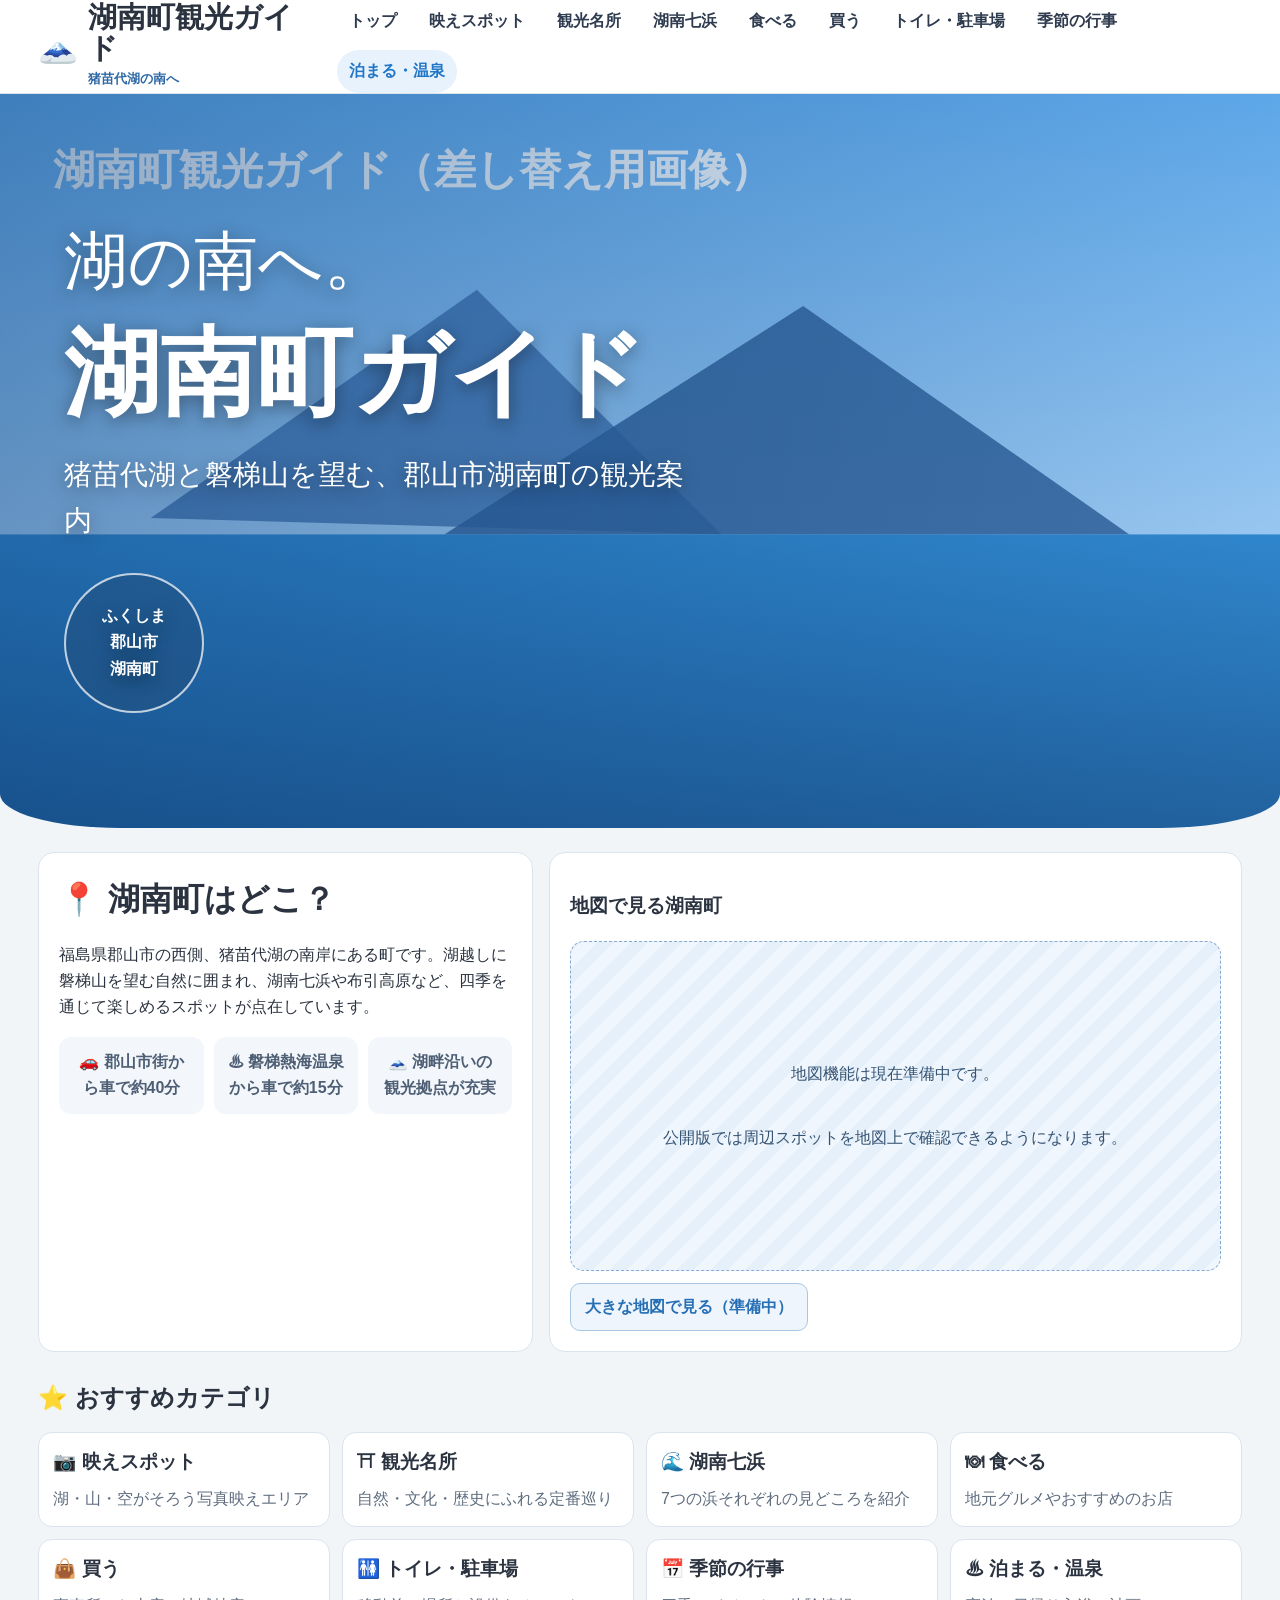
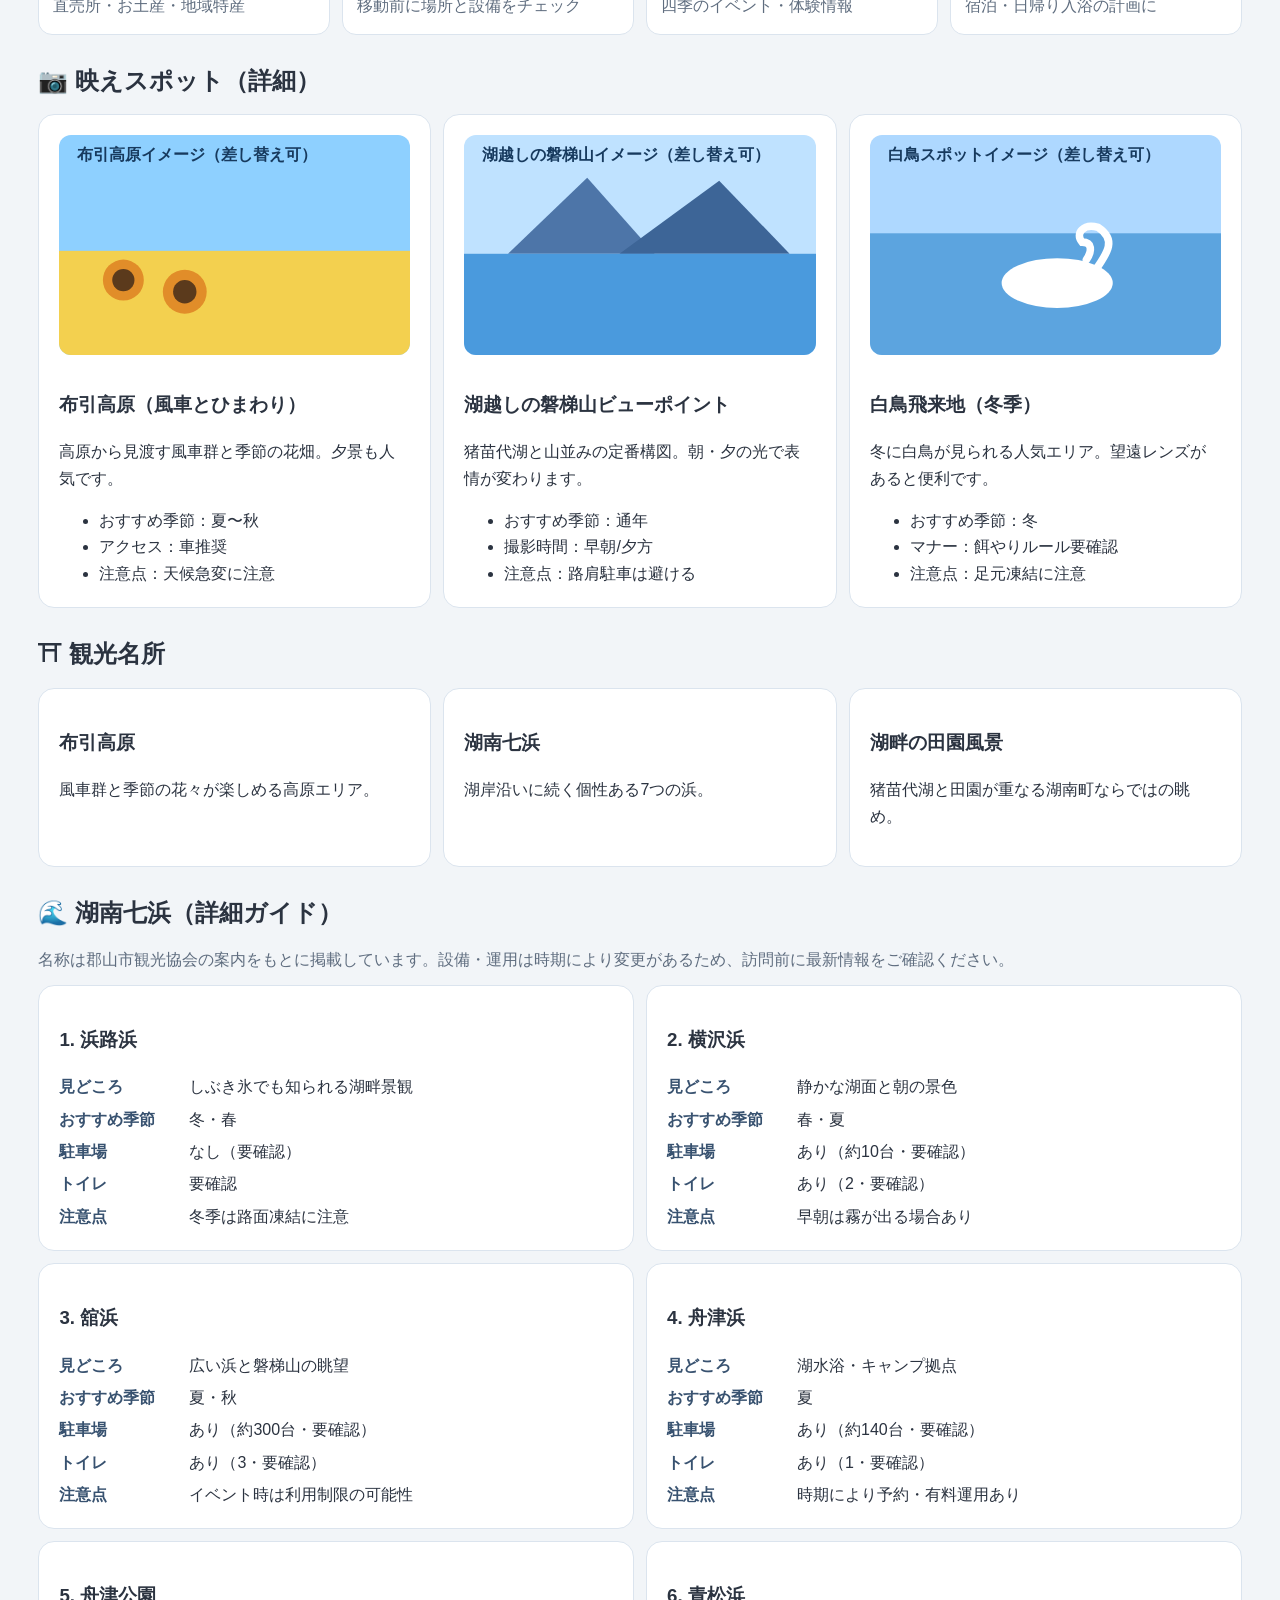
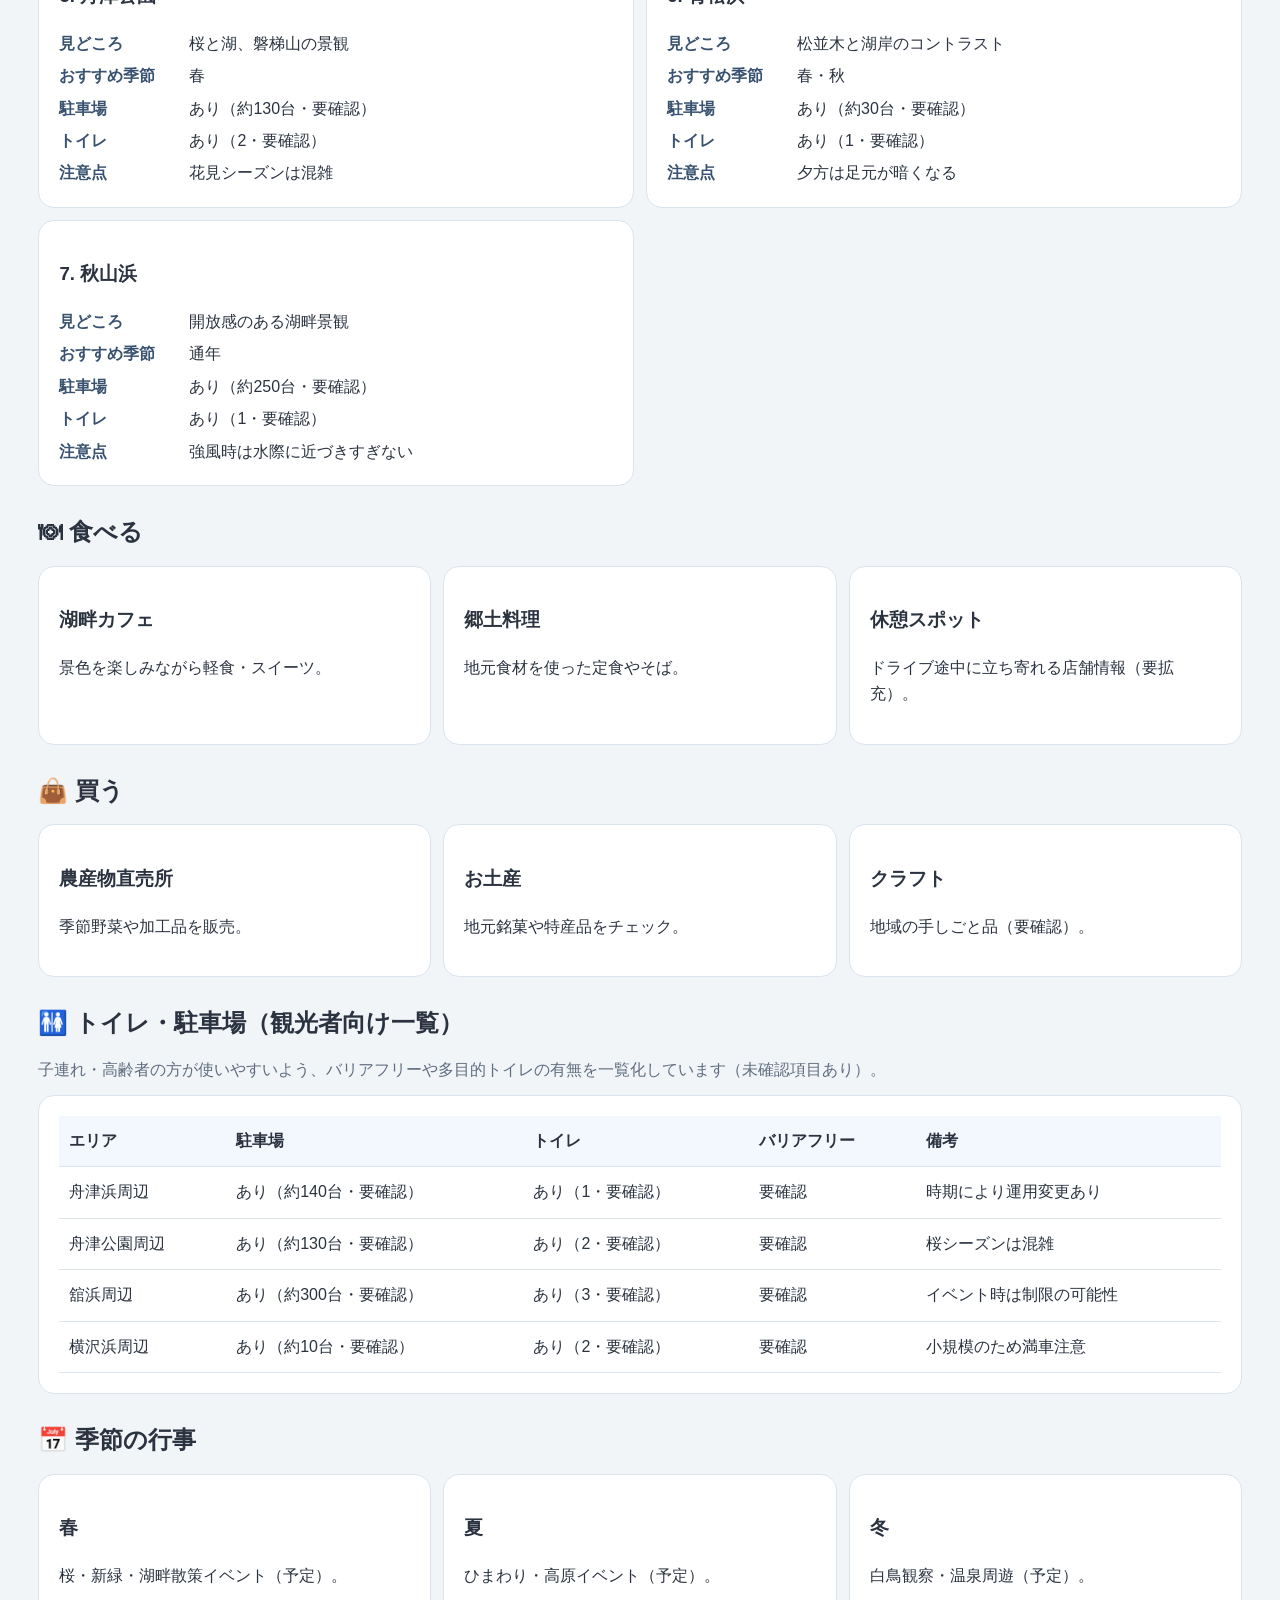
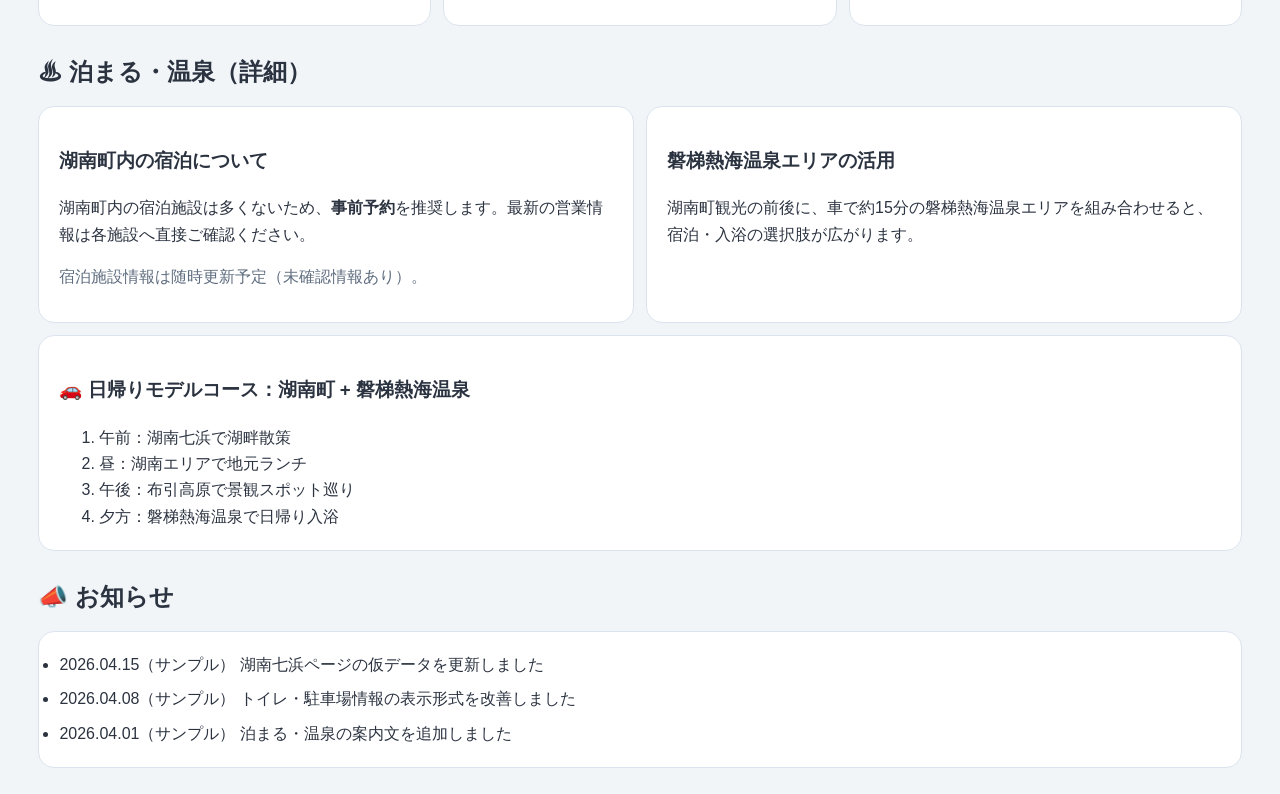
==== commit 4e8675b7: "Revert "Revamp site into “湖南町観光ガイド”: new index, assets, styles, JS and Vercel config"" ====
--- a/index.html
+++ b/index.html
@@ -34,18 +34,6 @@
       </div>
     </header>
 
-<<<<<<< codex/build-this-website-nr7f05
-    <main id="top" class="page-main">
-      <section class="hero container">
-        <div class="hero-copy-block">
-          <p class="hero-kicker">猪苗代湖の南で、</p>
-          <h1><span>湖南町を</span>楽しもう</h1>
-          <p class="hero-copy">映えスポット・湖南七浜・トイレ/駐車場・温泉まで、観光で使える情報を一つにまとめました。</p>
-          <div class="facts">
-            <div class="fact">🚗 郡山市街から車で約40分</div>
-            <div class="fact">♨ 磐梯熱海温泉から車で約15分</div>
-            <div class="fact">🗻 湖畔と高原を1日で周遊</div>
-=======
     <main id="top">
       <section class="hero">
         <div class="hero-overlay">
@@ -56,49 +44,6 @@
         </div>
       </section>
 
-      <section class="section container info-grid" id="where">
-        <article class="panel about">
-          <h2>📍 湖南町はどこ？</h2>
-          <p>
-            福島県郡山市の西側、猪苗代湖の南岸にある町です。湖越しに磐梯山を望む自然に囲まれ、湖南七浜や布引高原など、四季を通じて楽しめるスポットが点在しています。
-          </p>
-          <div class="facts">
-            <div class="fact">🚗 郡山市街から車で約40分</div>
-            <div class="fact">♨ 磐梯熱海温泉から車で約15分</div>
-            <div class="fact">🗻 湖畔沿いの観光拠点が充実</div>
-          </div>
-        </article>
-        <article class="panel map">
-          <h3>地図で見る湖南町</h3>
-          <div class="map-placeholder" role="img" aria-label="地図は準備中。将来は地図埋め込みで案内予定">
-            <p>地図機能は現在準備中です。</p>
-            <p>公開版では周辺スポットを地図上で確認できるようになります。</p>
->>>>>>> main
-          </div>
-          <a class="ghost-btn" href="#">大きな地図で見る（準備中）</a>
-        </article>
-      </section>
-
-      <section id="categories" class="section container">
-        <h2>⭐ おすすめカテゴリ</h2>
-        <div class="category-grid">
-          <article class="category-card"><h3>📷 映えスポット</h3><p>湖・山・空がそろう写真映えエリア</p></article>
-          <article class="category-card"><h3>⛩ 観光名所</h3><p>自然・文化・歴史にふれる定番巡り</p></article>
-          <article class="category-card"><h3>🌊 湖南七浜</h3><p>7つの浜それぞれの見どころを紹介</p></article>
-          <article class="category-card"><h3>🍽 食べる</h3><p>地元グルメやおすすめのお店</p></article>
-          <article class="category-card"><h3>👜 買う</h3><p>直売所・お土産・地域特産</p></article>
-          <article class="category-card"><h3>🚻 トイレ・駐車場</h3><p>移動前に場所と設備をチェック</p></article>
-          <article class="category-card"><h3>📅 季節の行事</h3><p>四季のイベント・体験情報</p></article>
-          <article class="category-card"><h3>♨ 泊まる・温泉</h3><p>宿泊・日帰り入浴の計画に</p></article>
-        </div>
-        <div class="hero-visual" data-image-key="lakeMountain">
-          <img class="hero-main-image" data-image-key="lakeMountain" alt="湖南町の湖畔と山並み" />
-          <img class="hero-sub-image top" data-image-key="sunflower" alt="季節の花風景" />
-          <img class="hero-sub-image bottom" data-image-key="swan" alt="湖南町の湖畔風景" />
-        </div>
-      </section>
-
-<<<<<<< codex/build-this-website-nr7f05
       <section class="section container info-grid" id="where">
         <article class="panel about">
           <h2>📍 湖南町はどこ？</h2>
@@ -121,34 +66,20 @@
         </article>
       </section>
 
-      <section id="categories" class="section container quick-links">
-        <article class="quick-card quick-card-green">
-          <h3>📷 映えスポット</h3>
-          <p>湖・山・空がそろう撮影スポットを確認。</p>
-          <a class="solid-btn green" href="#photo-spots">一覧を見る</a>
-        </article>
-        <article class="quick-card quick-card-orange">
-          <h3>🌊 湖南七浜</h3>
-          <p>7つの浜の見どころと設備情報をチェック。</p>
-          <a class="solid-btn orange" href="#konan-beaches">詳細を見る</a>
-        </article>
-        <article class="quick-card quick-card-blue">
-          <h3>🚻 トイレ・駐車場</h3>
-          <p>家族連れにも見やすい設備一覧を掲載。</p>
-          <a class="solid-btn blue" href="#toilet-parking">設備一覧へ</a>
-        </article>
-      </section>
-
-      <section class="section container landscape-banner">
-        <img data-image-key="hero" alt="湖南町の広い景観イメージ" />
-        <div class="banner-text">
-          <h2>トカイなイナカ、湖南町</h2>
-          <p>自然とアクセスのバランスがいい、郡山西部の観光エリア。</p>
-        </div>
-      </section>
-
-=======
->>>>>>> main
+      <section id="categories" class="section container">
+        <h2>⭐ おすすめカテゴリ</h2>
+        <div class="category-grid">
+          <article class="category-card"><h3>📷 映えスポット</h3><p>湖・山・空がそろう写真映えエリア</p></article>
+          <article class="category-card"><h3>⛩ 観光名所</h3><p>自然・文化・歴史にふれる定番巡り</p></article>
+          <article class="category-card"><h3>🌊 湖南七浜</h3><p>7つの浜それぞれの見どころを紹介</p></article>
+          <article class="category-card"><h3>🍽 食べる</h3><p>地元グルメやおすすめのお店</p></article>
+          <article class="category-card"><h3>👜 買う</h3><p>直売所・お土産・地域特産</p></article>
+          <article class="category-card"><h3>🚻 トイレ・駐車場</h3><p>移動前に場所と設備をチェック</p></article>
+          <article class="category-card"><h3>📅 季節の行事</h3><p>四季のイベント・体験情報</p></article>
+          <article class="category-card"><h3>♨ 泊まる・温泉</h3><p>宿泊・日帰り入浴の計画に</p></article>
+        </div>
+      </section>
+
       <section class="section container" id="photo-spots">
         <h2>📷 映えスポット（詳細）</h2>
         <div class="spot-grid">
@@ -205,8 +136,6 @@
           <article class="panel beach-card"><h3>5. 舟津公園</h3><dl><dt>見どころ</dt><dd>桜と湖、磐梯山の景観</dd><dt>おすすめ季節</dt><dd>春</dd><dt>駐車場</dt><dd>あり（約130台・要確認）</dd><dt>トイレ</dt><dd>あり（2・要確認）</dd><dt>注意点</dt><dd>花見シーズンは混雑</dd></dl></article>
           <article class="panel beach-card"><h3>6. 青松浜</h3><dl><dt>見どころ</dt><dd>松並木と湖岸のコントラスト</dd><dt>おすすめ季節</dt><dd>春・秋</dd><dt>駐車場</dt><dd>あり（約30台・要確認）</dd><dt>トイレ</dt><dd>あり（1・要確認）</dd><dt>注意点</dt><dd>夕方は足元が暗くなる</dd></dl></article>
           <article class="panel beach-card"><h3>7. 秋山浜</h3><dl><dt>見どころ</dt><dd>開放感のある湖畔景観</dd><dt>おすすめ季節</dt><dd>通年</dd><dt>駐車場</dt><dd>あり（約250台・要確認）</dd><dt>トイレ</dt><dd>あり（1・要確認）</dd><dt>注意点</dt><dd>強風時は水際に近づきすぎない</dd></dl></article>
-<<<<<<< codex/build-this-website-nr7f05
-=======
         </div>
       </section>
 
@@ -273,7 +202,6 @@
             <h3>磐梯熱海温泉エリアの活用</h3>
             <p>湖南町観光の前後に、車で約15分の磐梯熱海温泉エリアを組み合わせると、宿泊・入浴の選択肢が広がります。</p>
           </article>
->>>>>>> main
         </div>
 
         <article class="panel model-course">
@@ -295,95 +223,6 @@
           <li><time datetime="2026-04-01">2026.04.01（サンプル）</time> 泊まる・温泉の案内文を追加しました</li>
         </ul>
       </section>
-<<<<<<< codex/build-this-website-nr7f05
-
-      <section class="section container" id="eat">
-        <h2>🍽 食べる</h2>
-        <div class="simple-grid">
-          <article class="panel"><h3>湖畔カフェ</h3><p>景色を楽しみながら軽食・スイーツ。</p></article>
-          <article class="panel"><h3>郷土料理</h3><p>地元食材を使った定食やそば。</p></article>
-          <article class="panel"><h3>休憩スポット</h3><p>ドライブ途中に立ち寄れる店舗情報（要拡充）。</p></article>
-        </div>
-      </section>
-
-      <section class="section container" id="shopping">
-        <h2>👜 買う</h2>
-        <div class="simple-grid">
-          <article class="panel"><h3>農産物直売所</h3><p>季節野菜や加工品を販売。</p></article>
-          <article class="panel"><h3>お土産</h3><p>地元銘菓や特産品をチェック。</p></article>
-          <article class="panel"><h3>クラフト</h3><p>地域の手しごと品（要確認）。</p></article>
-        </div>
-      </section>
-
-      <section class="section container" id="toilet-parking">
-        <h2>🚻 トイレ・駐車場（観光者向け一覧）</h2>
-        <p class="section-note">子連れ・高齢者の方が使いやすいよう、バリアフリーや多目的トイレの有無を一覧化しています（未確認項目あり）。</p>
-        <div class="table-wrap panel">
-          <table>
-            <thead>
-              <tr>
-                <th>エリア</th>
-                <th>駐車場</th>
-                <th>トイレ</th>
-                <th>バリアフリー</th>
-                <th>備考</th>
-              </tr>
-            </thead>
-            <tbody>
-              <tr><td>舟津浜周辺</td><td>あり（約140台・要確認）</td><td>あり（1・要確認）</td><td>要確認</td><td>時期により運用変更あり</td></tr>
-              <tr><td>舟津公園周辺</td><td>あり（約130台・要確認）</td><td>あり（2・要確認）</td><td>要確認</td><td>桜シーズンは混雑</td></tr>
-              <tr><td>舘浜周辺</td><td>あり（約300台・要確認）</td><td>あり（3・要確認）</td><td>要確認</td><td>イベント時は制限の可能性</td></tr>
-              <tr><td>横沢浜周辺</td><td>あり（約10台・要確認）</td><td>あり（2・要確認）</td><td>要確認</td><td>小規模のため満車注意</td></tr>
-            </tbody>
-          </table>
-        </div>
-      </section>
-
-      <section class="section container" id="events">
-        <h2>📅 季節の行事</h2>
-        <div class="simple-grid">
-          <article class="panel"><h3>春</h3><p>桜・新緑・湖畔散策イベント（予定）。</p></article>
-          <article class="panel"><h3>夏</h3><p>ひまわり・高原イベント（予定）。</p></article>
-          <article class="panel"><h3>冬</h3><p>白鳥観察・温泉周遊（予定）。</p></article>
-        </div>
-      </section>
-
-      <section class="section container" id="stay-onsen">
-        <h2>♨ 泊まる・温泉（詳細）</h2>
-        <div class="cards-2">
-          <article class="panel">
-            <h3>湖南町内の宿泊について</h3>
-            <p>湖南町内の宿泊施設は多くないため、<strong>事前予約</strong>を推奨します。最新の営業情報は各施設へ直接ご確認ください。</p>
-            <p class="section-note">宿泊施設情報は随時更新予定（未確認情報あり）。</p>
-          </article>
-          <article class="panel">
-            <h3>磐梯熱海温泉エリアの活用</h3>
-            <p>湖南町観光の前後に、車で約15分の磐梯熱海温泉エリアを組み合わせると、宿泊・入浴の選択肢が広がります。</p>
-          </article>
-        </div>
-
-        <article class="panel model-course">
-          <h3>🚗 日帰りモデルコース：湖南町 + 磐梯熱海温泉</h3>
-          <ol>
-            <li>午前：湖南七浜で湖畔散策</li>
-            <li>昼：湖南エリアで地元ランチ</li>
-            <li>午後：布引高原で景観スポット巡り</li>
-            <li>夕方：磐梯熱海温泉で日帰り入浴</li>
-          </ol>
-        </article>
-      </section>
-
-      <section class="section container" id="news">
-        <h2>📣 お知らせ</h2>
-        <ul class="news-list panel">
-          <li><time datetime="2026-04-15">2026.04.15（サンプル）</time> 湖南七浜ページの仮データを更新しました</li>
-          <li><time datetime="2026-04-08">2026.04.08（サンプル）</time> トイレ・駐車場情報の表示形式を改善しました</li>
-          <li><time datetime="2026-04-01">2026.04.01（サンプル）</time> 泊まる・温泉の案内文を追加しました</li>
-        </ul>
-      </section>
-    </main>
-=======
->>>>>>> main
 
     <script src="script.js"></script>
   </body>
--- a/styles.css
+++ b/styles.css
@@ -1,19 +1,16 @@
 :root {
-  --bg: #f4f3ef;
+  --bg: #f2f5f8;
   --surface: #ffffff;
-  --line: #e3e2de;
-  --text: #2b2f35;
-  --muted: #5e6572;
-  --green: #4f9e42;
-  --blue: #357acb;
-  --radius: 20px;
-}
-
-* { box-sizing: border-box; }
-
-html {
-  scroll-behavior: smooth;
-  scroll-padding-top: 102px;
+  --line: #dbe4ee;
+  --text: #2b3340;
+  --muted: #5f6d7f;
+  --blue: #2176c7;
+  --blue-soft: #e8f2fc;
+  --radius: 16px;
+}
+
+* {
+  box-sizing: border-box;
 }
 
 html {
@@ -23,7 +20,6 @@
 
 body {
   margin: 0;
-  padding: 24px 0 40px;
   font-family: "Hiragino Kaku Gothic ProN", "Yu Gothic", "Noto Sans JP", sans-serif;
   color: var(--text);
   background: var(--bg);
@@ -37,81 +33,6 @@
 
 .site-header {
   position: sticky;
-<<<<<<< codex/build-this-website-nr7f05
-  top: 10px;
-  z-index: 20;
-  background: #fffffff2;
-  border: 1px solid var(--line);
-  border-radius: 24px;
-  box-shadow: 0 8px 20px rgba(36, 37, 38, 0.08);
-}
-
-.header-inner {
-  min-height: 84px;
-  display: flex;
-  align-items: center;
-  justify-content: space-between;
-  gap: 14px;
-  padding: 8px 20px;
-}
-
-.site-logo {
-  color: inherit;
-  text-decoration: none;
-  display: flex;
-  align-items: center;
-  gap: 10px;
-}
-
-.site-logo strong { font-size: 1.9rem; display: block; line-height: 1.1; }
-.site-logo small { color: #5d8b45; font-weight: 700; }
-.logo-mark { font-size: 2rem; }
-
-.top-nav { display: flex; gap: 8px; flex-wrap: wrap; }
-
-.top-nav a {
-  text-decoration: none;
-  color: #2f3b35;
-  font-weight: 700;
-  padding: 10px 18px;
-  border-radius: 999px;
-  border: 1px solid #e4e4e1;
-  background: #fff;
-}
-
-.top-nav a.is-active,
-.top-nav a:hover {
-  background: var(--green);
-  color: #fff;
-  border-color: transparent;
-}
-
-.hero {
-  margin-top: 24px;
-  margin-bottom: 22px;
-  display: grid;
-  grid-template-columns: 1.1fr 1fr;
-  gap: 20px;
-  align-items: center;
-  background: #f7f6f2;
-  border: 1px solid var(--line);
-  border-radius: 28px;
-  padding: 28px;
-}
-
-.hero-kicker { font-size: 1.2rem; font-weight: 700; color: #47783b; margin: 0 0 6px; }
-
-h1 { margin: 0; font-size: clamp(2.3rem, 6vw, 4.4rem); line-height: 1.2; }
-h1 span { background: linear-gradient(transparent 60%, #d7ebbd 60%); }
-h2 { margin: 0 0 14px; }
-
-.hero-copy { font-size: 1.1rem; max-width: 40ch; }
-
-.hero-visual { position: relative; min-height: 360px; }
-.hero-main-image {
-  width: 100%; height: 100%; object-fit: cover;
-  border-radius: 200px; border: 8px solid #eef3f7;
-=======
   top: 0;
   z-index: 20;
   background: #ffffffee;
@@ -224,48 +145,15 @@
 
 .section {
   margin-bottom: 26px;
->>>>>>> main
-}
-.hero-sub-image {
-  position: absolute; width: clamp(110px, 23%, 170px); aspect-ratio: 1;
-  border-radius: 50%; object-fit: cover; border: 5px solid #fff;
-  box-shadow: 0 8px 18px rgba(0, 0, 0, 0.12);
-}
-.hero-sub-image.top { top: 18px; right: -20px; }
-.hero-sub-image.bottom { right: 10px; bottom: -18px; }
-
-<<<<<<< codex/build-this-website-nr7f05
-.section { margin-bottom: 20px; }
-=======
->>>>>>> main
+}
+
 .panel {
   background: var(--surface);
   border: 1px solid var(--line);
   border-radius: var(--radius);
   padding: 20px;
 }
-.section-note { margin: 0 0 12px; color: var(--muted); }
-
-<<<<<<< codex/build-this-website-nr7f05
-.info-grid { display: grid; grid-template-columns: 1fr 1.4fr; gap: 16px; }
-.about h2 { margin-top: 0; font-size: 2rem; }
-
-.facts { display: grid; grid-template-columns: repeat(3, 1fr); gap: 10px; margin-top: 16px; }
-.fact {
-  background: #f0f7e8;
-  border-radius: 12px;
-  padding: 12px;
-  text-align: center;
-  font-weight: 700;
-  color: #4a6342;
-}
-
-.map-placeholder {
-  min-height: 330px;
-  border-radius: 14px;
-  border: 1px dashed #86aad0;
-  background: repeating-linear-gradient(-45deg, #eff6fd, #eff6fd 12px, #e5f0fb 12px, #e5f0fb 24px);
-=======
+
 .section-note {
   margin: 0 0 12px;
   color: var(--muted);
@@ -310,7 +198,6 @@
     #e5f0fb 12px,
     #e5f0fb 24px
   );
->>>>>>> main
   display: flex;
   flex-direction: column;
   justify-content: center;
@@ -318,18 +205,12 @@
   text-align: center;
   gap: 6px;
   color: #355372;
-<<<<<<< codex/build-this-website-nr7f05
-}
-
-.ghost-btn, .solid-btn {
-=======
   overflow: hidden;
 }
 
 
 .ghost-btn,
 .solid-btn {
->>>>>>> main
   display: inline-block;
   margin-top: 12px;
   text-decoration: none;
@@ -338,78 +219,12 @@
   padding: 10px 14px;
 }
 
-<<<<<<< codex/build-this-website-nr7f05
-.ghost-btn { color: #266fb5; border: 1px solid #a7c7e4; background: #eef5fc; }
-
-.quick-links, .simple-grid, .spot-grid, .beach-grid, .cards-2 { display: grid; gap: 12px; }
-.quick-links { grid-template-columns: repeat(3, 1fr); }
-.simple-grid, .spot-grid { grid-template-columns: repeat(3, 1fr); }
-.beach-grid, .cards-2 { grid-template-columns: repeat(2, 1fr); }
-
-.quick-card {
-  border-radius: 20px;
-  border: 1px solid var(--line);
-  background: #fff;
-  padding: 18px;
-  box-shadow: 0 3px 10px rgba(0, 0, 0, 0.04);
-}
-.quick-card h3 { margin: 0 0 6px; font-size: 1.6rem; }
-.quick-card p { margin: 0; color: var(--muted); }
-
-.solid-btn { color: #fff; border-radius: 999px; width: 100%; text-align: center; }
-.solid-btn.green { background: #4f9e42; }
-.solid-btn.orange { background: #ef8a1f; }
-.solid-btn.blue { background: #357acb; }
-
-.landscape-banner { position: relative; border-radius: 24px; overflow: hidden; }
-.landscape-banner img { width: 100%; aspect-ratio: 21 / 7; object-fit: cover; display: block; }
-.banner-text {
-  position: absolute;
-  left: 26px;
-  bottom: 20px;
-  color: #fff;
-  text-shadow: 0 3px 14px rgba(0, 0, 0, 0.55);
-=======
 .ghost-btn {
   color: #266fb5;
   border: 1px solid #a7c7e4;
   background: #eef5fc;
->>>>>>> main
-}
-.banner-text h2 { font-size: clamp(1.7rem, 4vw, 3.1rem); }
-
-<<<<<<< codex/build-this-website-nr7f05
-.spot-card img { width: 100%; aspect-ratio: 16 / 10; object-fit: cover; border-radius: 12px; margin-bottom: 8px; }
-.spot-card ul, .model-course ol, .news-list { margin: 8px 0 0; }
-
-.beach-card dl { display: grid; grid-template-columns: 120px 1fr; gap: 6px 10px; margin: 0; }
-.beach-card dt { font-weight: 700; color: #385270; }
-.beach-card dd { margin: 0; }
-
-.table-wrap { overflow-x: auto; }
-.table-wrap table { width: 100%; border-collapse: collapse; min-width: 700px; }
-.table-wrap th, .table-wrap td { border-bottom: 1px solid var(--line); padding: 12px 10px; text-align: left; }
-.table-wrap th { background: #f3f8ff; }
-
-.model-course { margin-top: 12px; }
-.news-list li + li { margin-top: 8px; }
-
-@media (max-width: 1080px) {
-  .hero, .info-grid, .cards-2, .quick-links, .simple-grid, .spot-grid, .beach-grid { grid-template-columns: repeat(2, 1fr); }
-  .hero { grid-template-columns: 1fr; }
-  .facts { grid-template-columns: 1fr; }
-}
-
-@media (max-width: 680px) {
-  .header-inner { align-items: flex-start; flex-direction: column; padding: 10px 14px; }
-  .site-logo strong { font-size: 1.35rem; }
-  .hero, .info-grid, .cards-2, .quick-links, .simple-grid, .spot-grid, .beach-grid { grid-template-columns: 1fr; }
-  .hero { padding: 18px; }
-  .hero-visual { min-height: 250px; }
-  .hero-sub-image.top { right: 0; }
-  .beach-card dl { grid-template-columns: 1fr; }
-  h1 { font-size: 3rem; }
-=======
+}
+
 .category-grid,
 .simple-grid,
 .spot-grid,
@@ -556,5 +371,4 @@
   h1 {
     font-size: 3rem;
   }
->>>>>>> main
-}
+}
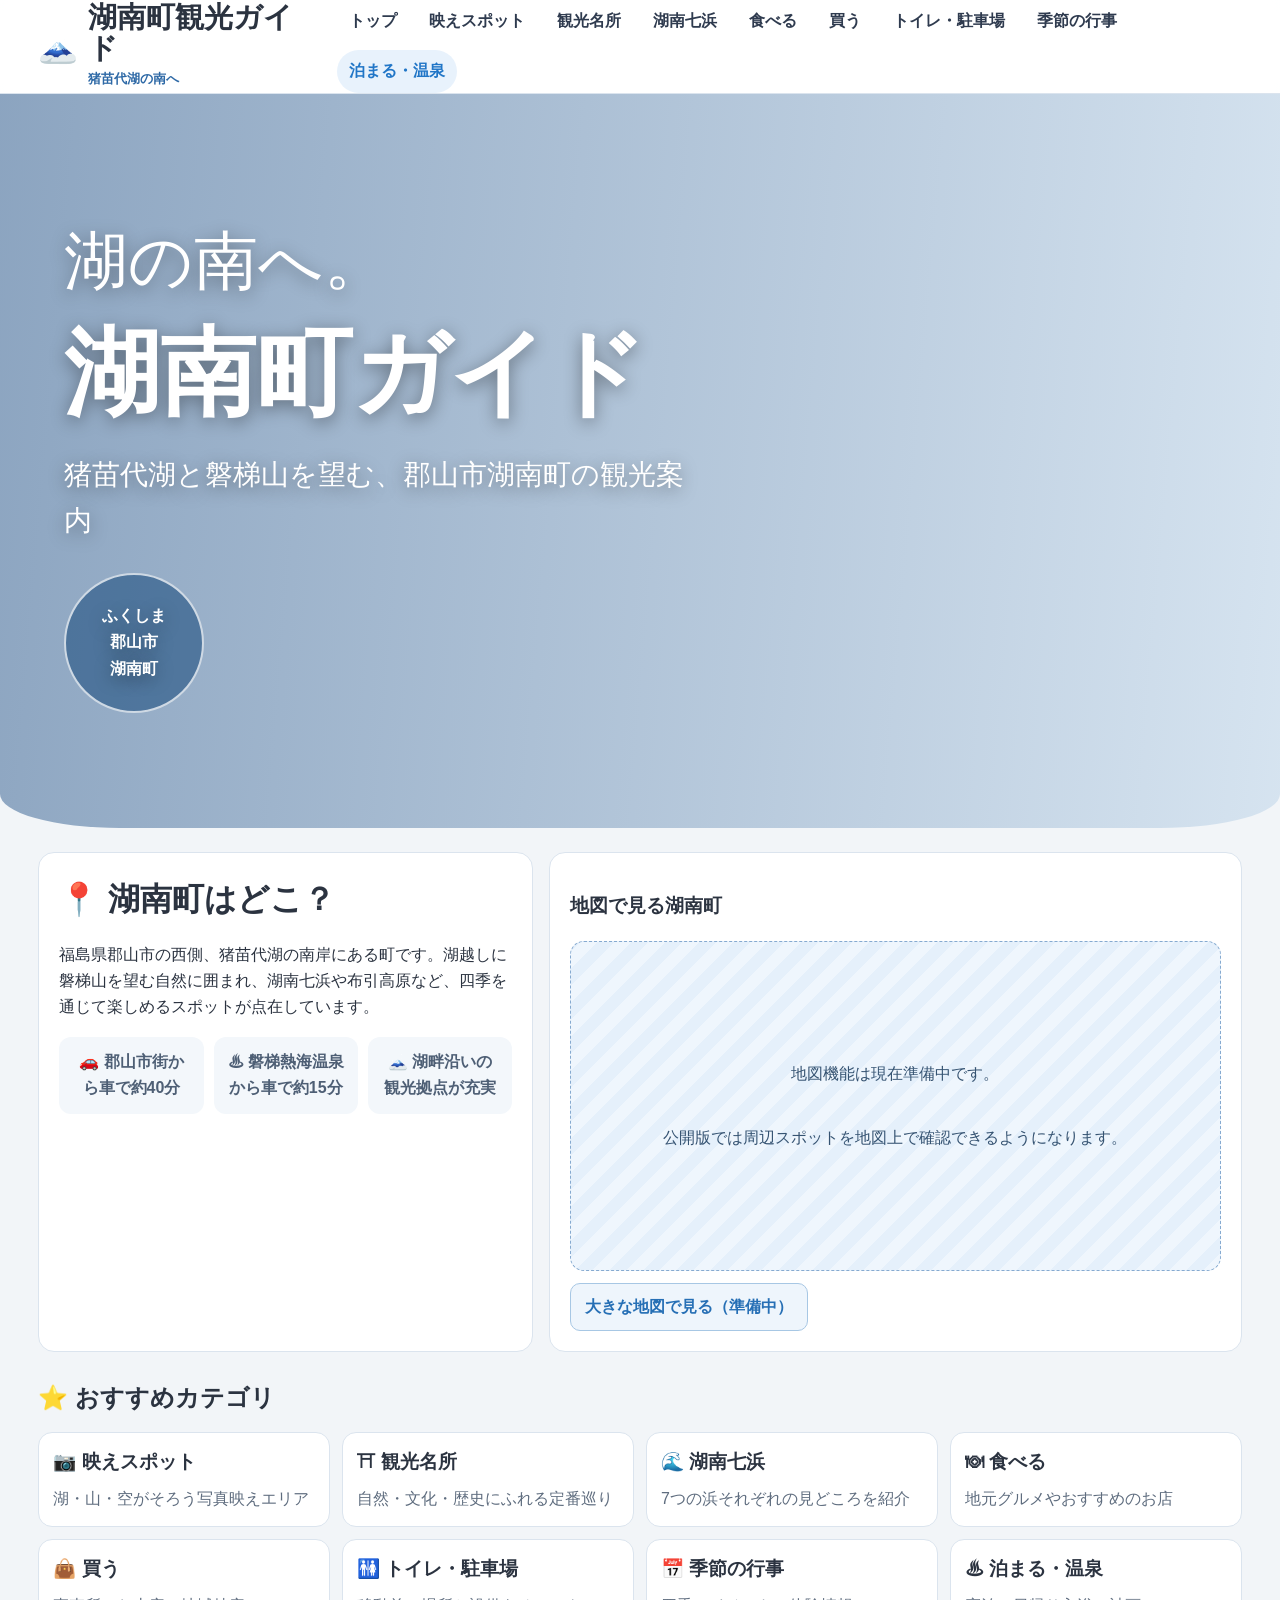
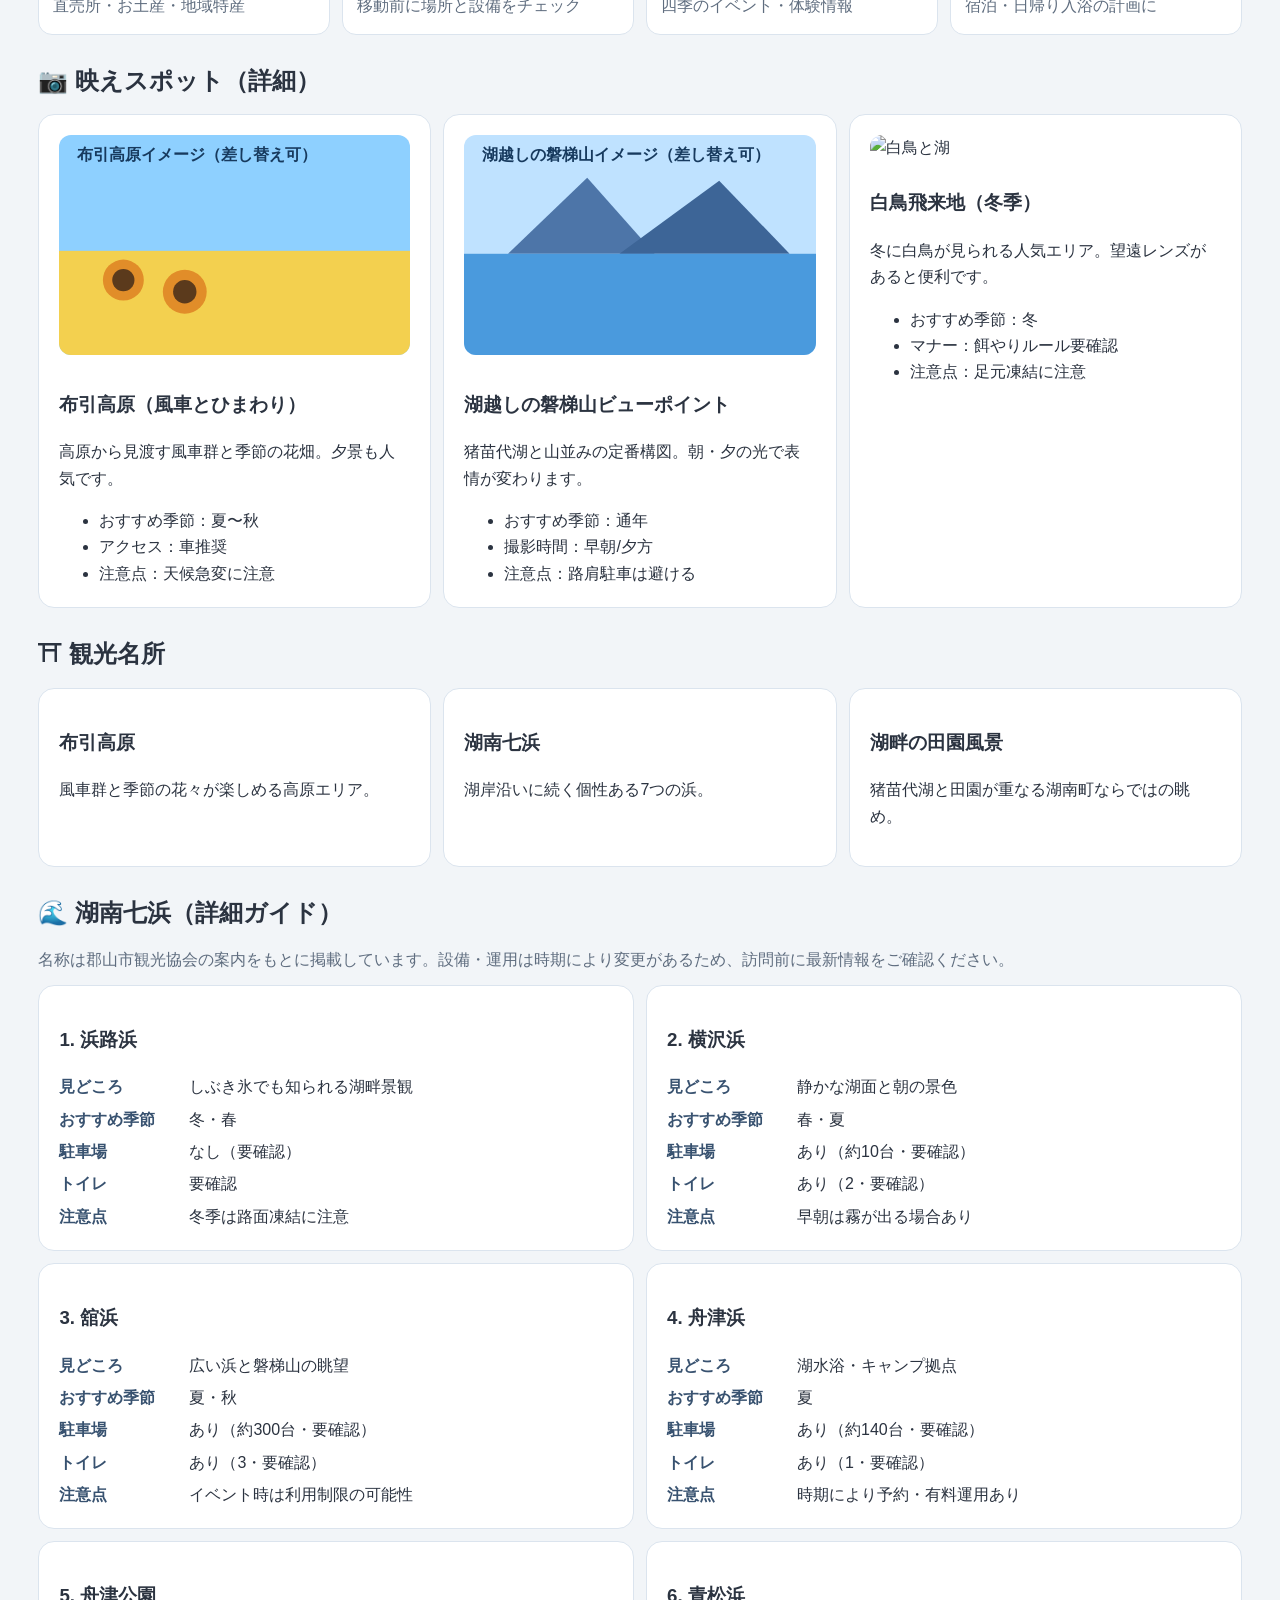
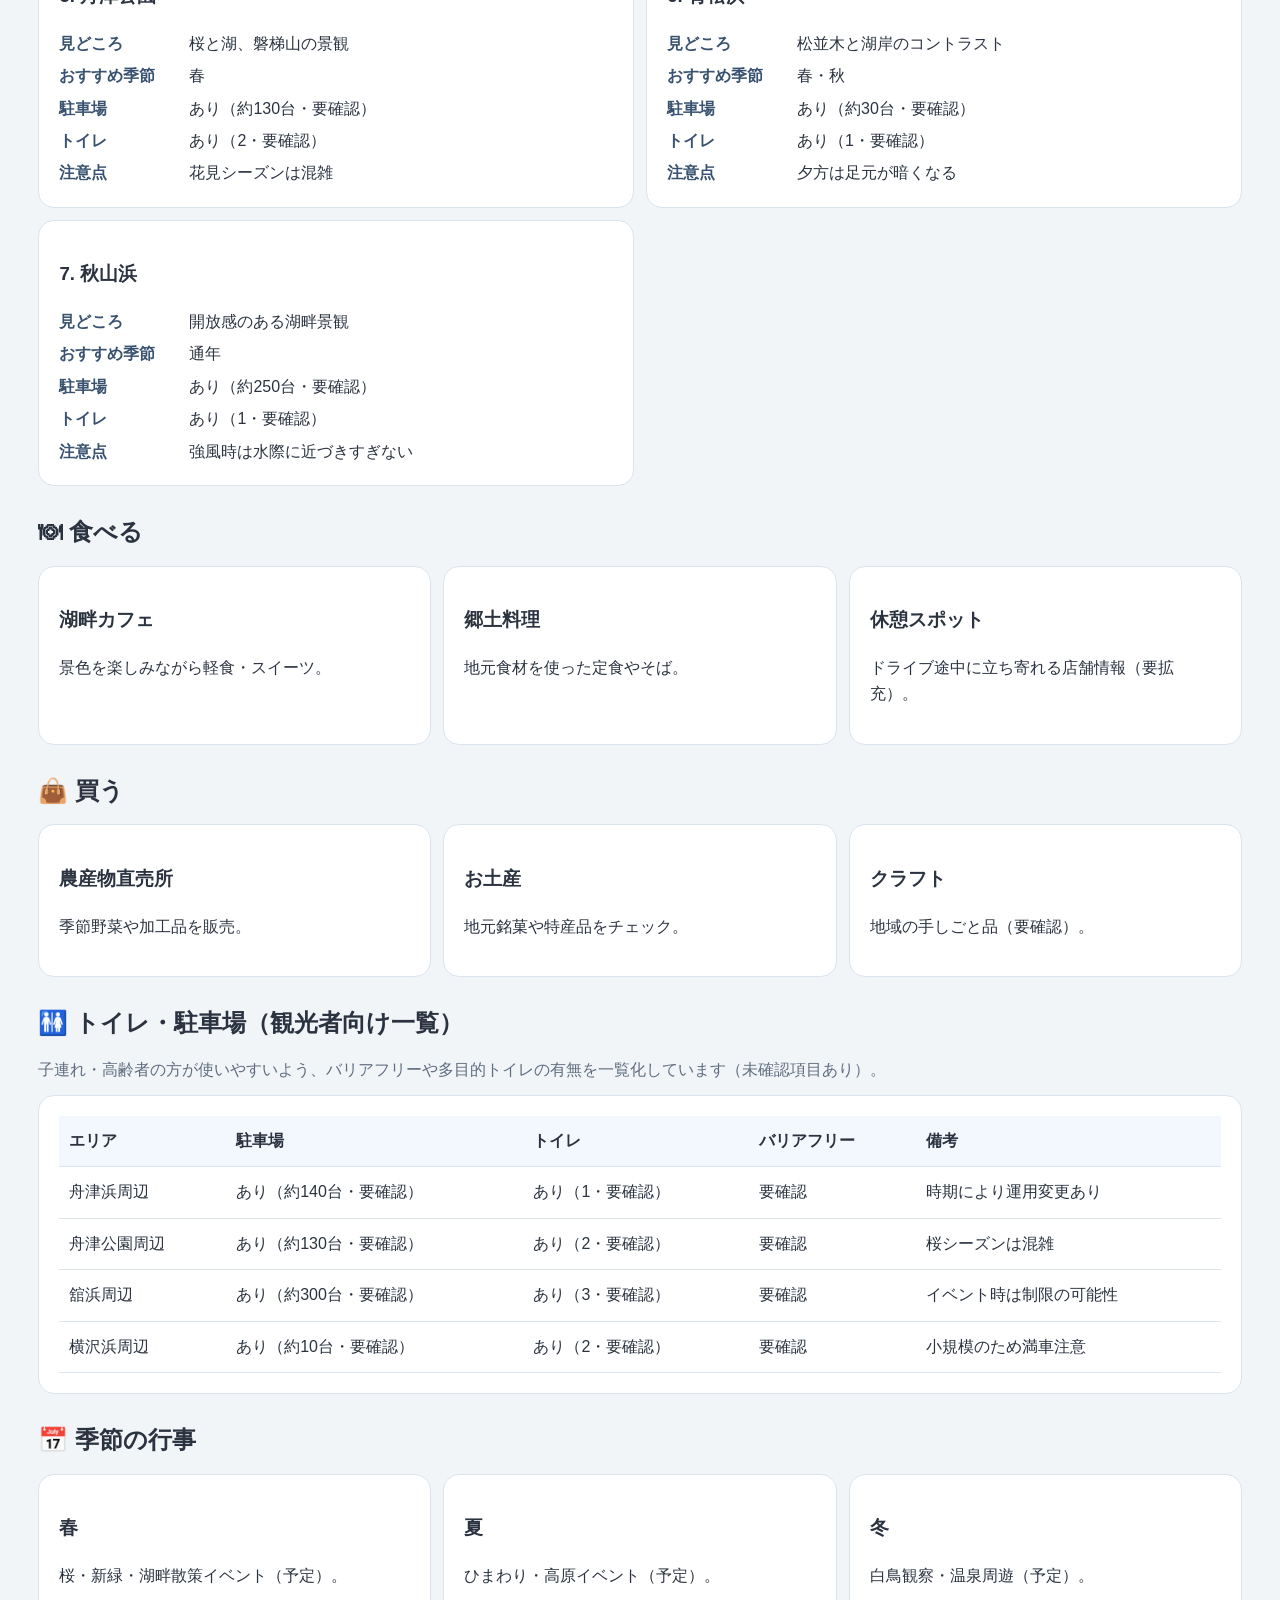
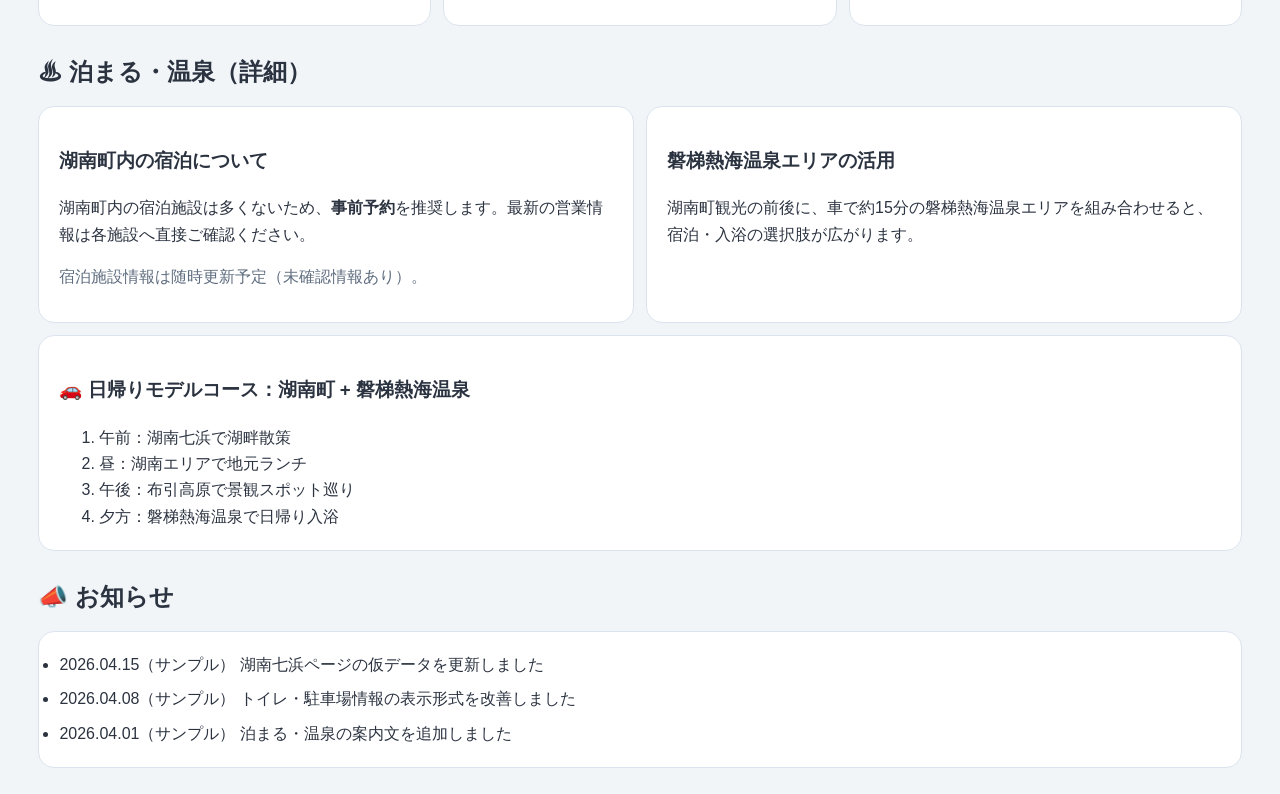
==== commit 4790712d: "Fix missing main closing tag" ====
--- a/index.html
+++ b/index.html
@@ -223,6 +223,7 @@
           <li><time datetime="2026-04-01">2026.04.01（サンプル）</time> 泊まる・温泉の案内文を追加しました</li>
         </ul>
       </section>
+    </main>
 
     <script src="script.js"></script>
   </body>
